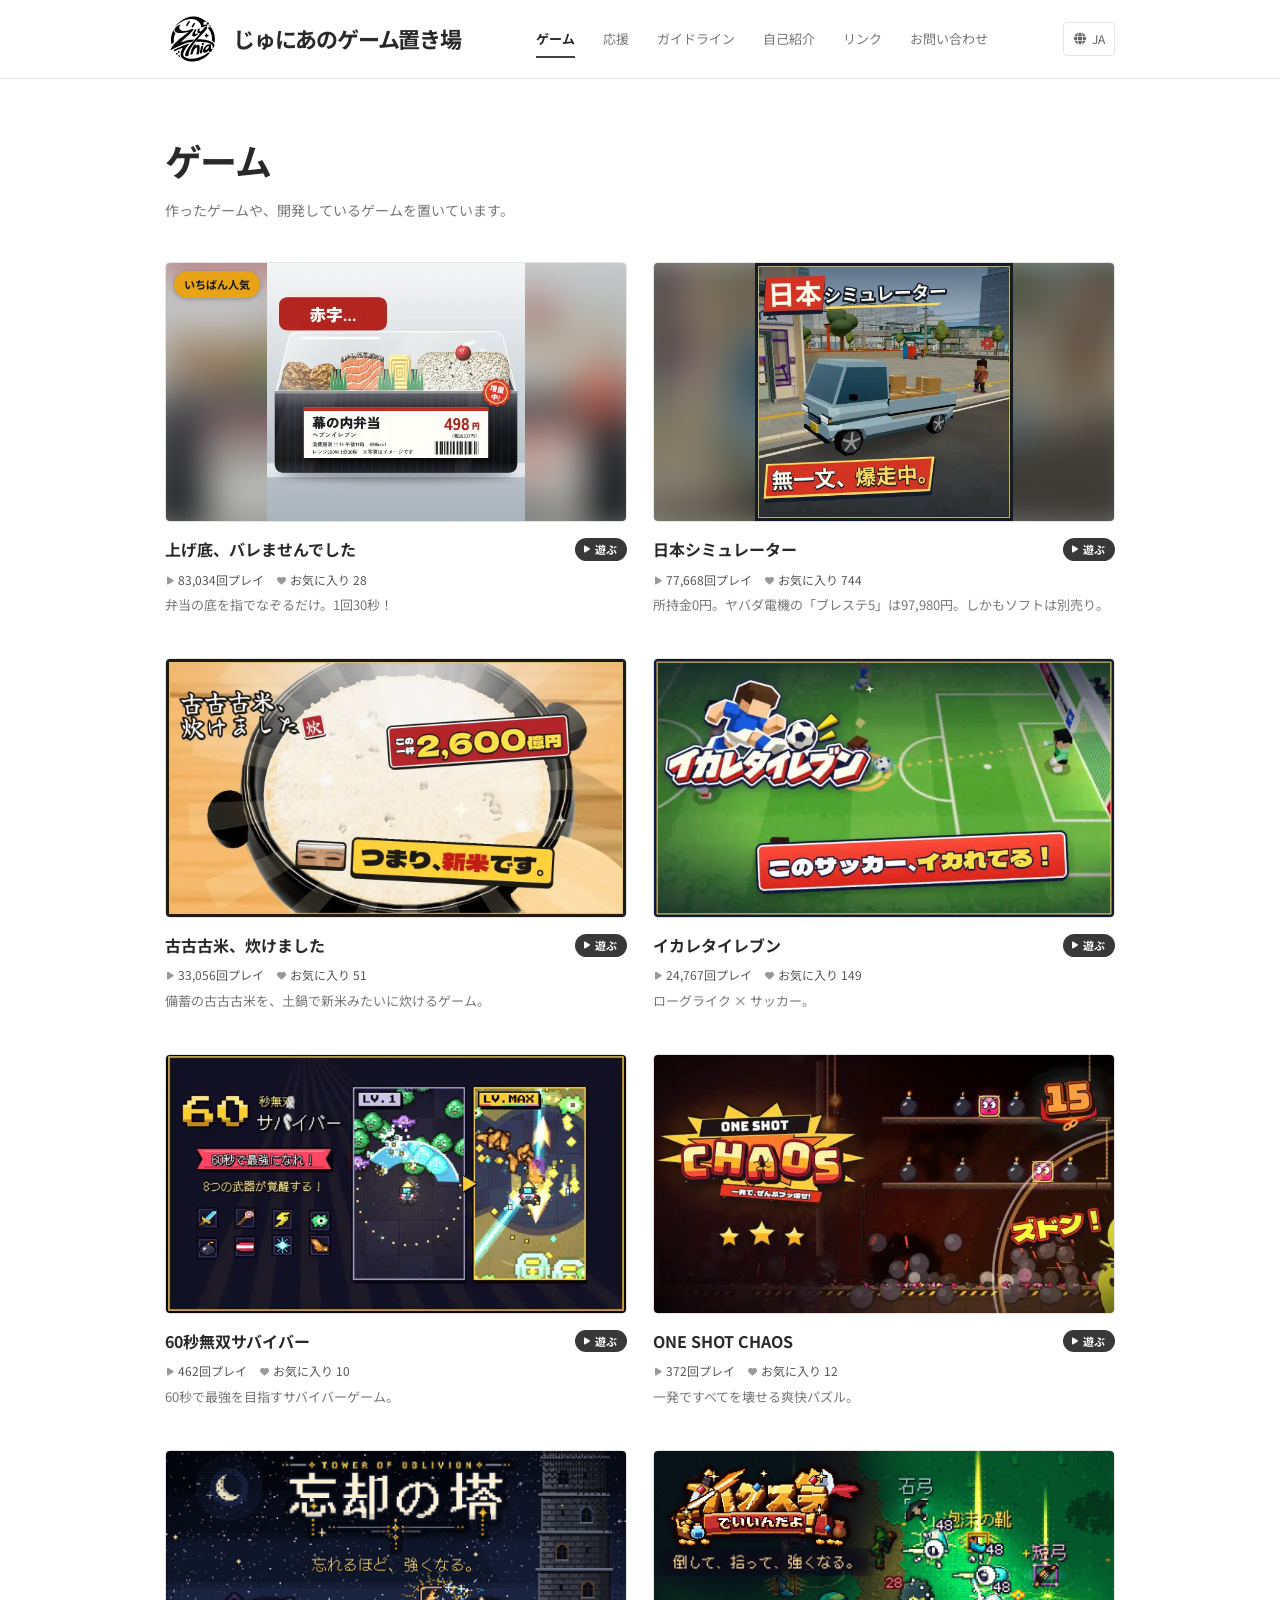
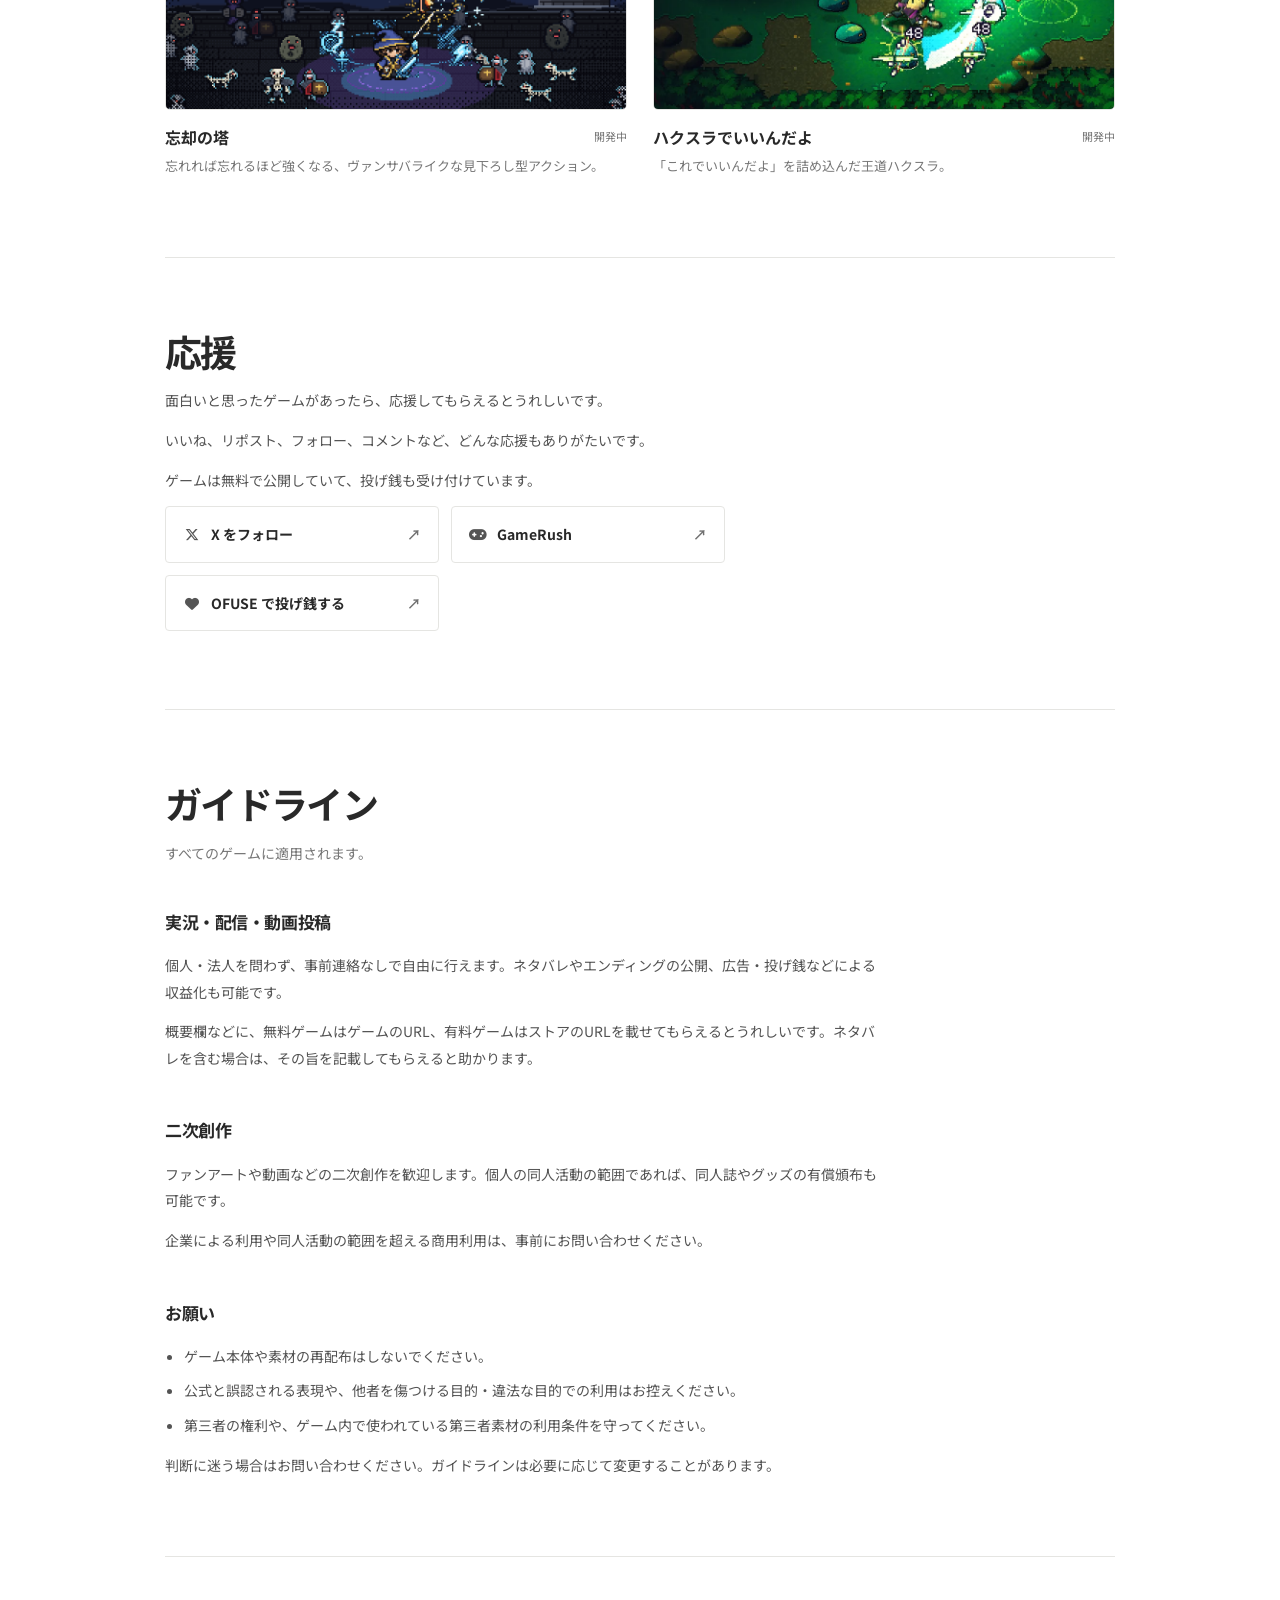
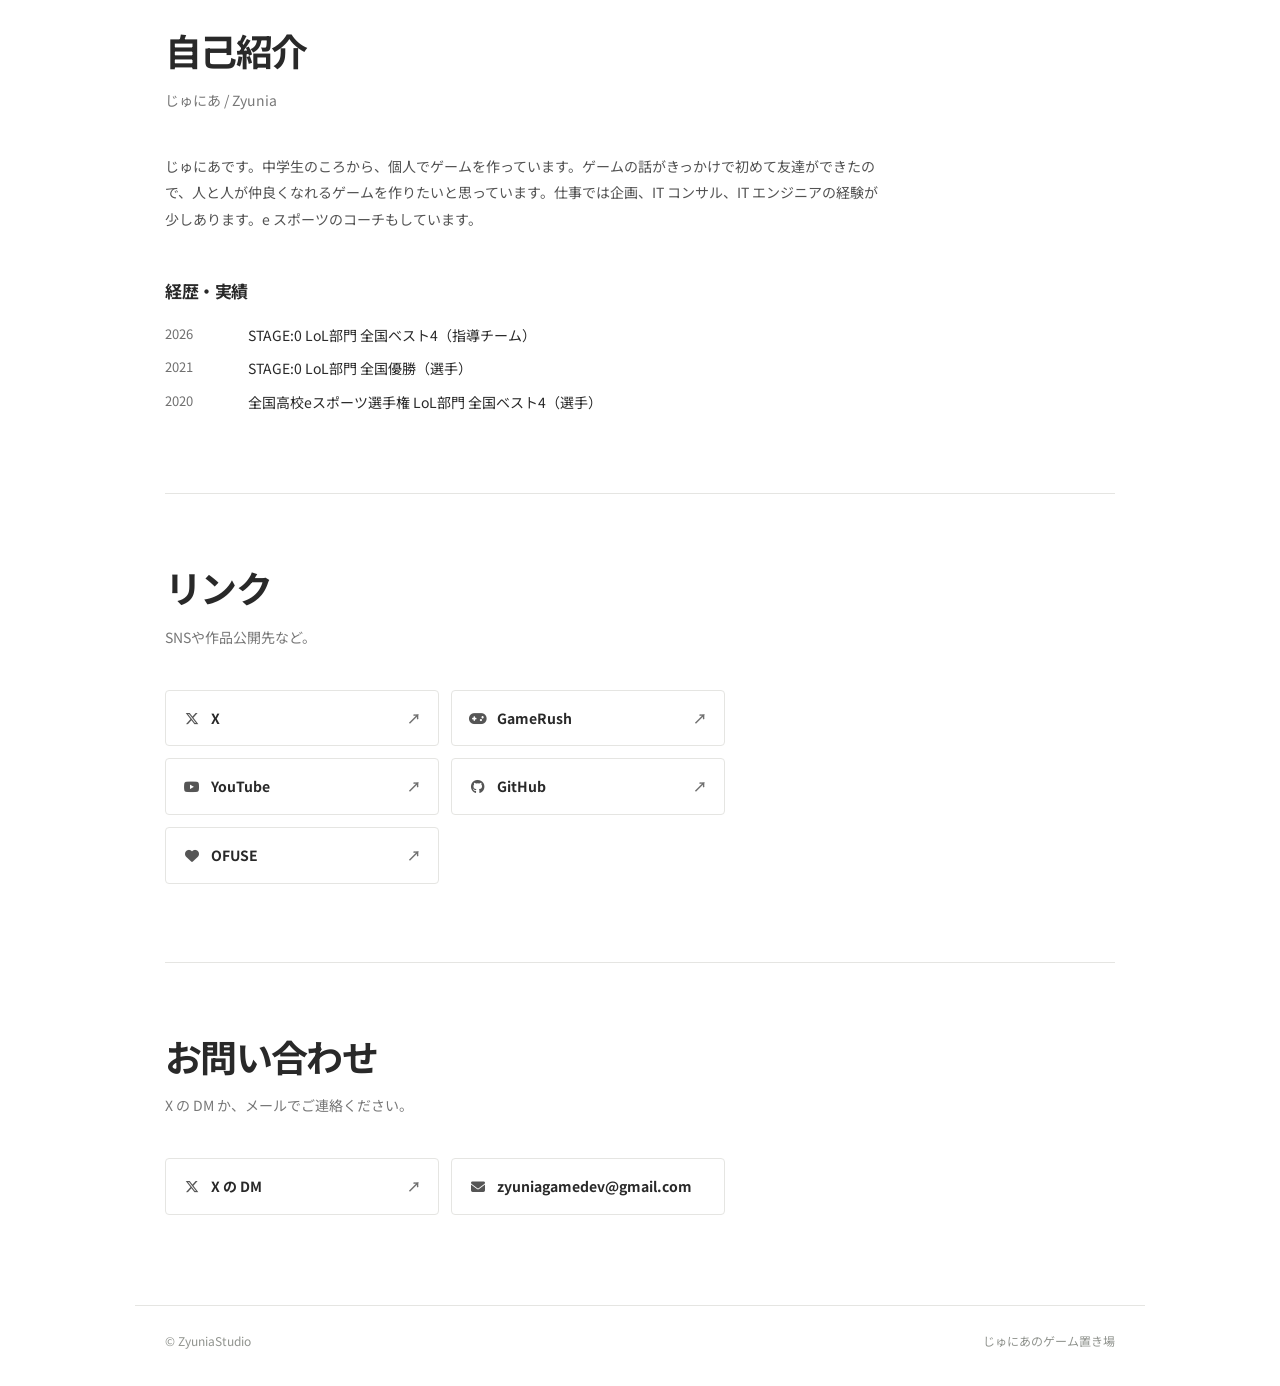
==== index.html @ dab14da0 "Update games and play counts from GameRush" ====
<!doctype html>
<html lang="ja">
<head>
  <meta charset="utf-8">
  <meta name="viewport" content="width=device-width,initial-scale=1">
  <meta name="theme-color" content="#ffffff">
  <title>じゅにあのゲーム置き場</title>
  <meta name="description" content="じゅにあが個人で作っているゲームの置き場です。ブラウザですぐ遊べるゲームと、開発中のゲームを載せています。">
  <link rel="canonical" href="https://zyunia.com/">
  <link rel="alternate" hreflang="ja" href="https://zyunia.com/">
  <link rel="alternate" hreflang="en" href="https://zyunia.com/en/">
  <link rel="alternate" hreflang="zh-Hans" href="https://zyunia.com/zh/">
  <link rel="alternate" hreflang="ko" href="https://zyunia.com/ko/">
  <link rel="alternate" hreflang="x-default" href="https://zyunia.com/">
  <link rel="icon" href="/favicon.ico" sizes="48x48">
  <link rel="apple-touch-icon" href="/apple-touch-icon.png">
  <link rel="preconnect" href="https://fonts.googleapis.com">
  <link rel="preconnect" href="https://fonts.gstatic.com" crossorigin>
  <link rel="stylesheet" href="https://fonts.googleapis.com/css2?family=Noto+Sans+JP:wght@400;700&display=swap">
  <link rel="stylesheet" href="/css/style.css">
  <script>document.documentElement.classList.add('js')</script>
  <script src="/js/main.js" defer></script>
</head>
<body>
  <header class="header" id="header">
    <div class="wrap header-inner">
      <a class="brand" href="#games">
        <img class="brand-logo" src="/img/zyunia-logo.svg" alt="" width="56" height="56">
        <span class="brand-text">じゅにあのゲーム置き場</span>
      </a>
      <nav class="nav" id="nav" aria-label="メインメニュー">
        <a href="#games">ゲーム</a>
        <a href="#support">応援</a>
        <a href="#guidelines">ガイドライン</a>
        <a href="#about">自己紹介</a>
        <a href="#links">リンク</a>
        <a href="#contact">お問い合わせ</a>
        <span class="nav-indicator" id="nav-indicator" aria-hidden="true"></span>
      </nav>
      <details class="lang" id="lang">
        <summary aria-label="言語を選ぶ"><i class="icon icon-globe" aria-hidden="true"></i>JA</summary>
        <div class="lang-menu">
          <a href="/" lang="ja" aria-current="true">日本語</a>
          <a href="/en/" lang="en">English</a>
          <a href="/zh/" lang="zh-Hans">简体中文</a>
          <a href="/ko/" lang="ko">한국어</a>
        </div>
      </details>
    </div>
  </header>

  <main class="wrap main">
    <section id="games" class="page">
      <h1 class="heading reveal">ゲーム</h1>
      <p class="lead reveal">作ったゲームや、開発しているゲームを置いています。</p>
      <div class="grid">
        <a class="game reveal" href="https://gamerush.jp/g/lT32jMu" target="_blank" rel="noopener noreferrer">
          <div class="art art-square"><img class="art-backdrop" src="/img/gamerush-lT32jMu.webp" alt="" aria-hidden="true" width="720" height="720" loading="lazy" decoding="async"><img src="/img/gamerush-lT32jMu.webp" alt="上げ底、バレませんでした" width="720" height="720" fetchpriority="high"><span class="badge">いちばん人気</span></div>
          <div class="title-line"><h3>上げ底、バレませんでした</h3><span class="status play"><i class="icon icon-play" aria-hidden="true"></i>遊ぶ</span></div>
          <p class="stats"><span><i class="icon icon-play" aria-hidden="true"></i>83,034回プレイ</span><span><i class="icon icon-heart" aria-hidden="true"></i>お気に入り 28</span></p>
          <p class="desc">弁当の底を指でなぞるだけ。1回30秒！</p>
        </a>
        <a class="game reveal" href="https://gamerush.jp/g/t0ZRjDe" target="_blank" rel="noopener noreferrer">
          <div class="art art-square"><img class="art-backdrop" src="/img/gamerush-t0ZRjDe.webp" alt="" aria-hidden="true" width="720" height="720" loading="lazy" decoding="async"><img src="/img/gamerush-t0ZRjDe.webp" alt="日本シミュレーター" width="720" height="720"></div>
          <div class="title-line"><h3>日本シミュレーター</h3><span class="status play"><i class="icon icon-play" aria-hidden="true"></i>遊ぶ</span></div>
          <p class="stats"><span><i class="icon icon-play" aria-hidden="true"></i>77,668回プレイ</span><span><i class="icon icon-heart" aria-hidden="true"></i>お気に入り 744</span></p>
          <p class="desc">所持金0円。ヤバダ電機の「ブレステ5」は97,980円。しかもソフトは別売り。</p>
        </a>
        <a class="game reveal" href="https://gamerush.jp/g/4zoyW6a" target="_blank" rel="noopener noreferrer">
          <div class="art"><img src="/img/kokokomai.webp" alt="古古古米、炊けました" width="1280" height="720" loading="lazy" decoding="async"></div>
          <div class="title-line"><h3>古古古米、炊けました</h3><span class="status play"><i class="icon icon-play" aria-hidden="true"></i>遊ぶ</span></div>
          <p class="stats"><span><i class="icon icon-play" aria-hidden="true"></i>33,056回プレイ</span><span><i class="icon icon-heart" aria-hidden="true"></i>お気に入り 51</span></p>
          <p class="desc">備蓄の古古古米を、土鍋で新米みたいに炊けるゲーム。</p>
        </a>
        <a class="game reveal" href="https://gamerush.jp/g/yJ9JFMc" target="_blank" rel="noopener noreferrer">
          <div class="art"><img src="/img/ikareta.webp" alt="イカレタイレブン" width="720" height="405" loading="lazy" decoding="async"></div>
          <div class="title-line"><h3>イカレタイレブン</h3><span class="status play"><i class="icon icon-play" aria-hidden="true"></i>遊ぶ</span></div>
          <p class="stats"><span><i class="icon icon-play" aria-hidden="true"></i>24,767回プレイ</span><span><i class="icon icon-heart" aria-hidden="true"></i>お気に入り 149</span></p>
          <p class="desc">ローグライク × サッカー。</p>
        </a>
        <a class="game reveal" href="https://gamerush.jp/g/GZwhcbc" target="_blank" rel="noopener noreferrer">
          <div class="art"><img src="/img/60-survivor.webp" alt="60秒無双サバイバー" width="720" height="405" loading="lazy" decoding="async"></div>
          <div class="title-line"><h3>60秒無双サバイバー</h3><span class="status play"><i class="icon icon-play" aria-hidden="true"></i>遊ぶ</span></div>
          <p class="stats"><span><i class="icon icon-play" aria-hidden="true"></i>462回プレイ</span><span><i class="icon icon-heart" aria-hidden="true"></i>お気に入り 10</span></p>
          <p class="desc">60秒で最強を目指すサバイバーゲーム。</p>
        </a>
        <a class="game reveal" href="https://gamerush.jp/g/gGlyAV8" target="_blank" rel="noopener noreferrer">
          <div class="art"><img src="/img/one-shot-chaos.webp" alt="ONE SHOT CHAOS" width="720" height="405" loading="lazy" decoding="async"></div>
          <div class="title-line"><h3>ONE SHOT CHAOS</h3><span class="status play"><i class="icon icon-play" aria-hidden="true"></i>遊ぶ</span></div>
          <p class="stats"><span><i class="icon icon-play" aria-hidden="true"></i>372回プレイ</span><span><i class="icon icon-heart" aria-hidden="true"></i>お気に入り 12</span></p>
          <p class="desc">一発ですべてを壊せる爽快パズル。</p>
        </a>
        <div class="game reveal">
          <div class="art"><img src="/img/tower.webp" alt="忘却の塔" width="960" height="540" loading="lazy" decoding="async"></div>
          <div class="title-line"><h3>忘却の塔</h3><span class="status">開発中</span></div>
          <p class="desc">忘れれば忘れるほど強くなる、ヴァンサバライクな見下ろし型アクション。</p>
        </div>
        <div class="game reveal">
          <div class="art"><img src="/img/hakusura.webp" alt="ハクスラでいいんだよ" width="960" height="540" loading="lazy" decoding="async"></div>
          <div class="title-line"><h3>ハクスラでいいんだよ</h3><span class="status">開発中</span></div>
          <p class="desc">「これでいいんだよ」を詰め込んだ王道ハクスラ。</p>
        </div>
      </div>
    </section>

    <section id="support" class="page">
      <h2 class="heading reveal">応援</h2>
      <div class="content reveal">
        <p>面白いと思ったゲームがあったら、応援してもらえるとうれしいです。</p>
        <p>いいね、リポスト、フォロー、コメントなど、どんな応援もありがたいです。</p>
        <p>ゲームは無料で公開していて、投げ銭も受け付けています。</p>
        <div class="links">
          <a href="https://x.com/zyunizyunia" target="_blank" rel="noopener noreferrer"><span class="link-label"><i class="icon icon-x" aria-hidden="true"></i>X をフォロー</span><span class="arrow">↗</span></a>
          <a href="https://gamerush.jp/u/zyunizyunia" target="_blank" rel="noopener noreferrer"><span class="link-label"><i class="icon icon-gamepad" aria-hidden="true"></i>GameRush</span><span class="arrow">↗</span></a>
          <a href="https://ofuse.me/zyuniazyunia" target="_blank" rel="noopener noreferrer"><span class="link-label"><i class="icon icon-heart" aria-hidden="true"></i>OFUSE で投げ銭する</span><span class="arrow">↗</span></a>
        </div>
      </div>
    </section>

    <section id="guidelines" class="page">
      <h2 class="heading reveal">ガイドライン</h2>
      <p class="lead reveal">すべてのゲームに適用されます。</p>
      <div class="content">
        <div class="section reveal">
          <h3>実況・配信・動画投稿</h3>
          <p>個人・法人を問わず、事前連絡なしで自由に行えます。ネタバレやエンディングの公開、広告・投げ銭などによる収益化も可能です。</p>
          <p>概要欄などに、無料ゲームはゲームのURL、有料ゲームはストアのURLを載せてもらえるとうれしいです。ネタバレを含む場合は、その旨を記載してもらえると助かります。</p>
        </div>
        <div class="section reveal">
          <h3>二次創作</h3>
          <p>ファンアートや動画などの二次創作を歓迎します。個人の同人活動の範囲であれば、同人誌やグッズの有償頒布も可能です。</p>
          <p>企業による利用や同人活動の範囲を超える商用利用は、事前にお問い合わせください。</p>
        </div>
        <div class="section reveal">
          <h3>お願い</h3>
          <ul class="rules">
            <li>ゲーム本体や素材の再配布はしないでください。</li>
            <li>公式と誤認される表現や、他者を傷つける目的・違法な目的での利用はお控えください。</li>
            <li>第三者の権利や、ゲーム内で使われている第三者素材の利用条件を守ってください。</li>
          </ul>
          <p>判断に迷う場合はお問い合わせください。ガイドラインは必要に応じて変更することがあります。</p>
        </div>
      </div>
    </section>

    <section id="about" class="page">
      <h2 class="heading reveal">自己紹介</h2>
      <p class="lead reveal">じゅにあ / Zyunia</p>
      <div class="content">
        <div class="section reveal">
          <p>じゅにあです。中学生のころから、個人でゲームを作っています。ゲームの話がきっかけで初めて友達ができたので、人と人が仲良くなれるゲームを作りたいと思っています。仕事では企画、IT コンサル、IT エンジニアの経験が少しあります。e スポーツのコーチもしています。</p>
        </div>
        <div class="section reveal">
          <h3>経歴・実績</h3>
          <dl class="history">
            <dt>2026</dt><dd>STAGE:0 LoL部門 全国ベスト4（指導チーム）</dd>
            <dt>2021</dt><dd>STAGE:0 LoL部門 全国優勝（選手）</dd>
            <dt>2020</dt><dd>全国高校eスポーツ選手権 LoL部門 全国ベスト4（選手）</dd>
          </dl>
        </div>
      </div>
    </section>

    <section id="links" class="page">
      <h2 class="heading reveal">リンク</h2>
      <p class="lead reveal">SNSや作品公開先など。</p>
      <div class="links reveal">
        <a href="https://x.com/zyunizyunia" target="_blank" rel="noopener noreferrer"><span class="link-label"><i class="icon icon-x" aria-hidden="true"></i>X</span><span class="arrow">↗</span></a>
        <a href="https://gamerush.jp/u/zyunizyunia" target="_blank" rel="noopener noreferrer"><span class="link-label"><i class="icon icon-gamepad" aria-hidden="true"></i>GameRush</span><span class="arrow">↗</span></a>
        <a href="https://www.youtube.com/@zyunizyunia" target="_blank" rel="noopener noreferrer"><span class="link-label"><i class="icon icon-youtube" aria-hidden="true"></i>YouTube</span><span class="arrow">↗</span></a>
        <a href="https://github.com/zyunia428" target="_blank" rel="noopener noreferrer"><span class="link-label"><i class="icon icon-github" aria-hidden="true"></i>GitHub</span><span class="arrow">↗</span></a>
        <a href="https://ofuse.me/zyuniazyunia" target="_blank" rel="noopener noreferrer"><span class="link-label"><i class="icon icon-heart" aria-hidden="true"></i>OFUSE</span><span class="arrow">↗</span></a>
      </div>
    </section>

    <section id="contact" class="page">
      <h2 class="heading reveal">お問い合わせ</h2>
      <p class="lead reveal">X の DM か、メールでご連絡ください。</p>
      <div class="links reveal">
        <a href="https://x.com/zyunizyunia" target="_blank" rel="noopener noreferrer"><span class="link-label"><i class="icon icon-x" aria-hidden="true"></i>X の DM</span><span class="arrow">↗</span></a>
        <a href="mailto:zyuniagamedev@gmail.com"><span class="link-label"><i class="icon icon-mail" aria-hidden="true"></i>zyuniagamedev@gmail.com</span></a>
      </div>
    </section>
  </main>

  <footer class="wrap footer">
    <span>© ZyuniaStudio</span>
    <span>じゅにあのゲーム置き場</span>
  </footer>
</body>
</html>
---- css/style.css ----
/* Icon font: subset of Font Awesome Free 6.5.2 (fontawesome.com, SIL OFL 1.1) */
@font-face { font-family: "Icons Solid"; src: url("../fonts/icons-solid.woff2?v=2") format("woff2"); font-display: block; }
@font-face { font-family: "Icons Brands"; src: url("../fonts/icons-brands.woff2") format("woff2"); font-display: block; }

:root {
  --bg: #fff;
  --ink: #292929;
  --muted: #707070;
  --body: #535353;
  --line: #e5e5e2;
  --accent: #383838;
  --max: 1010px;
  --header-h: 76px;
  --ease: cubic-bezier(.22, .61, .36, 1);
}

*, *::before, *::after { box-sizing: border-box; }

html {
  scroll-behavior: smooth;
  scroll-padding-top: calc(var(--header-h) + 28px);
}

body {
  margin: 0;
  background: var(--bg);
  color: var(--ink);
  font: 14px/1.9 "Noto Sans JP", "Hiragino Kaku Gothic ProN", "Yu Gothic", Meiryo, sans-serif;
  -webkit-font-smoothing: antialiased;
}
:root[lang="zh-Hans"] body { font-family: "Noto Sans SC", "PingFang SC", "Microsoft YaHei", sans-serif; }
:root[lang="ko"] body { font-family: "Noto Sans KR", "Apple SD Gothic Neo", "Malgun Gothic", sans-serif; }

a { color: inherit; text-decoration: none; }
p { margin: 0 0 13px; }
:focus-visible { outline: 2px solid #555; outline-offset: 4px; }

.wrap { max-width: var(--max); margin-inline: auto; padding-inline: 30px; }

/* Icons */
.icon { font-style: normal; font-weight: 400; line-height: 1; display: inline-block; width: 1.25em; text-align: center; }
.icon::before { font-family: "Icons Solid"; font-weight: 900; }
.icon-gamepad::before { content: "\f11b"; }
.icon-heart::before { content: "\f004"; }
.icon-play::before { content: "\f04b"; }
.icon-mail::before { content: "\f0e0"; }
.icon-globe::before { content: "\f0ac"; }
.icon-x::before, .icon-youtube::before, .icon-github::before { font-family: "Icons Brands"; font-weight: 400; }
.icon-x::before { content: "\e61b"; }
.icon-youtube::before { content: "\f167"; }
.icon-github::before { content: "\f09b"; }

/* Header */
.header {
  position: sticky;
  top: 0;
  z-index: 20;
  background: rgba(255, 255, 255, .96);
  border-bottom: 1px solid var(--line);
  transition: box-shadow .25s ease;
}
.header.is-scrolled { box-shadow: 0 6px 20px rgba(0, 0, 0, .06); }
.header-inner { display: flex; align-items: center; justify-content: space-between; gap: 24px; min-height: var(--header-h); }

.brand { display: flex; align-items: center; gap: 12px; white-space: nowrap; }
.brand-logo { display: block; width: 56px; height: 56px; transition: transform .35s var(--ease); }
.brand:hover .brand-logo { transform: rotate(-8deg) scale(1.05); }
.brand-text { font-size: 22px; font-weight: 700; letter-spacing: -.055em; }

.nav { position: relative; display: flex; gap: 28px; }
.nav a { padding: 12px 0; color: #777; font-size: 13px; transition: color .2s ease; }
.nav a:hover, .nav a.active { color: var(--ink); }
.nav a.active { font-weight: 700; }
.nav-indicator {
  position: absolute;
  left: 0;
  bottom: 5px;
  width: 1px;
  height: 2px;
  background: #424242;
  opacity: 0;
  transform-origin: left;
  transition: transform .3s var(--ease), opacity .2s ease;
}

/* Language menu */
.lang { position: relative; flex-shrink: 0; }
.lang summary { display: flex; align-items: center; gap: 4px; padding: 5px 9px; border: 1px solid var(--line); border-radius: 4px; color: #666; font-size: 12px; white-space: nowrap; cursor: pointer; list-style: none; transition: border-color .2s ease, color .2s ease; }
.lang summary::-webkit-details-marker { display: none; }
.lang summary:hover, .lang[open] summary { border-color: #999; color: var(--ink); }
.lang-menu { position: absolute; right: 0; top: calc(100% + 6px); display: grid; min-width: 130px; padding: 5px; background: #fff; border: 1px solid var(--line); border-radius: 5px; box-shadow: 0 8px 22px rgba(0, 0, 0, .12); animation: lang-open .16s var(--ease); }
.lang-menu a { padding: 5px 10px; border-radius: 3px; font-size: 13px; }
.lang-menu a:hover { background: #f4f4f4; }
.lang-menu a[aria-current] { font-weight: 700; }
@keyframes lang-open { from { opacity: 0; transform: translateY(-4px); } }

/* Layout */
.main { padding-block: 56px 90px; }
.page + .page { margin-top: 78px; padding-top: 68px; border-top: 1px solid var(--line); }
.heading { margin: 0 0 10px; font-size: 37px; font-weight: 700; line-height: 1.4; letter-spacing: -.045em; }
.lead { margin: 0 0 39px; color: #777; }
.content { max-width: 720px; }
.content > p, .section p, .rules { color: var(--body); }
.section { margin-bottom: 43px; }
.section:last-child { margin-bottom: 0; }
.section h3 { margin: 0 0 14px; font-size: 17px; letter-spacing: -.025em; }

/* Games */
.grid { display: grid; grid-template-columns: repeat(2, minmax(0, 1fr)); gap: 40px 26px; }
.game { display: block; min-width: 0; }
.art { aspect-ratio: 16 / 9; overflow: hidden; background: #f0f0ee; border: 1px solid var(--line); border-radius: 5px; transition: border-color .25s ease, box-shadow .25s ease; }
.art img { display: block; width: 100%; height: 100%; object-fit: cover; transition: transform .45s var(--ease); }
.art-square { position: relative; }
.art-square img { position: relative; object-fit: contain; }
.art-square .art-backdrop { position: absolute; inset: 0; object-fit: cover; filter: blur(18px) brightness(.85); transform: scale(1.15); }
a.game:hover .art-square .art-backdrop { transform: scale(1.15); }
a.game:hover .art { border-color: #999; box-shadow: 0 8px 22px rgba(0, 0, 0, .14); }
a.game:hover .art img { transform: scale(1.035); }
a.game:hover h3 { text-decoration: underline; text-underline-offset: 3px; }

.title-line { display: flex; justify-content: space-between; align-items: center; gap: 12px; margin-top: 12px; }
.game h3 { margin: 0; font-size: 16px; font-weight: 700; }
.status { color: #777; font-size: 11px; white-space: nowrap; }
.status.play { display: inline-flex; align-items: center; gap: 3px; padding: 1px 10px 1px 7px; border-radius: 99px; background: var(--accent); color: #fff; font-weight: 700; transition: background .2s ease; }
.status.play .icon { font-size: 8px; transition: transform .25s var(--ease); }
a.game:hover .status.play { background: #000; }
a.game:hover .status.play .icon { transform: translateX(2px); }
.desc { margin: 2px 0 0; color: #777; font-size: 13px; }
.art { position: relative; }
.badge { position: absolute; top: 8px; left: 8px; z-index: 1; padding: 3px 10px; border-radius: 99px; background: #e8a317; color: #1a1a1a; font-size: 11px; font-weight: 700; box-shadow: 0 1px 4px rgba(0, 0, 0, .25); }
.stats { display: flex; flex-wrap: wrap; gap: 4px 12px; margin: 4px 0 0; color: #555; font-size: 12px; font-variant-numeric: tabular-nums; }
.stats span { display: inline-flex; align-items: center; gap: 2px; }
.stats .icon { font-size: 9px; color: #999; }

/* Lists */
.rules { padding-left: 19px; margin: 0 0 13px; }
.rules li { margin: 8px 0; }
.history { display: grid; grid-template-columns: 68px 1fr; gap: 7px 15px; margin: 14px 0; }
.history dt { color: var(--muted); font-size: 13px; }
.history dd { margin: 0; }

/* Link buttons */
.links { display: grid; grid-template-columns: 1fr 1fr; gap: 12px; max-width: 560px; }
.links a { display: flex; justify-content: space-between; align-items: center; gap: 8px; min-width: 0; padding: 14px 17px; background: #fff; border: 1px solid var(--line); border-radius: 4px; font-weight: 700; transition: background .2s ease, border-color .2s ease, transform .2s var(--ease); }
.links a:hover { background: #f7f7f7; border-color: #bbb; transform: translateY(-1px); }
.link-label { display: inline-flex; align-items: center; gap: 10px; min-width: 0; overflow-wrap: anywhere; }
.link-label .icon { color: #555; }
.arrow { color: var(--muted); transition: transform .2s var(--ease); }
.links a:hover .arrow { transform: translate(2px, -2px); }

/* Footer */
.footer { display: flex; justify-content: space-between; padding-block: 24px 35px; border-top: 1px solid var(--line); color: #91948f; font-size: 12px; }

/* Scroll reveal: only hidden when JS is running */
.js .reveal { opacity: 0; transform: translateY(14px); transition: opacity .55s var(--ease) var(--delay, 0s), transform .55s var(--ease) var(--delay, 0s); }
.js .reveal.is-visible { opacity: 1; transform: none; }

@media (max-width: 980px) {
  .header-inner { display: block; position: relative; padding-top: 12px; }
  .brand-logo { width: 46px; height: 46px; }
  .brand-text { font-size: 20px; }
  .nav { gap: 22px; overflow-x: auto; padding-bottom: 2px; scrollbar-width: none; }
  .nav::-webkit-scrollbar { display: none; }
  .nav a { flex-shrink: 0; font-size: 12px; }
  .nav-indicator { bottom: 7px; }
  .lang { position: absolute; top: 19px; right: 30px; }
}

@media (max-width: 730px) {
  .wrap { padding-inline: 20px; }
  .lang { right: 20px; }
  .main { padding-block: 38px 65px; }
  .page + .page { margin-top: 54px; padding-top: 42px; }
  .heading { font-size: 31px; }
  .lead { margin-bottom: 25px; }
  .grid { gap: 28px 13px; }
  .title-line { display: block; }
  .game h3 { font-size: 14px; }
  .links { grid-template-columns: 1fr; }
}

@media (prefers-reduced-motion: reduce) {
  html { scroll-behavior: auto; }
  *, *::before, *::after { transition: none !important; }
  .js .reveal { opacity: 1; transform: none; }
}
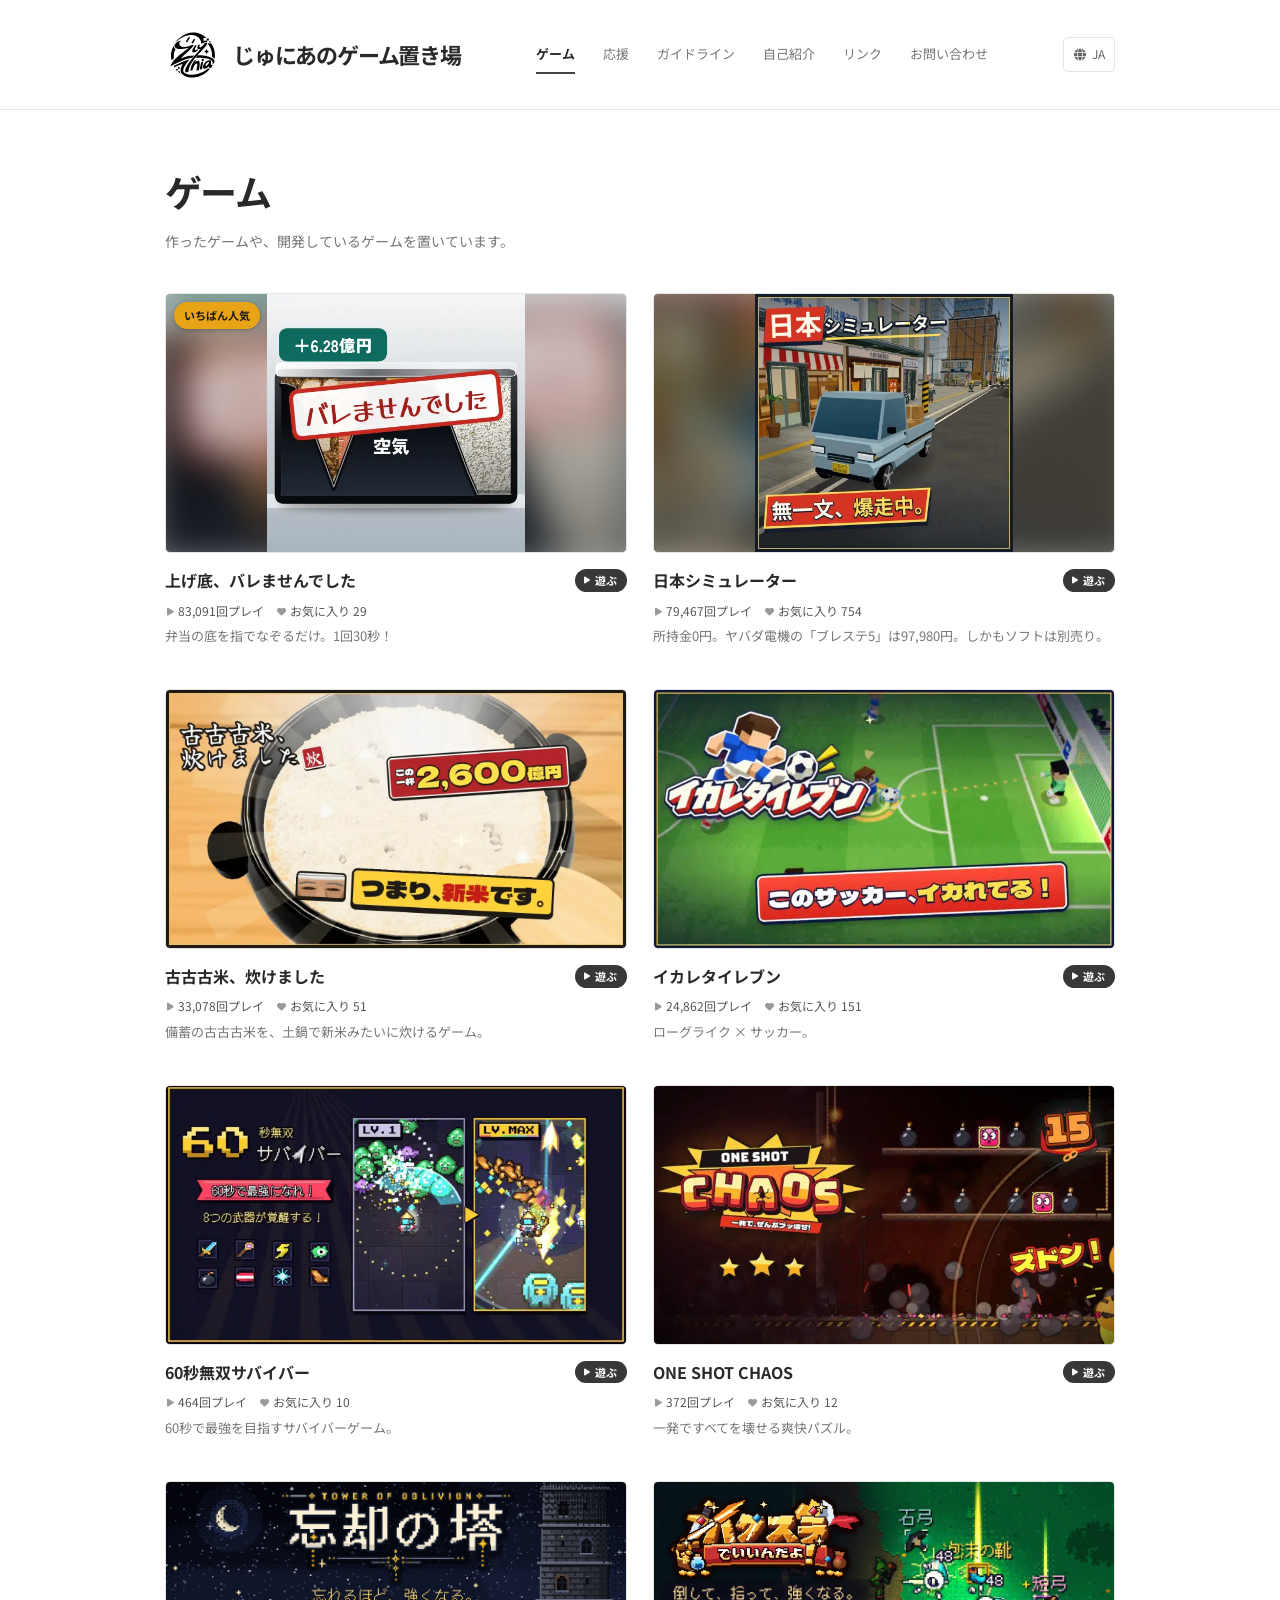
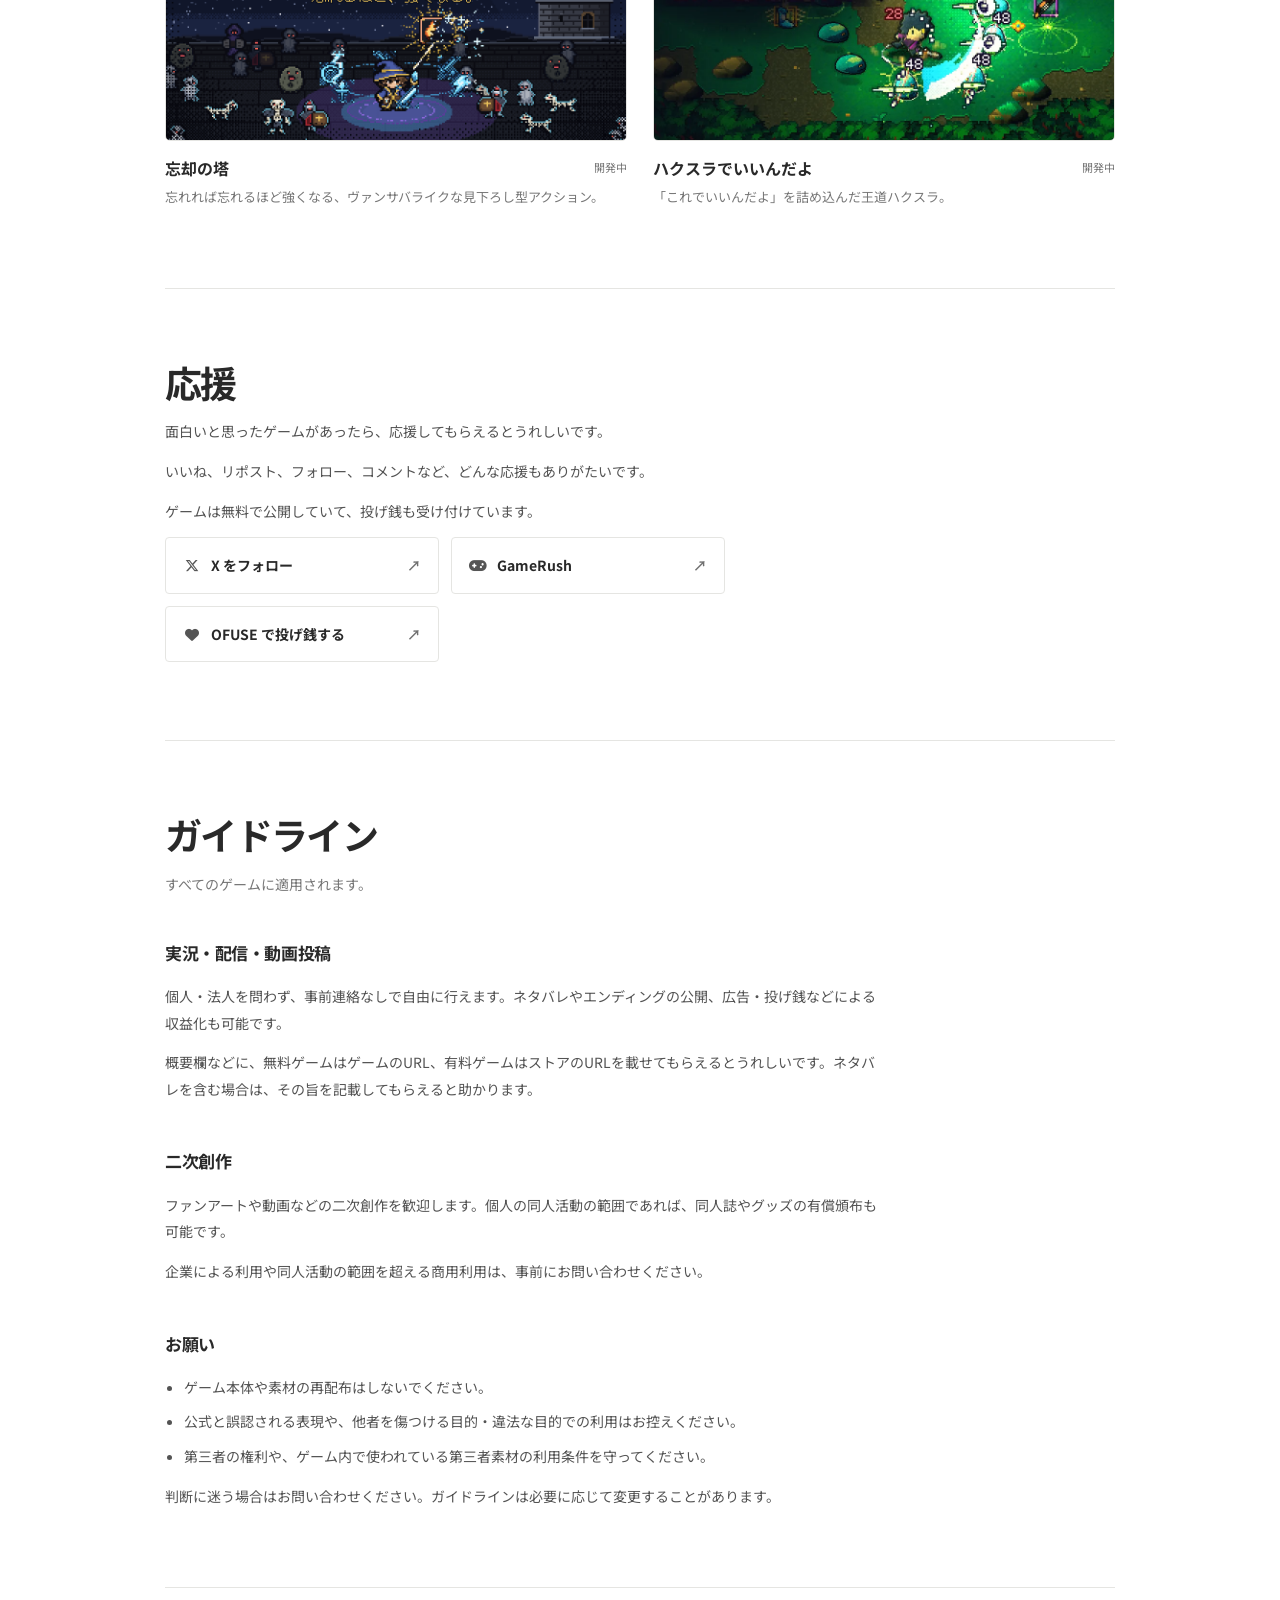
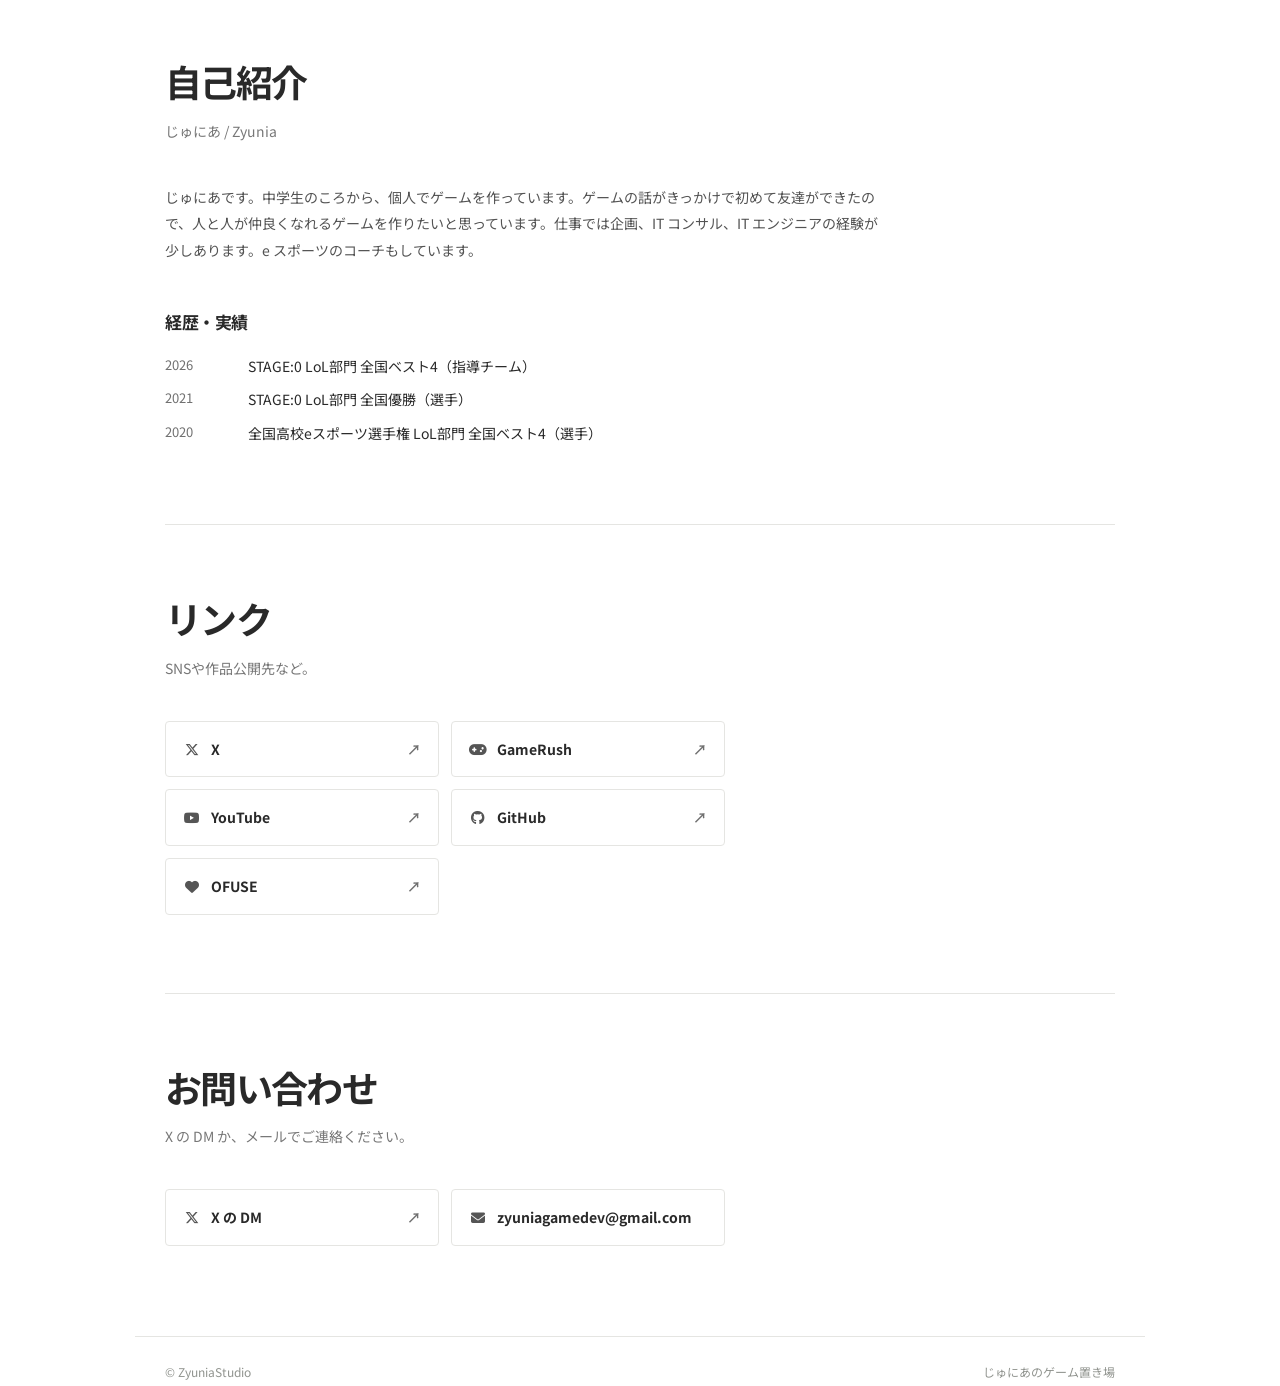
==== commit 9b1a05f9: "Update games and play counts from GameRush" ====
--- a/index.html
+++ b/index.html
@@ -57,31 +57,31 @@
         <a class="game reveal" href="https://gamerush.jp/g/lT32jMu" target="_blank" rel="noopener noreferrer">
           <div class="art art-square"><img class="art-backdrop" src="/img/gamerush-lT32jMu.webp" alt="" aria-hidden="true" width="720" height="720" loading="lazy" decoding="async"><img src="/img/gamerush-lT32jMu.webp" alt="上げ底、バレませんでした" width="720" height="720" fetchpriority="high"><span class="badge">いちばん人気</span></div>
           <div class="title-line"><h3>上げ底、バレませんでした</h3><span class="status play"><i class="icon icon-play" aria-hidden="true"></i>遊ぶ</span></div>
-          <p class="stats"><span><i class="icon icon-play" aria-hidden="true"></i>83,034回プレイ</span><span><i class="icon icon-heart" aria-hidden="true"></i>お気に入り 28</span></p>
+          <p class="stats"><span><i class="icon icon-play" aria-hidden="true"></i>83,091回プレイ</span><span><i class="icon icon-heart" aria-hidden="true"></i>お気に入り 29</span></p>
           <p class="desc">弁当の底を指でなぞるだけ。1回30秒！</p>
         </a>
         <a class="game reveal" href="https://gamerush.jp/g/t0ZRjDe" target="_blank" rel="noopener noreferrer">
           <div class="art art-square"><img class="art-backdrop" src="/img/gamerush-t0ZRjDe.webp" alt="" aria-hidden="true" width="720" height="720" loading="lazy" decoding="async"><img src="/img/gamerush-t0ZRjDe.webp" alt="日本シミュレーター" width="720" height="720"></div>
           <div class="title-line"><h3>日本シミュレーター</h3><span class="status play"><i class="icon icon-play" aria-hidden="true"></i>遊ぶ</span></div>
-          <p class="stats"><span><i class="icon icon-play" aria-hidden="true"></i>77,668回プレイ</span><span><i class="icon icon-heart" aria-hidden="true"></i>お気に入り 744</span></p>
+          <p class="stats"><span><i class="icon icon-play" aria-hidden="true"></i>79,467回プレイ</span><span><i class="icon icon-heart" aria-hidden="true"></i>お気に入り 754</span></p>
           <p class="desc">所持金0円。ヤバダ電機の「ブレステ5」は97,980円。しかもソフトは別売り。</p>
         </a>
         <a class="game reveal" href="https://gamerush.jp/g/4zoyW6a" target="_blank" rel="noopener noreferrer">
           <div class="art"><img src="/img/kokokomai.webp" alt="古古古米、炊けました" width="1280" height="720" loading="lazy" decoding="async"></div>
           <div class="title-line"><h3>古古古米、炊けました</h3><span class="status play"><i class="icon icon-play" aria-hidden="true"></i>遊ぶ</span></div>
-          <p class="stats"><span><i class="icon icon-play" aria-hidden="true"></i>33,056回プレイ</span><span><i class="icon icon-heart" aria-hidden="true"></i>お気に入り 51</span></p>
+          <p class="stats"><span><i class="icon icon-play" aria-hidden="true"></i>33,078回プレイ</span><span><i class="icon icon-heart" aria-hidden="true"></i>お気に入り 51</span></p>
           <p class="desc">備蓄の古古古米を、土鍋で新米みたいに炊けるゲーム。</p>
         </a>
         <a class="game reveal" href="https://gamerush.jp/g/yJ9JFMc" target="_blank" rel="noopener noreferrer">
           <div class="art"><img src="/img/ikareta.webp" alt="イカレタイレブン" width="720" height="405" loading="lazy" decoding="async"></div>
           <div class="title-line"><h3>イカレタイレブン</h3><span class="status play"><i class="icon icon-play" aria-hidden="true"></i>遊ぶ</span></div>
-          <p class="stats"><span><i class="icon icon-play" aria-hidden="true"></i>24,767回プレイ</span><span><i class="icon icon-heart" aria-hidden="true"></i>お気に入り 149</span></p>
+          <p class="stats"><span><i class="icon icon-play" aria-hidden="true"></i>24,862回プレイ</span><span><i class="icon icon-heart" aria-hidden="true"></i>お気に入り 151</span></p>
           <p class="desc">ローグライク × サッカー。</p>
         </a>
         <a class="game reveal" href="https://gamerush.jp/g/GZwhcbc" target="_blank" rel="noopener noreferrer">
           <div class="art"><img src="/img/60-survivor.webp" alt="60秒無双サバイバー" width="720" height="405" loading="lazy" decoding="async"></div>
           <div class="title-line"><h3>60秒無双サバイバー</h3><span class="status play"><i class="icon icon-play" aria-hidden="true"></i>遊ぶ</span></div>
-          <p class="stats"><span><i class="icon icon-play" aria-hidden="true"></i>462回プレイ</span><span><i class="icon icon-heart" aria-hidden="true"></i>お気に入り 10</span></p>
+          <p class="stats"><span><i class="icon icon-play" aria-hidden="true"></i>464回プレイ</span><span><i class="icon icon-heart" aria-hidden="true"></i>お気に入り 10</span></p>
           <p class="desc">60秒で最強を目指すサバイバーゲーム。</p>
         </a>
         <a class="game reveal" href="https://gamerush.jp/g/gGlyAV8" target="_blank" rel="noopener noreferrer">
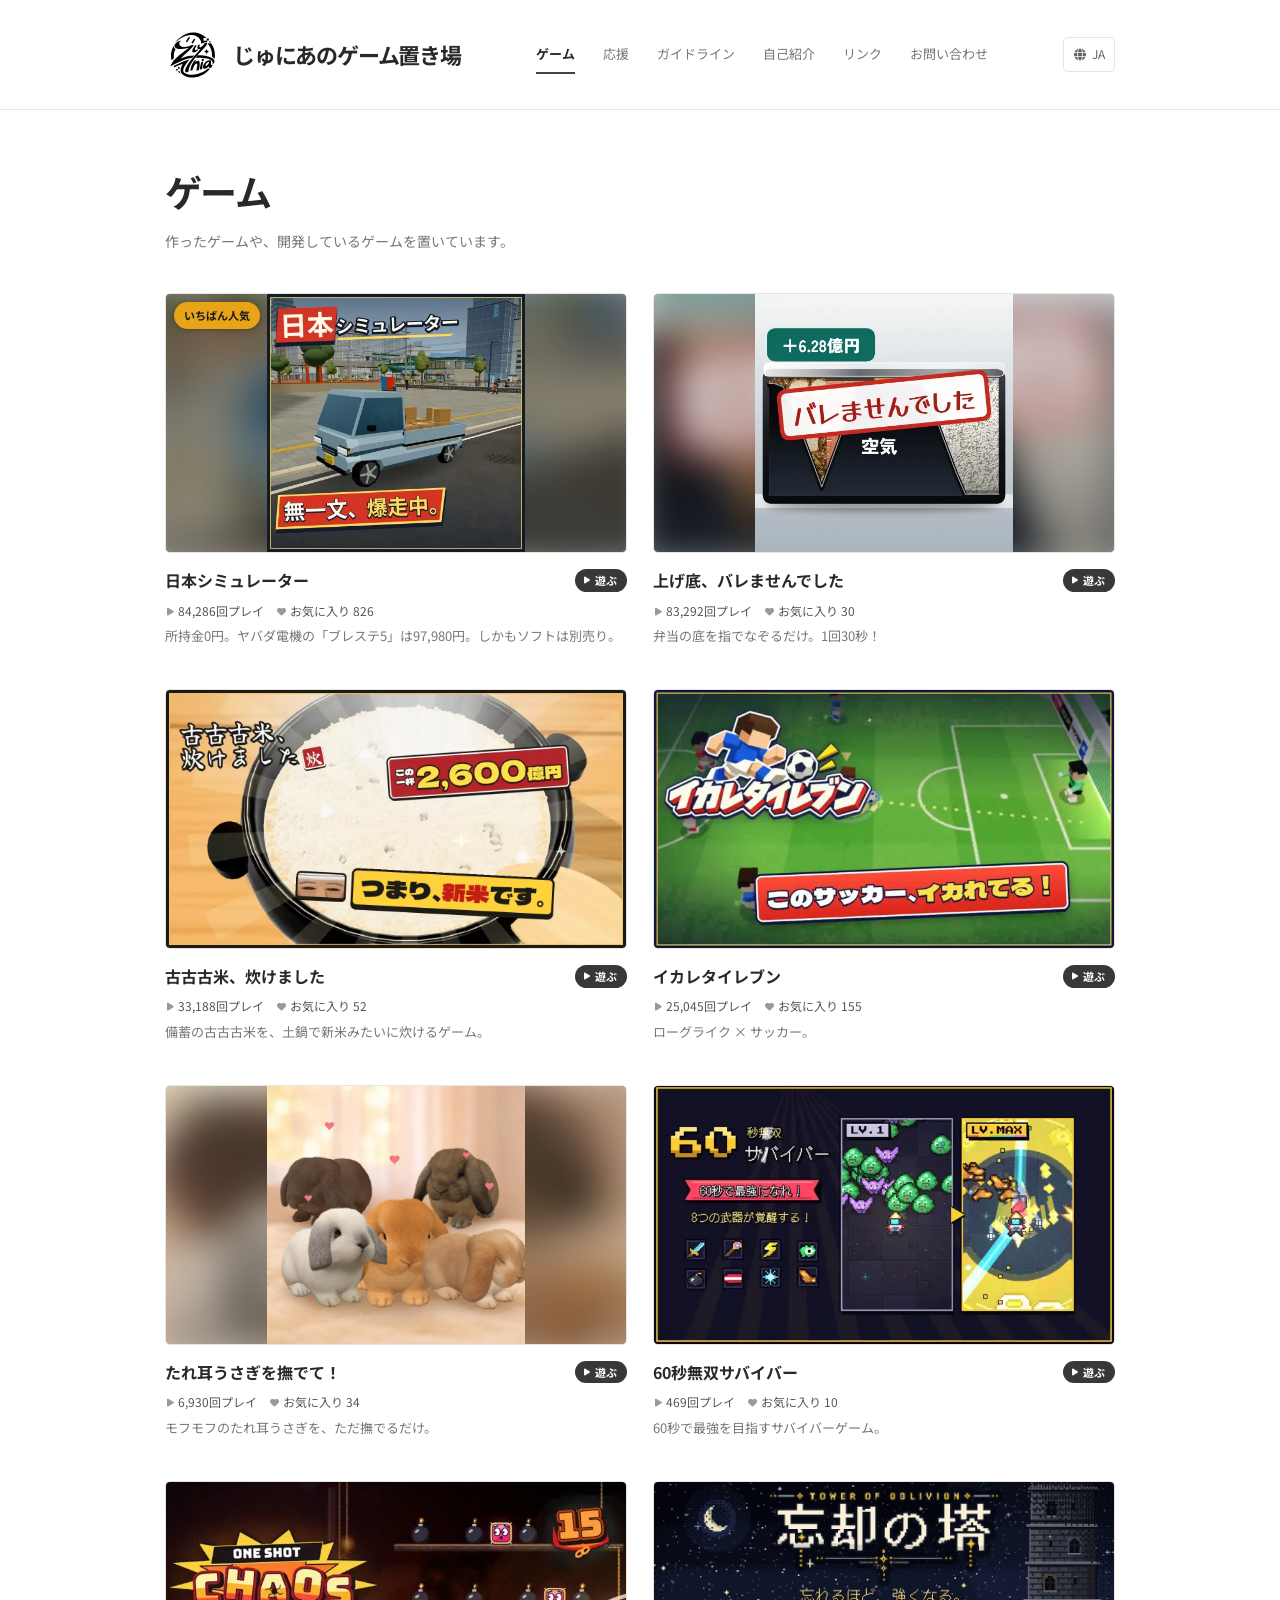
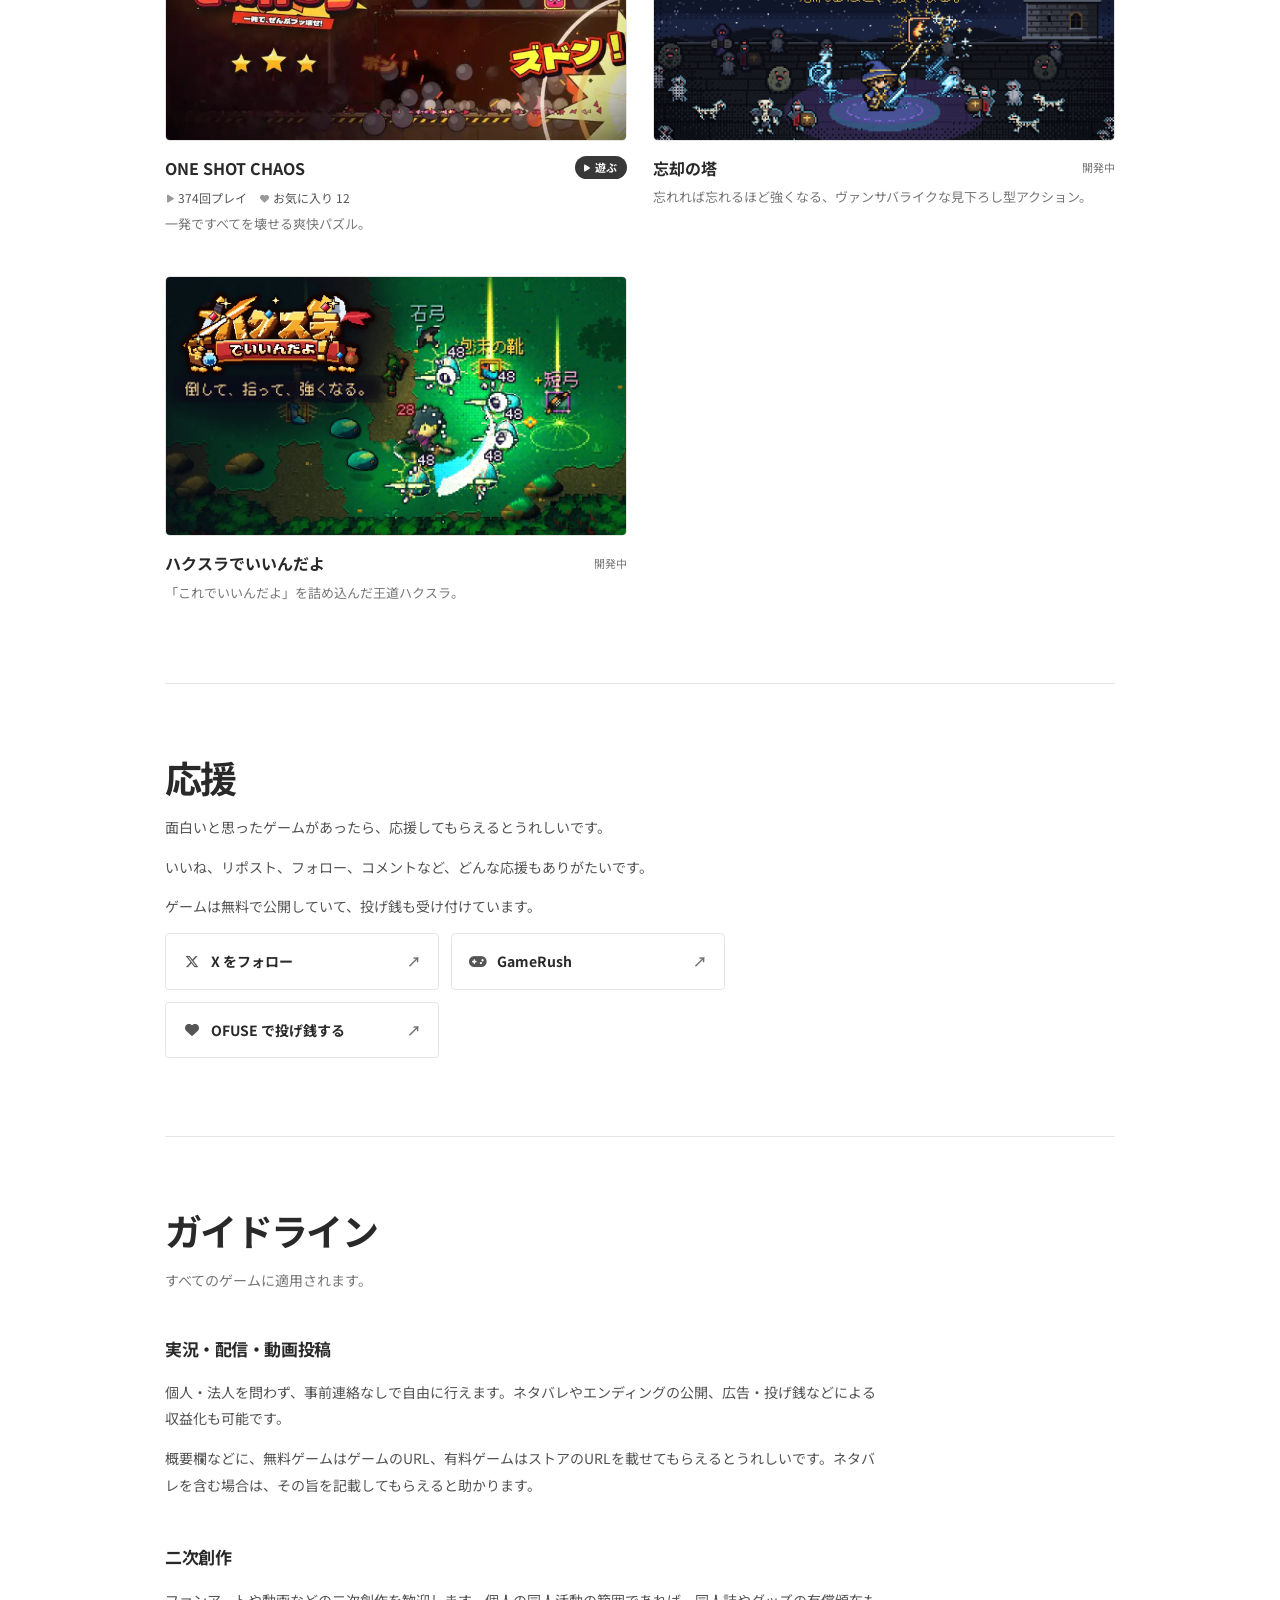
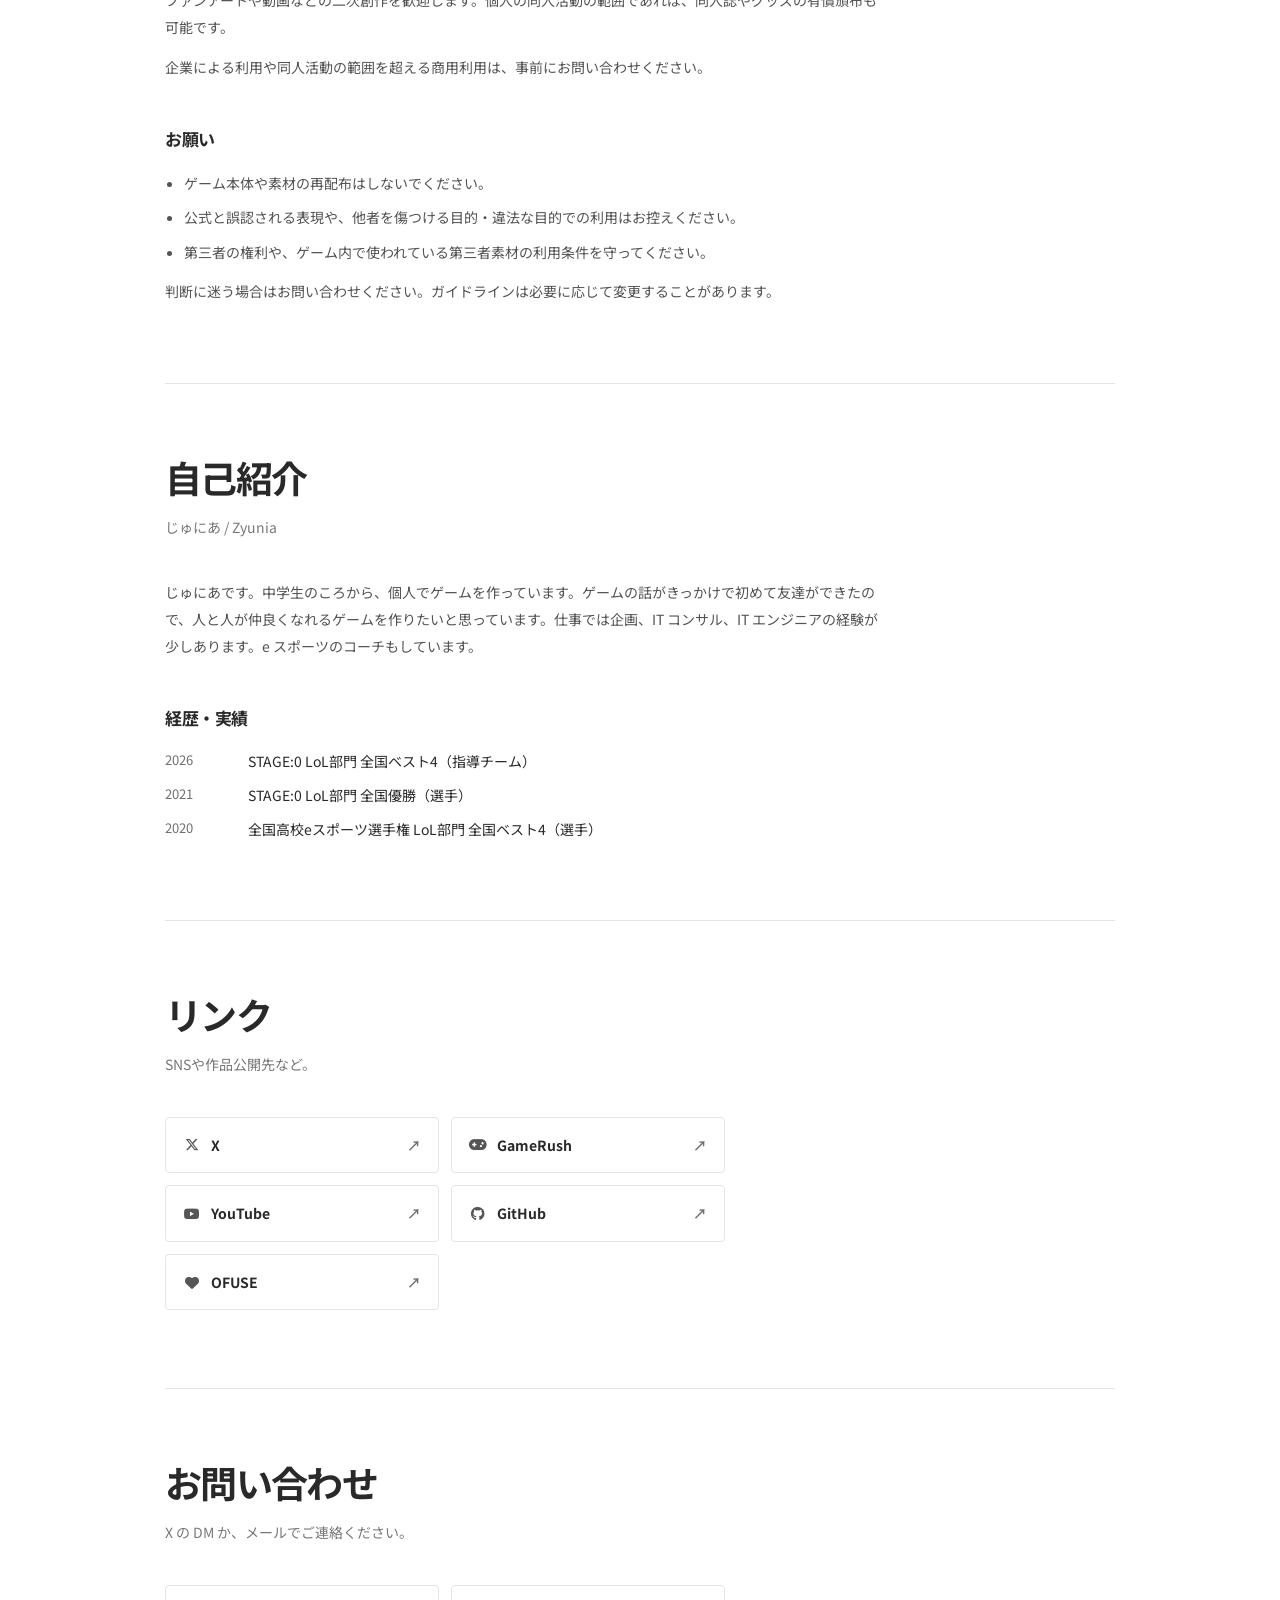
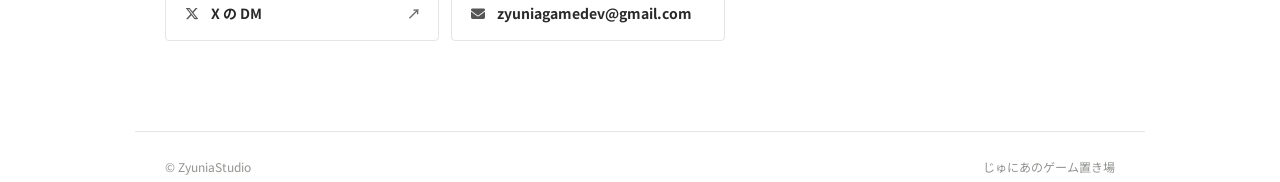
==== commit c2977604: "Update games and play counts from GameRush" ====
--- a/index.html
+++ b/index.html
@@ -54,40 +54,46 @@
       <h1 class="heading reveal">ゲーム</h1>
       <p class="lead reveal">作ったゲームや、開発しているゲームを置いています。</p>
       <div class="grid">
+        <a class="game reveal" href="https://gamerush.jp/g/t0ZRjDe" target="_blank" rel="noopener noreferrer">
+          <div class="art art-square"><img class="art-backdrop" src="/img/gamerush-t0ZRjDe.webp" alt="" aria-hidden="true" width="720" height="720" loading="lazy" decoding="async"><img src="/img/gamerush-t0ZRjDe.webp" alt="日本シミュレーター" width="720" height="720" fetchpriority="high"><span class="badge">いちばん人気</span></div>
+          <div class="title-line"><h3>日本シミュレーター</h3><span class="status play"><i class="icon icon-play" aria-hidden="true"></i>遊ぶ</span></div>
+          <p class="stats"><span><i class="icon icon-play" aria-hidden="true"></i>84,286回プレイ</span><span><i class="icon icon-heart" aria-hidden="true"></i>お気に入り 826</span></p>
+          <p class="desc">所持金0円。ヤバダ電機の「ブレステ5」は97,980円。しかもソフトは別売り。</p>
+        </a>
         <a class="game reveal" href="https://gamerush.jp/g/lT32jMu" target="_blank" rel="noopener noreferrer">
-          <div class="art art-square"><img class="art-backdrop" src="/img/gamerush-lT32jMu.webp" alt="" aria-hidden="true" width="720" height="720" loading="lazy" decoding="async"><img src="/img/gamerush-lT32jMu.webp" alt="上げ底、バレませんでした" width="720" height="720" fetchpriority="high"><span class="badge">いちばん人気</span></div>
+          <div class="art art-square"><img class="art-backdrop" src="/img/gamerush-lT32jMu.webp" alt="" aria-hidden="true" width="720" height="720" loading="lazy" decoding="async"><img src="/img/gamerush-lT32jMu.webp" alt="上げ底、バレませんでした" width="720" height="720"></div>
           <div class="title-line"><h3>上げ底、バレませんでした</h3><span class="status play"><i class="icon icon-play" aria-hidden="true"></i>遊ぶ</span></div>
-          <p class="stats"><span><i class="icon icon-play" aria-hidden="true"></i>83,091回プレイ</span><span><i class="icon icon-heart" aria-hidden="true"></i>お気に入り 29</span></p>
+          <p class="stats"><span><i class="icon icon-play" aria-hidden="true"></i>83,292回プレイ</span><span><i class="icon icon-heart" aria-hidden="true"></i>お気に入り 30</span></p>
           <p class="desc">弁当の底を指でなぞるだけ。1回30秒！</p>
-        </a>
-        <a class="game reveal" href="https://gamerush.jp/g/t0ZRjDe" target="_blank" rel="noopener noreferrer">
-          <div class="art art-square"><img class="art-backdrop" src="/img/gamerush-t0ZRjDe.webp" alt="" aria-hidden="true" width="720" height="720" loading="lazy" decoding="async"><img src="/img/gamerush-t0ZRjDe.webp" alt="日本シミュレーター" width="720" height="720"></div>
-          <div class="title-line"><h3>日本シミュレーター</h3><span class="status play"><i class="icon icon-play" aria-hidden="true"></i>遊ぶ</span></div>
-          <p class="stats"><span><i class="icon icon-play" aria-hidden="true"></i>79,467回プレイ</span><span><i class="icon icon-heart" aria-hidden="true"></i>お気に入り 754</span></p>
-          <p class="desc">所持金0円。ヤバダ電機の「ブレステ5」は97,980円。しかもソフトは別売り。</p>
         </a>
         <a class="game reveal" href="https://gamerush.jp/g/4zoyW6a" target="_blank" rel="noopener noreferrer">
           <div class="art"><img src="/img/kokokomai.webp" alt="古古古米、炊けました" width="1280" height="720" loading="lazy" decoding="async"></div>
           <div class="title-line"><h3>古古古米、炊けました</h3><span class="status play"><i class="icon icon-play" aria-hidden="true"></i>遊ぶ</span></div>
-          <p class="stats"><span><i class="icon icon-play" aria-hidden="true"></i>33,078回プレイ</span><span><i class="icon icon-heart" aria-hidden="true"></i>お気に入り 51</span></p>
+          <p class="stats"><span><i class="icon icon-play" aria-hidden="true"></i>33,188回プレイ</span><span><i class="icon icon-heart" aria-hidden="true"></i>お気に入り 52</span></p>
           <p class="desc">備蓄の古古古米を、土鍋で新米みたいに炊けるゲーム。</p>
         </a>
         <a class="game reveal" href="https://gamerush.jp/g/yJ9JFMc" target="_blank" rel="noopener noreferrer">
           <div class="art"><img src="/img/ikareta.webp" alt="イカレタイレブン" width="720" height="405" loading="lazy" decoding="async"></div>
           <div class="title-line"><h3>イカレタイレブン</h3><span class="status play"><i class="icon icon-play" aria-hidden="true"></i>遊ぶ</span></div>
-          <p class="stats"><span><i class="icon icon-play" aria-hidden="true"></i>24,862回プレイ</span><span><i class="icon icon-heart" aria-hidden="true"></i>お気に入り 151</span></p>
+          <p class="stats"><span><i class="icon icon-play" aria-hidden="true"></i>25,045回プレイ</span><span><i class="icon icon-heart" aria-hidden="true"></i>お気に入り 155</span></p>
           <p class="desc">ローグライク × サッカー。</p>
+        </a>
+        <a class="game reveal" href="https://gamerush.jp/g/8NmEOSd" target="_blank" rel="noopener noreferrer">
+          <div class="art art-square"><img class="art-backdrop" src="/img/gamerush-8NmEOSd.webp" alt="" aria-hidden="true" width="720" height="720" loading="lazy" decoding="async"><img src="/img/gamerush-8NmEOSd.webp" alt="たれ耳うさぎを撫でて！" width="720" height="720" loading="lazy" decoding="async"></div>
+          <div class="title-line"><h3>たれ耳うさぎを撫でて！</h3><span class="status play"><i class="icon icon-play" aria-hidden="true"></i>遊ぶ</span></div>
+          <p class="stats"><span><i class="icon icon-play" aria-hidden="true"></i>6,930回プレイ</span><span><i class="icon icon-heart" aria-hidden="true"></i>お気に入り 34</span></p>
+          <p class="desc">モフモフのたれ耳うさぎを、ただ撫でるだけ。</p>
         </a>
         <a class="game reveal" href="https://gamerush.jp/g/GZwhcbc" target="_blank" rel="noopener noreferrer">
           <div class="art"><img src="/img/60-survivor.webp" alt="60秒無双サバイバー" width="720" height="405" loading="lazy" decoding="async"></div>
           <div class="title-line"><h3>60秒無双サバイバー</h3><span class="status play"><i class="icon icon-play" aria-hidden="true"></i>遊ぶ</span></div>
-          <p class="stats"><span><i class="icon icon-play" aria-hidden="true"></i>464回プレイ</span><span><i class="icon icon-heart" aria-hidden="true"></i>お気に入り 10</span></p>
+          <p class="stats"><span><i class="icon icon-play" aria-hidden="true"></i>469回プレイ</span><span><i class="icon icon-heart" aria-hidden="true"></i>お気に入り 10</span></p>
           <p class="desc">60秒で最強を目指すサバイバーゲーム。</p>
         </a>
         <a class="game reveal" href="https://gamerush.jp/g/gGlyAV8" target="_blank" rel="noopener noreferrer">
           <div class="art"><img src="/img/one-shot-chaos.webp" alt="ONE SHOT CHAOS" width="720" height="405" loading="lazy" decoding="async"></div>
           <div class="title-line"><h3>ONE SHOT CHAOS</h3><span class="status play"><i class="icon icon-play" aria-hidden="true"></i>遊ぶ</span></div>
-          <p class="stats"><span><i class="icon icon-play" aria-hidden="true"></i>372回プレイ</span><span><i class="icon icon-heart" aria-hidden="true"></i>お気に入り 12</span></p>
+          <p class="stats"><span><i class="icon icon-play" aria-hidden="true"></i>374回プレイ</span><span><i class="icon icon-heart" aria-hidden="true"></i>お気に入り 12</span></p>
           <p class="desc">一発ですべてを壊せる爽快パズル。</p>
         </a>
         <div class="game reveal">
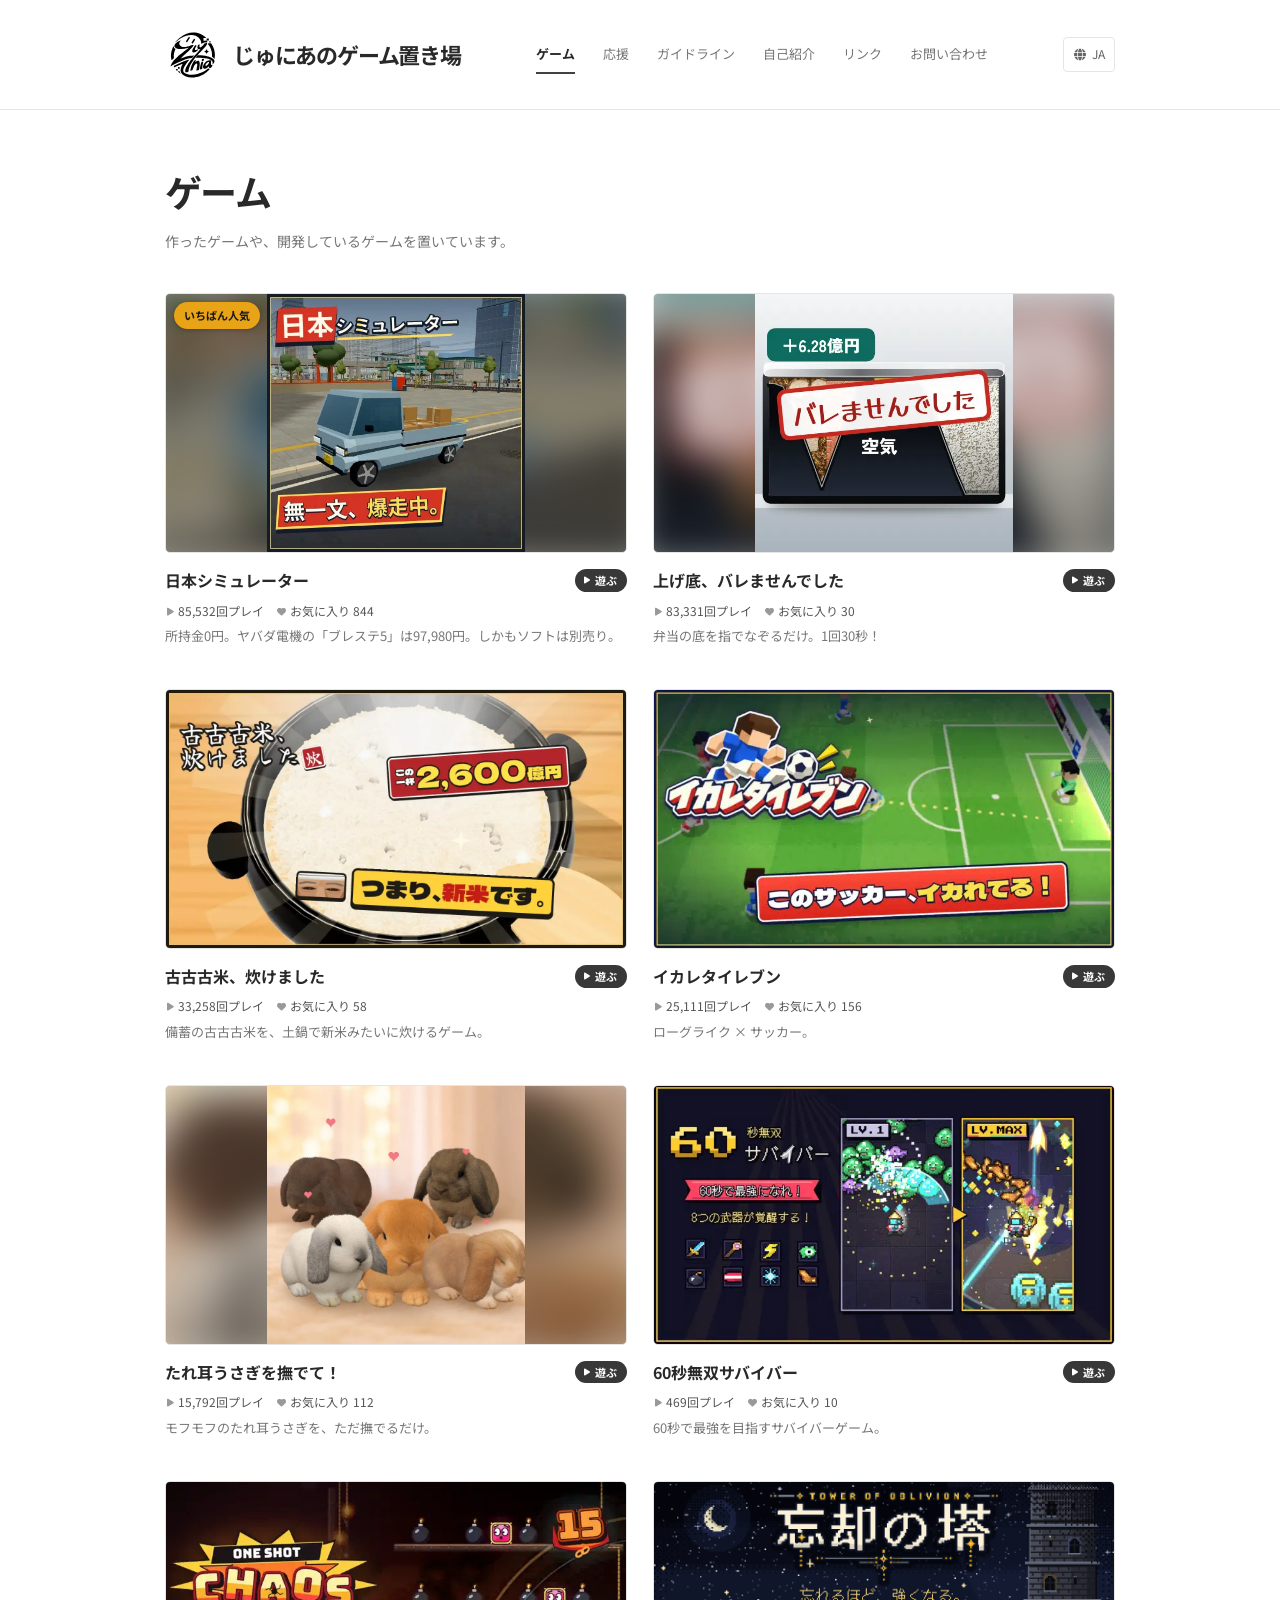
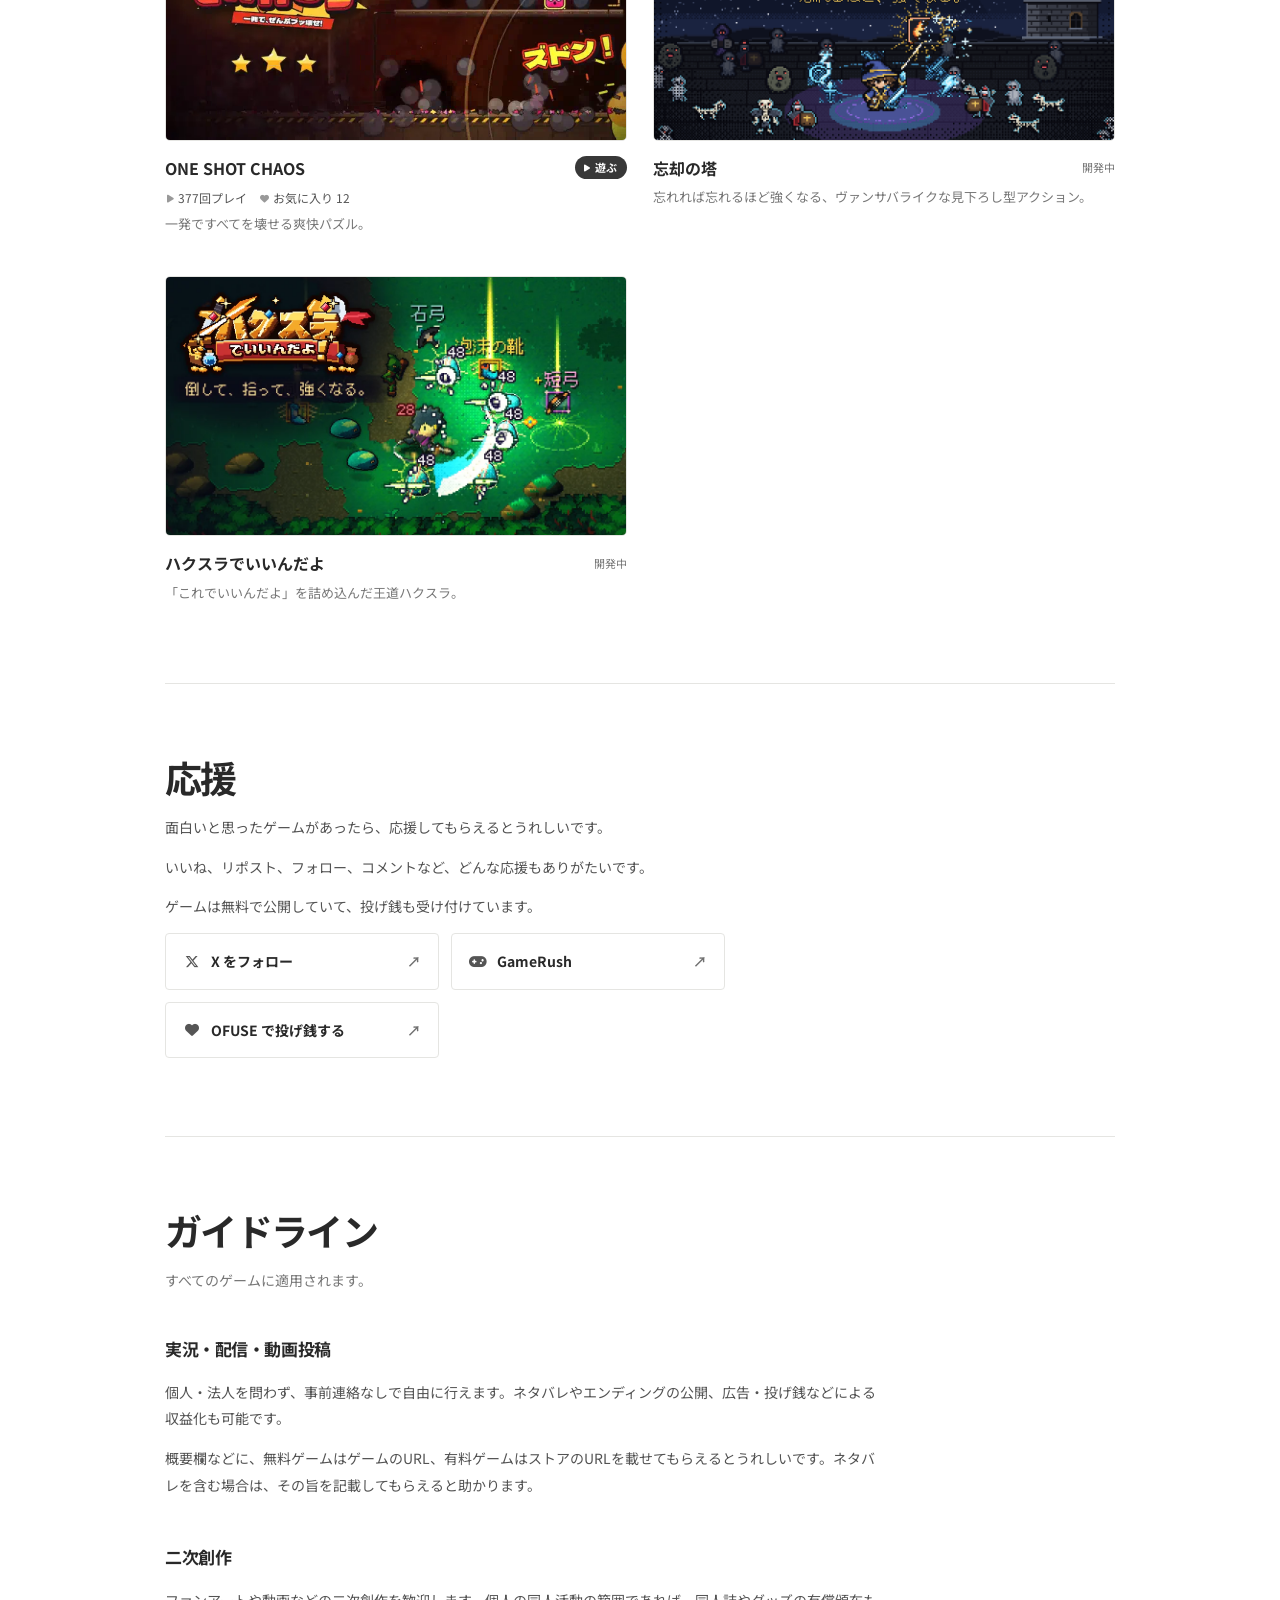
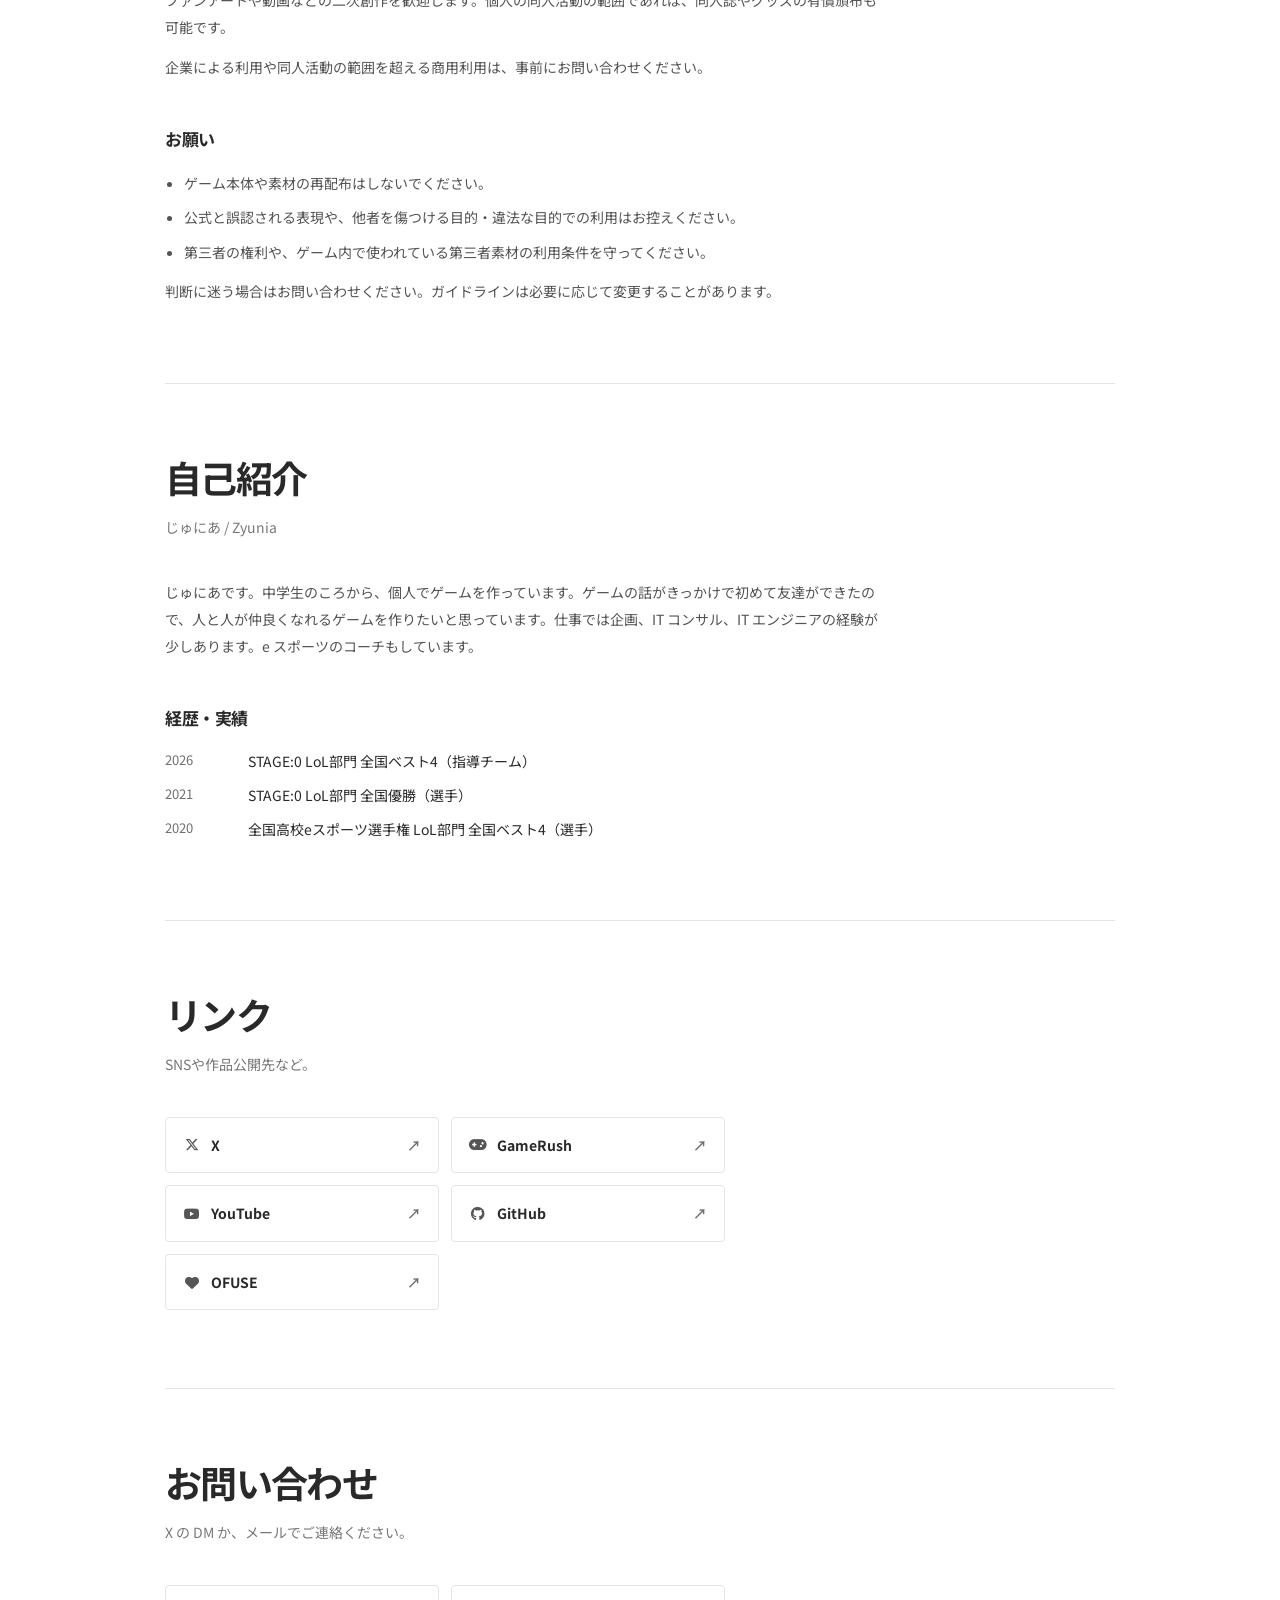
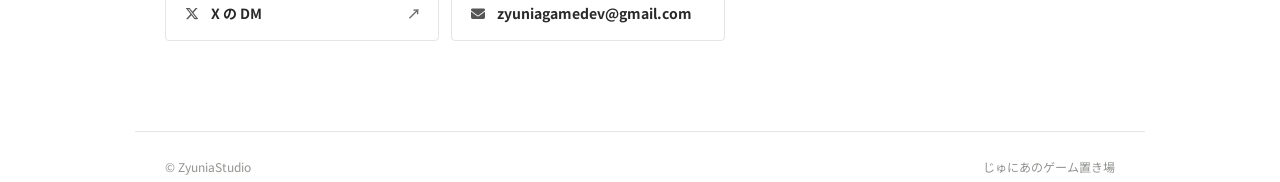
==== commit 8b17604d: "Update games and play counts from GameRush" ====
--- a/index.html
+++ b/index.html
@@ -57,31 +57,31 @@
         <a class="game reveal" href="https://gamerush.jp/g/t0ZRjDe" target="_blank" rel="noopener noreferrer">
           <div class="art art-square"><img class="art-backdrop" src="/img/gamerush-t0ZRjDe.webp" alt="" aria-hidden="true" width="720" height="720" loading="lazy" decoding="async"><img src="/img/gamerush-t0ZRjDe.webp" alt="日本シミュレーター" width="720" height="720" fetchpriority="high"><span class="badge">いちばん人気</span></div>
           <div class="title-line"><h3>日本シミュレーター</h3><span class="status play"><i class="icon icon-play" aria-hidden="true"></i>遊ぶ</span></div>
-          <p class="stats"><span><i class="icon icon-play" aria-hidden="true"></i>84,286回プレイ</span><span><i class="icon icon-heart" aria-hidden="true"></i>お気に入り 826</span></p>
+          <p class="stats"><span><i class="icon icon-play" aria-hidden="true"></i>85,532回プレイ</span><span><i class="icon icon-heart" aria-hidden="true"></i>お気に入り 844</span></p>
           <p class="desc">所持金0円。ヤバダ電機の「ブレステ5」は97,980円。しかもソフトは別売り。</p>
         </a>
         <a class="game reveal" href="https://gamerush.jp/g/lT32jMu" target="_blank" rel="noopener noreferrer">
           <div class="art art-square"><img class="art-backdrop" src="/img/gamerush-lT32jMu.webp" alt="" aria-hidden="true" width="720" height="720" loading="lazy" decoding="async"><img src="/img/gamerush-lT32jMu.webp" alt="上げ底、バレませんでした" width="720" height="720"></div>
           <div class="title-line"><h3>上げ底、バレませんでした</h3><span class="status play"><i class="icon icon-play" aria-hidden="true"></i>遊ぶ</span></div>
-          <p class="stats"><span><i class="icon icon-play" aria-hidden="true"></i>83,292回プレイ</span><span><i class="icon icon-heart" aria-hidden="true"></i>お気に入り 30</span></p>
+          <p class="stats"><span><i class="icon icon-play" aria-hidden="true"></i>83,331回プレイ</span><span><i class="icon icon-heart" aria-hidden="true"></i>お気に入り 30</span></p>
           <p class="desc">弁当の底を指でなぞるだけ。1回30秒！</p>
         </a>
         <a class="game reveal" href="https://gamerush.jp/g/4zoyW6a" target="_blank" rel="noopener noreferrer">
           <div class="art"><img src="/img/kokokomai.webp" alt="古古古米、炊けました" width="1280" height="720" loading="lazy" decoding="async"></div>
           <div class="title-line"><h3>古古古米、炊けました</h3><span class="status play"><i class="icon icon-play" aria-hidden="true"></i>遊ぶ</span></div>
-          <p class="stats"><span><i class="icon icon-play" aria-hidden="true"></i>33,188回プレイ</span><span><i class="icon icon-heart" aria-hidden="true"></i>お気に入り 52</span></p>
+          <p class="stats"><span><i class="icon icon-play" aria-hidden="true"></i>33,258回プレイ</span><span><i class="icon icon-heart" aria-hidden="true"></i>お気に入り 58</span></p>
           <p class="desc">備蓄の古古古米を、土鍋で新米みたいに炊けるゲーム。</p>
         </a>
         <a class="game reveal" href="https://gamerush.jp/g/yJ9JFMc" target="_blank" rel="noopener noreferrer">
           <div class="art"><img src="/img/ikareta.webp" alt="イカレタイレブン" width="720" height="405" loading="lazy" decoding="async"></div>
           <div class="title-line"><h3>イカレタイレブン</h3><span class="status play"><i class="icon icon-play" aria-hidden="true"></i>遊ぶ</span></div>
-          <p class="stats"><span><i class="icon icon-play" aria-hidden="true"></i>25,045回プレイ</span><span><i class="icon icon-heart" aria-hidden="true"></i>お気に入り 155</span></p>
+          <p class="stats"><span><i class="icon icon-play" aria-hidden="true"></i>25,111回プレイ</span><span><i class="icon icon-heart" aria-hidden="true"></i>お気に入り 156</span></p>
           <p class="desc">ローグライク × サッカー。</p>
         </a>
         <a class="game reveal" href="https://gamerush.jp/g/8NmEOSd" target="_blank" rel="noopener noreferrer">
           <div class="art art-square"><img class="art-backdrop" src="/img/gamerush-8NmEOSd.webp" alt="" aria-hidden="true" width="720" height="720" loading="lazy" decoding="async"><img src="/img/gamerush-8NmEOSd.webp" alt="たれ耳うさぎを撫でて！" width="720" height="720" loading="lazy" decoding="async"></div>
           <div class="title-line"><h3>たれ耳うさぎを撫でて！</h3><span class="status play"><i class="icon icon-play" aria-hidden="true"></i>遊ぶ</span></div>
-          <p class="stats"><span><i class="icon icon-play" aria-hidden="true"></i>6,930回プレイ</span><span><i class="icon icon-heart" aria-hidden="true"></i>お気に入り 34</span></p>
+          <p class="stats"><span><i class="icon icon-play" aria-hidden="true"></i>15,792回プレイ</span><span><i class="icon icon-heart" aria-hidden="true"></i>お気に入り 112</span></p>
           <p class="desc">モフモフのたれ耳うさぎを、ただ撫でるだけ。</p>
         </a>
         <a class="game reveal" href="https://gamerush.jp/g/GZwhcbc" target="_blank" rel="noopener noreferrer">
@@ -93,7 +93,7 @@
         <a class="game reveal" href="https://gamerush.jp/g/gGlyAV8" target="_blank" rel="noopener noreferrer">
           <div class="art"><img src="/img/one-shot-chaos.webp" alt="ONE SHOT CHAOS" width="720" height="405" loading="lazy" decoding="async"></div>
           <div class="title-line"><h3>ONE SHOT CHAOS</h3><span class="status play"><i class="icon icon-play" aria-hidden="true"></i>遊ぶ</span></div>
-          <p class="stats"><span><i class="icon icon-play" aria-hidden="true"></i>374回プレイ</span><span><i class="icon icon-heart" aria-hidden="true"></i>お気に入り 12</span></p>
+          <p class="stats"><span><i class="icon icon-play" aria-hidden="true"></i>377回プレイ</span><span><i class="icon icon-heart" aria-hidden="true"></i>お気に入り 12</span></p>
           <p class="desc">一発ですべてを壊せる爽快パズル。</p>
         </a>
         <div class="game reveal">
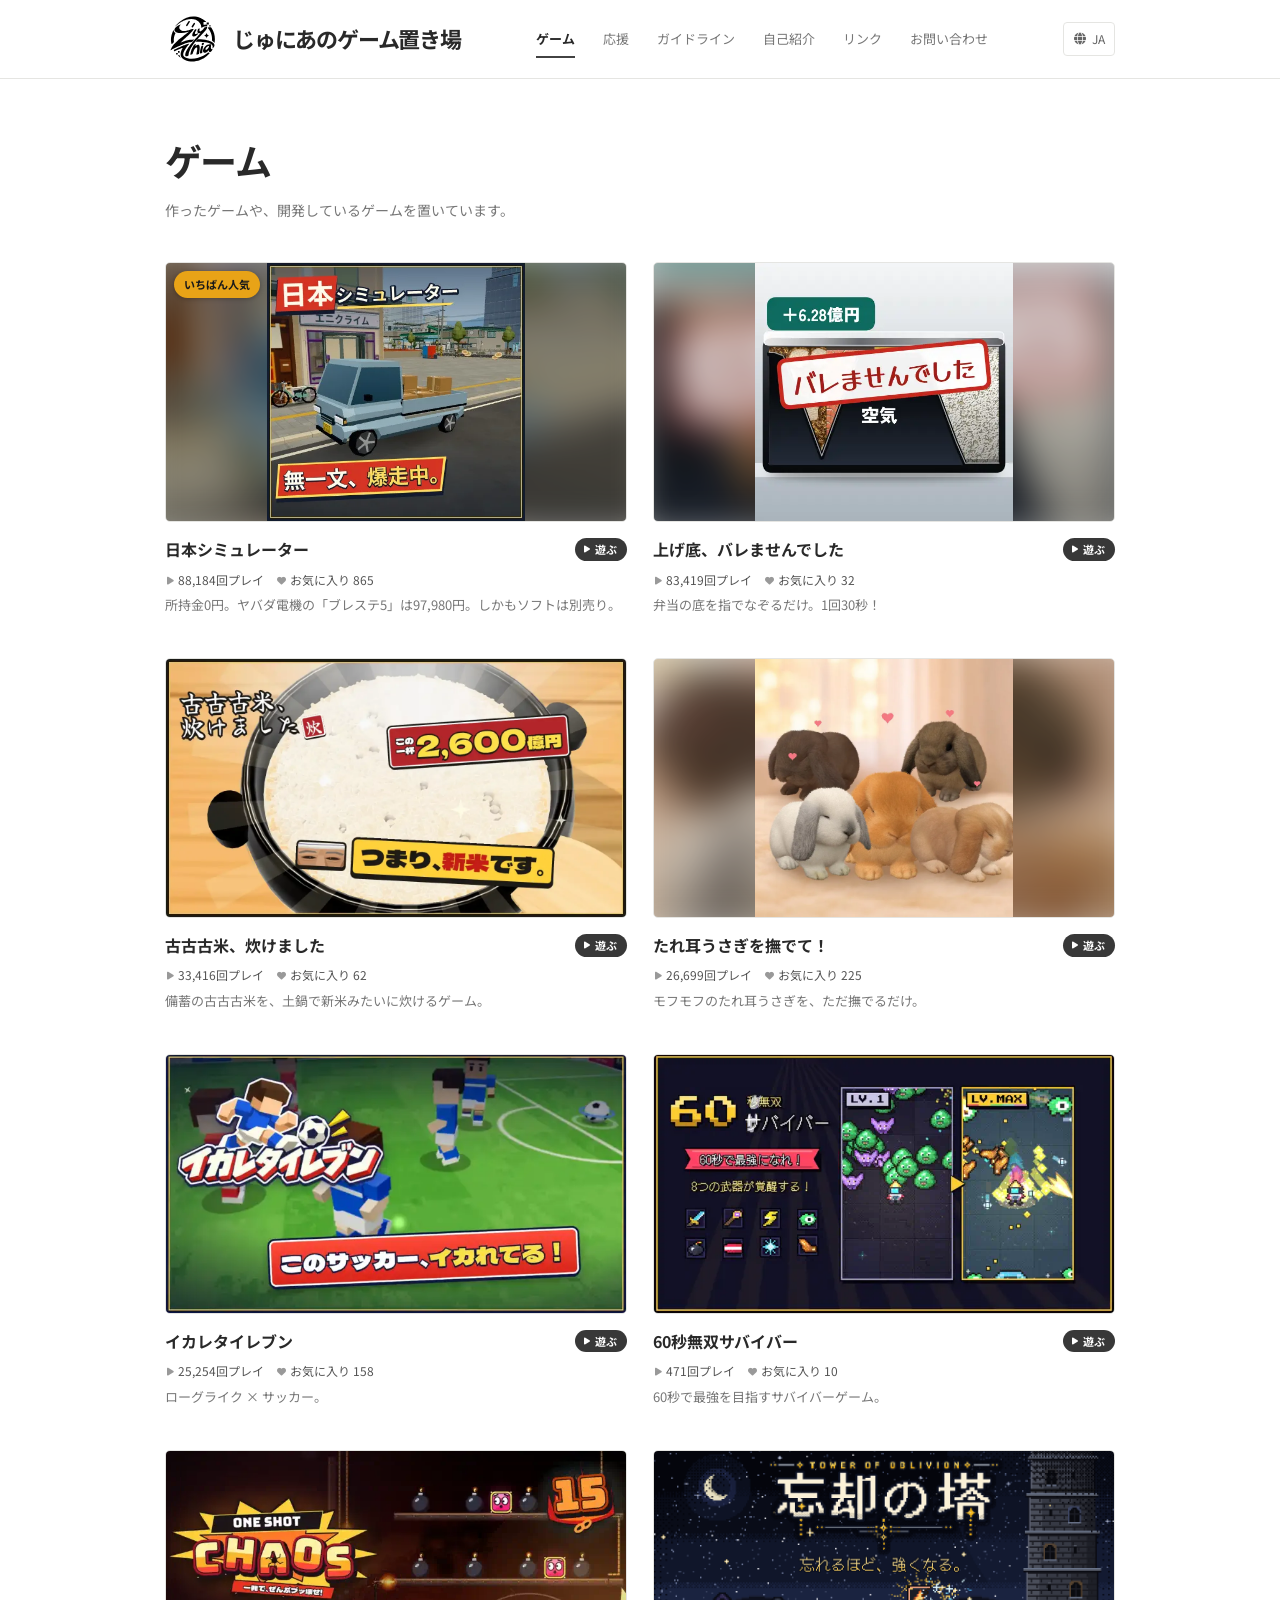
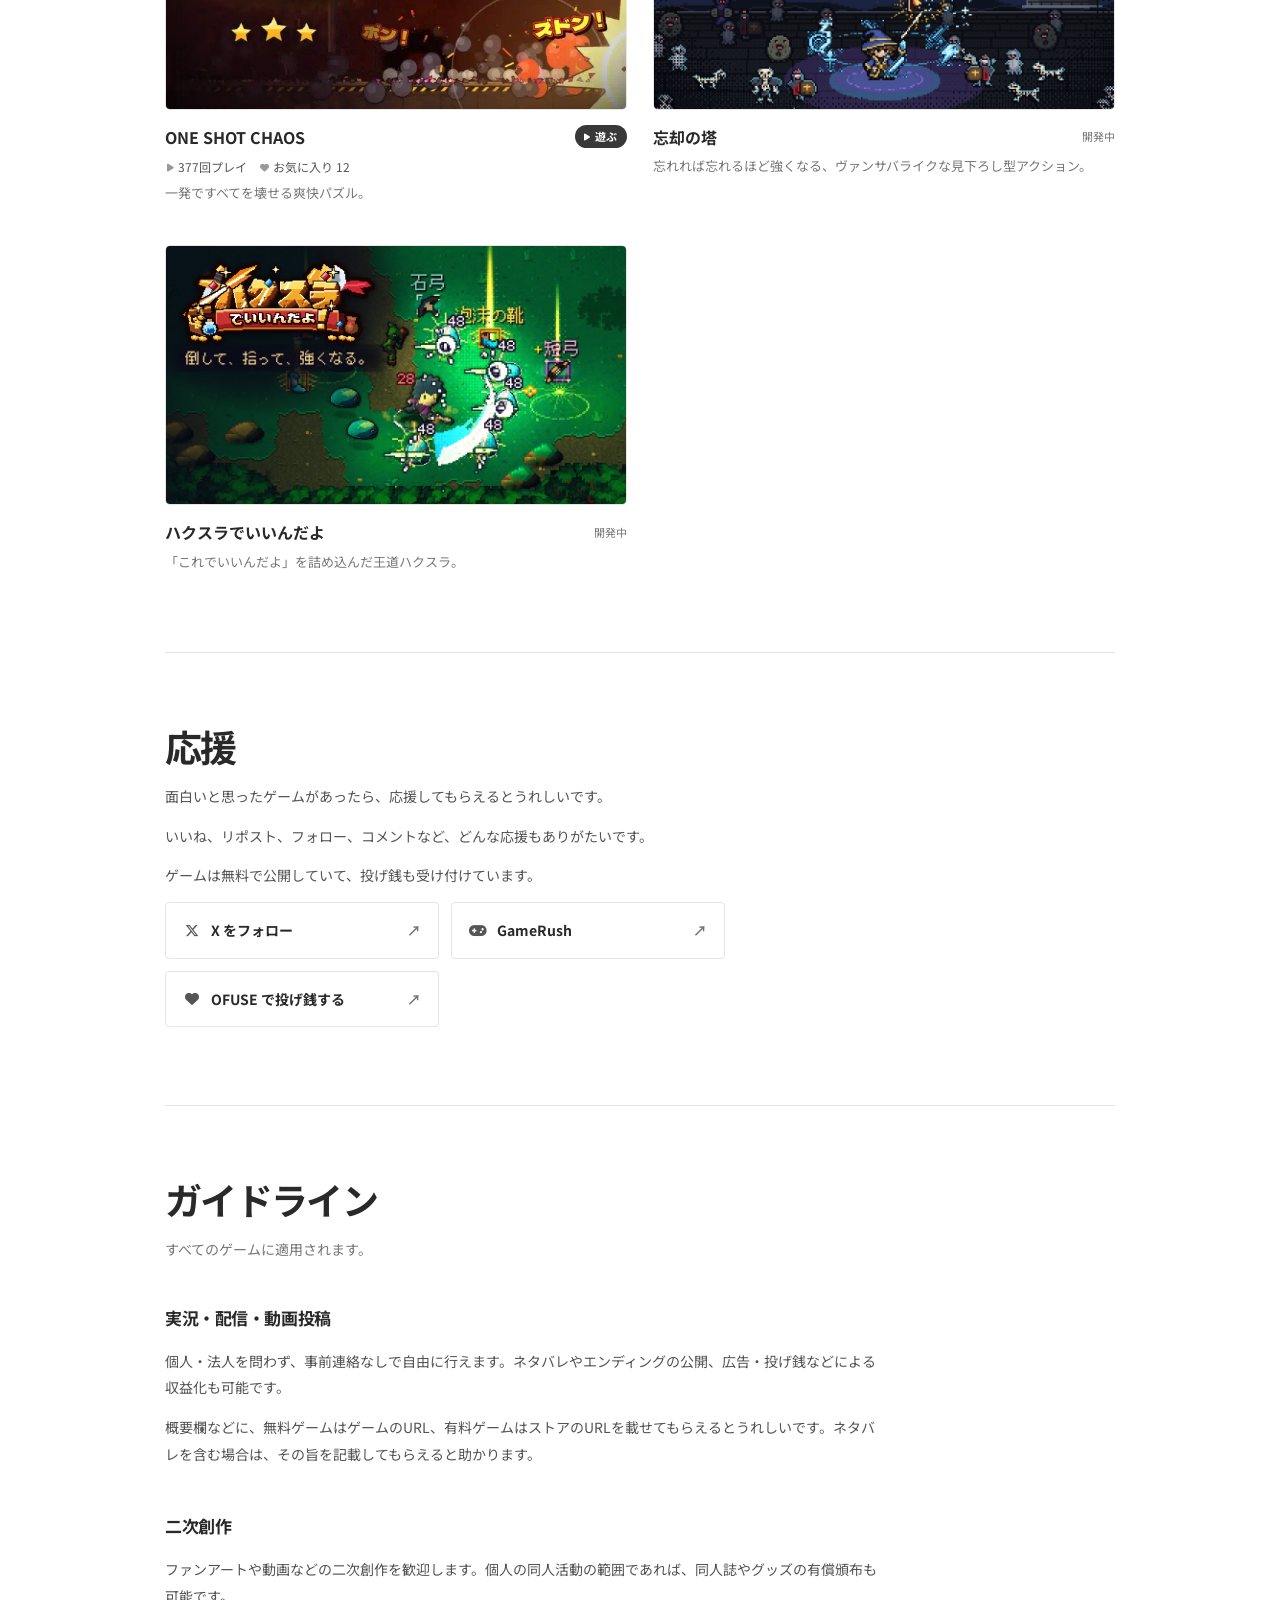
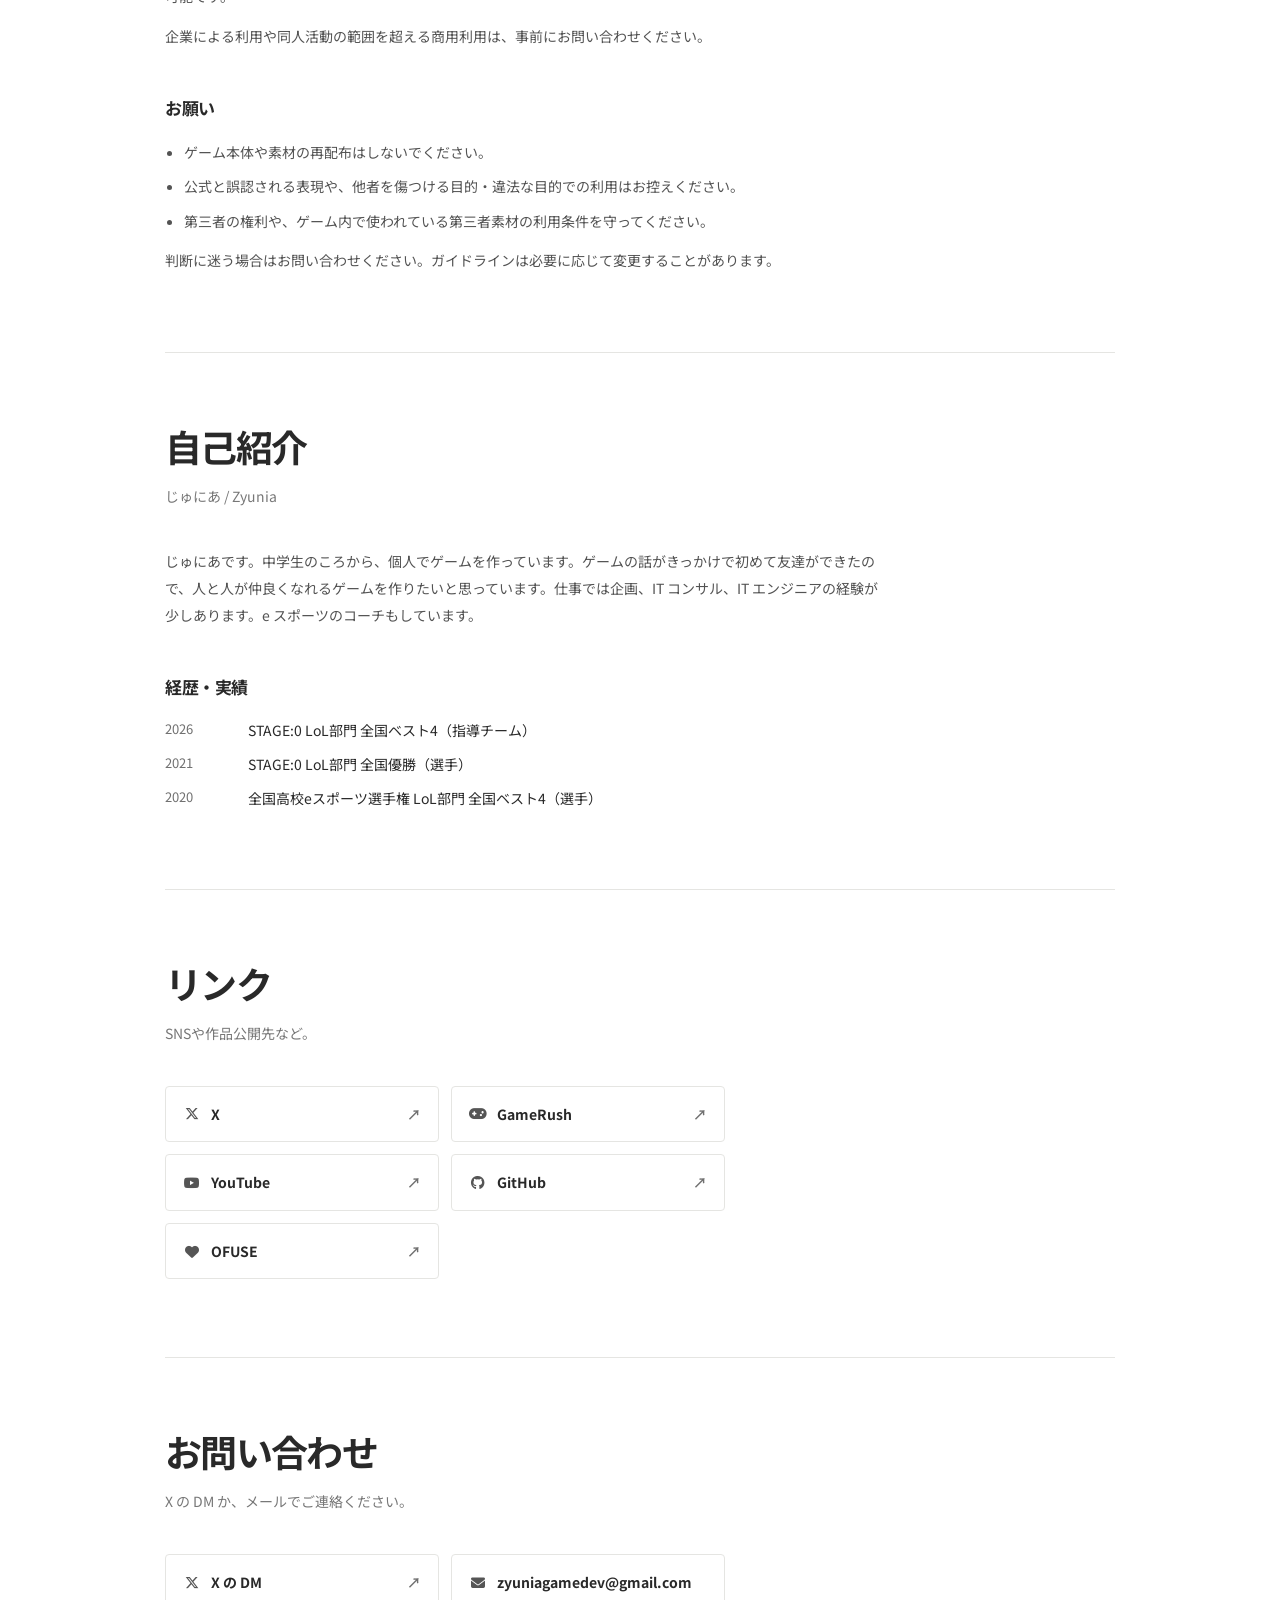
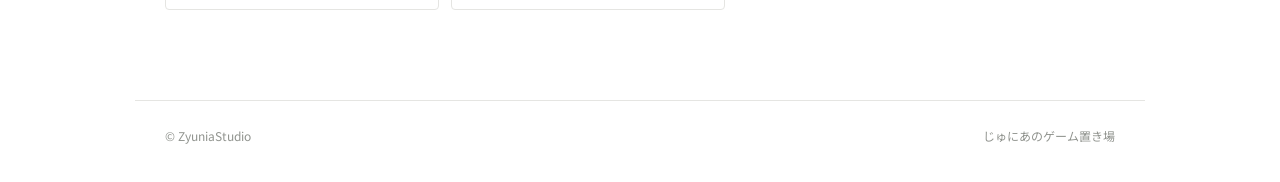
==== commit 0d3d0a21: "Update games and play counts from GameRush" ====
--- a/index.html
+++ b/index.html
@@ -57,37 +57,37 @@
         <a class="game reveal" href="https://gamerush.jp/g/t0ZRjDe" target="_blank" rel="noopener noreferrer">
           <div class="art art-square"><img class="art-backdrop" src="/img/gamerush-t0ZRjDe.webp" alt="" aria-hidden="true" width="720" height="720" loading="lazy" decoding="async"><img src="/img/gamerush-t0ZRjDe.webp" alt="日本シミュレーター" width="720" height="720" fetchpriority="high"><span class="badge">いちばん人気</span></div>
           <div class="title-line"><h3>日本シミュレーター</h3><span class="status play"><i class="icon icon-play" aria-hidden="true"></i>遊ぶ</span></div>
-          <p class="stats"><span><i class="icon icon-play" aria-hidden="true"></i>85,532回プレイ</span><span><i class="icon icon-heart" aria-hidden="true"></i>お気に入り 844</span></p>
+          <p class="stats"><span><i class="icon icon-play" aria-hidden="true"></i>88,184回プレイ</span><span><i class="icon icon-heart" aria-hidden="true"></i>お気に入り 865</span></p>
           <p class="desc">所持金0円。ヤバダ電機の「ブレステ5」は97,980円。しかもソフトは別売り。</p>
         </a>
         <a class="game reveal" href="https://gamerush.jp/g/lT32jMu" target="_blank" rel="noopener noreferrer">
           <div class="art art-square"><img class="art-backdrop" src="/img/gamerush-lT32jMu.webp" alt="" aria-hidden="true" width="720" height="720" loading="lazy" decoding="async"><img src="/img/gamerush-lT32jMu.webp" alt="上げ底、バレませんでした" width="720" height="720"></div>
           <div class="title-line"><h3>上げ底、バレませんでした</h3><span class="status play"><i class="icon icon-play" aria-hidden="true"></i>遊ぶ</span></div>
-          <p class="stats"><span><i class="icon icon-play" aria-hidden="true"></i>83,331回プレイ</span><span><i class="icon icon-heart" aria-hidden="true"></i>お気に入り 30</span></p>
+          <p class="stats"><span><i class="icon icon-play" aria-hidden="true"></i>83,419回プレイ</span><span><i class="icon icon-heart" aria-hidden="true"></i>お気に入り 32</span></p>
           <p class="desc">弁当の底を指でなぞるだけ。1回30秒！</p>
         </a>
         <a class="game reveal" href="https://gamerush.jp/g/4zoyW6a" target="_blank" rel="noopener noreferrer">
           <div class="art"><img src="/img/kokokomai.webp" alt="古古古米、炊けました" width="1280" height="720" loading="lazy" decoding="async"></div>
           <div class="title-line"><h3>古古古米、炊けました</h3><span class="status play"><i class="icon icon-play" aria-hidden="true"></i>遊ぶ</span></div>
-          <p class="stats"><span><i class="icon icon-play" aria-hidden="true"></i>33,258回プレイ</span><span><i class="icon icon-heart" aria-hidden="true"></i>お気に入り 58</span></p>
+          <p class="stats"><span><i class="icon icon-play" aria-hidden="true"></i>33,416回プレイ</span><span><i class="icon icon-heart" aria-hidden="true"></i>お気に入り 62</span></p>
           <p class="desc">備蓄の古古古米を、土鍋で新米みたいに炊けるゲーム。</p>
+        </a>
+        <a class="game reveal" href="https://gamerush.jp/g/8NmEOSd" target="_blank" rel="noopener noreferrer">
+          <div class="art art-square"><img class="art-backdrop" src="/img/gamerush-8NmEOSd.webp" alt="" aria-hidden="true" width="720" height="720" loading="lazy" decoding="async"><img src="/img/gamerush-8NmEOSd.webp" alt="たれ耳うさぎを撫でて！" width="720" height="720" loading="lazy" decoding="async"></div>
+          <div class="title-line"><h3>たれ耳うさぎを撫でて！</h3><span class="status play"><i class="icon icon-play" aria-hidden="true"></i>遊ぶ</span></div>
+          <p class="stats"><span><i class="icon icon-play" aria-hidden="true"></i>26,699回プレイ</span><span><i class="icon icon-heart" aria-hidden="true"></i>お気に入り 225</span></p>
+          <p class="desc">モフモフのたれ耳うさぎを、ただ撫でるだけ。</p>
         </a>
         <a class="game reveal" href="https://gamerush.jp/g/yJ9JFMc" target="_blank" rel="noopener noreferrer">
           <div class="art"><img src="/img/ikareta.webp" alt="イカレタイレブン" width="720" height="405" loading="lazy" decoding="async"></div>
           <div class="title-line"><h3>イカレタイレブン</h3><span class="status play"><i class="icon icon-play" aria-hidden="true"></i>遊ぶ</span></div>
-          <p class="stats"><span><i class="icon icon-play" aria-hidden="true"></i>25,111回プレイ</span><span><i class="icon icon-heart" aria-hidden="true"></i>お気に入り 156</span></p>
+          <p class="stats"><span><i class="icon icon-play" aria-hidden="true"></i>25,254回プレイ</span><span><i class="icon icon-heart" aria-hidden="true"></i>お気に入り 158</span></p>
           <p class="desc">ローグライク × サッカー。</p>
-        </a>
-        <a class="game reveal" href="https://gamerush.jp/g/8NmEOSd" target="_blank" rel="noopener noreferrer">
-          <div class="art art-square"><img class="art-backdrop" src="/img/gamerush-8NmEOSd.webp" alt="" aria-hidden="true" width="720" height="720" loading="lazy" decoding="async"><img src="/img/gamerush-8NmEOSd.webp" alt="たれ耳うさぎを撫でて！" width="720" height="720" loading="lazy" decoding="async"></div>
-          <div class="title-line"><h3>たれ耳うさぎを撫でて！</h3><span class="status play"><i class="icon icon-play" aria-hidden="true"></i>遊ぶ</span></div>
-          <p class="stats"><span><i class="icon icon-play" aria-hidden="true"></i>15,792回プレイ</span><span><i class="icon icon-heart" aria-hidden="true"></i>お気に入り 112</span></p>
-          <p class="desc">モフモフのたれ耳うさぎを、ただ撫でるだけ。</p>
         </a>
         <a class="game reveal" href="https://gamerush.jp/g/GZwhcbc" target="_blank" rel="noopener noreferrer">
           <div class="art"><img src="/img/60-survivor.webp" alt="60秒無双サバイバー" width="720" height="405" loading="lazy" decoding="async"></div>
           <div class="title-line"><h3>60秒無双サバイバー</h3><span class="status play"><i class="icon icon-play" aria-hidden="true"></i>遊ぶ</span></div>
-          <p class="stats"><span><i class="icon icon-play" aria-hidden="true"></i>469回プレイ</span><span><i class="icon icon-heart" aria-hidden="true"></i>お気に入り 10</span></p>
+          <p class="stats"><span><i class="icon icon-play" aria-hidden="true"></i>471回プレイ</span><span><i class="icon icon-heart" aria-hidden="true"></i>お気に入り 10</span></p>
           <p class="desc">60秒で最強を目指すサバイバーゲーム。</p>
         </a>
         <a class="game reveal" href="https://gamerush.jp/g/gGlyAV8" target="_blank" rel="noopener noreferrer">
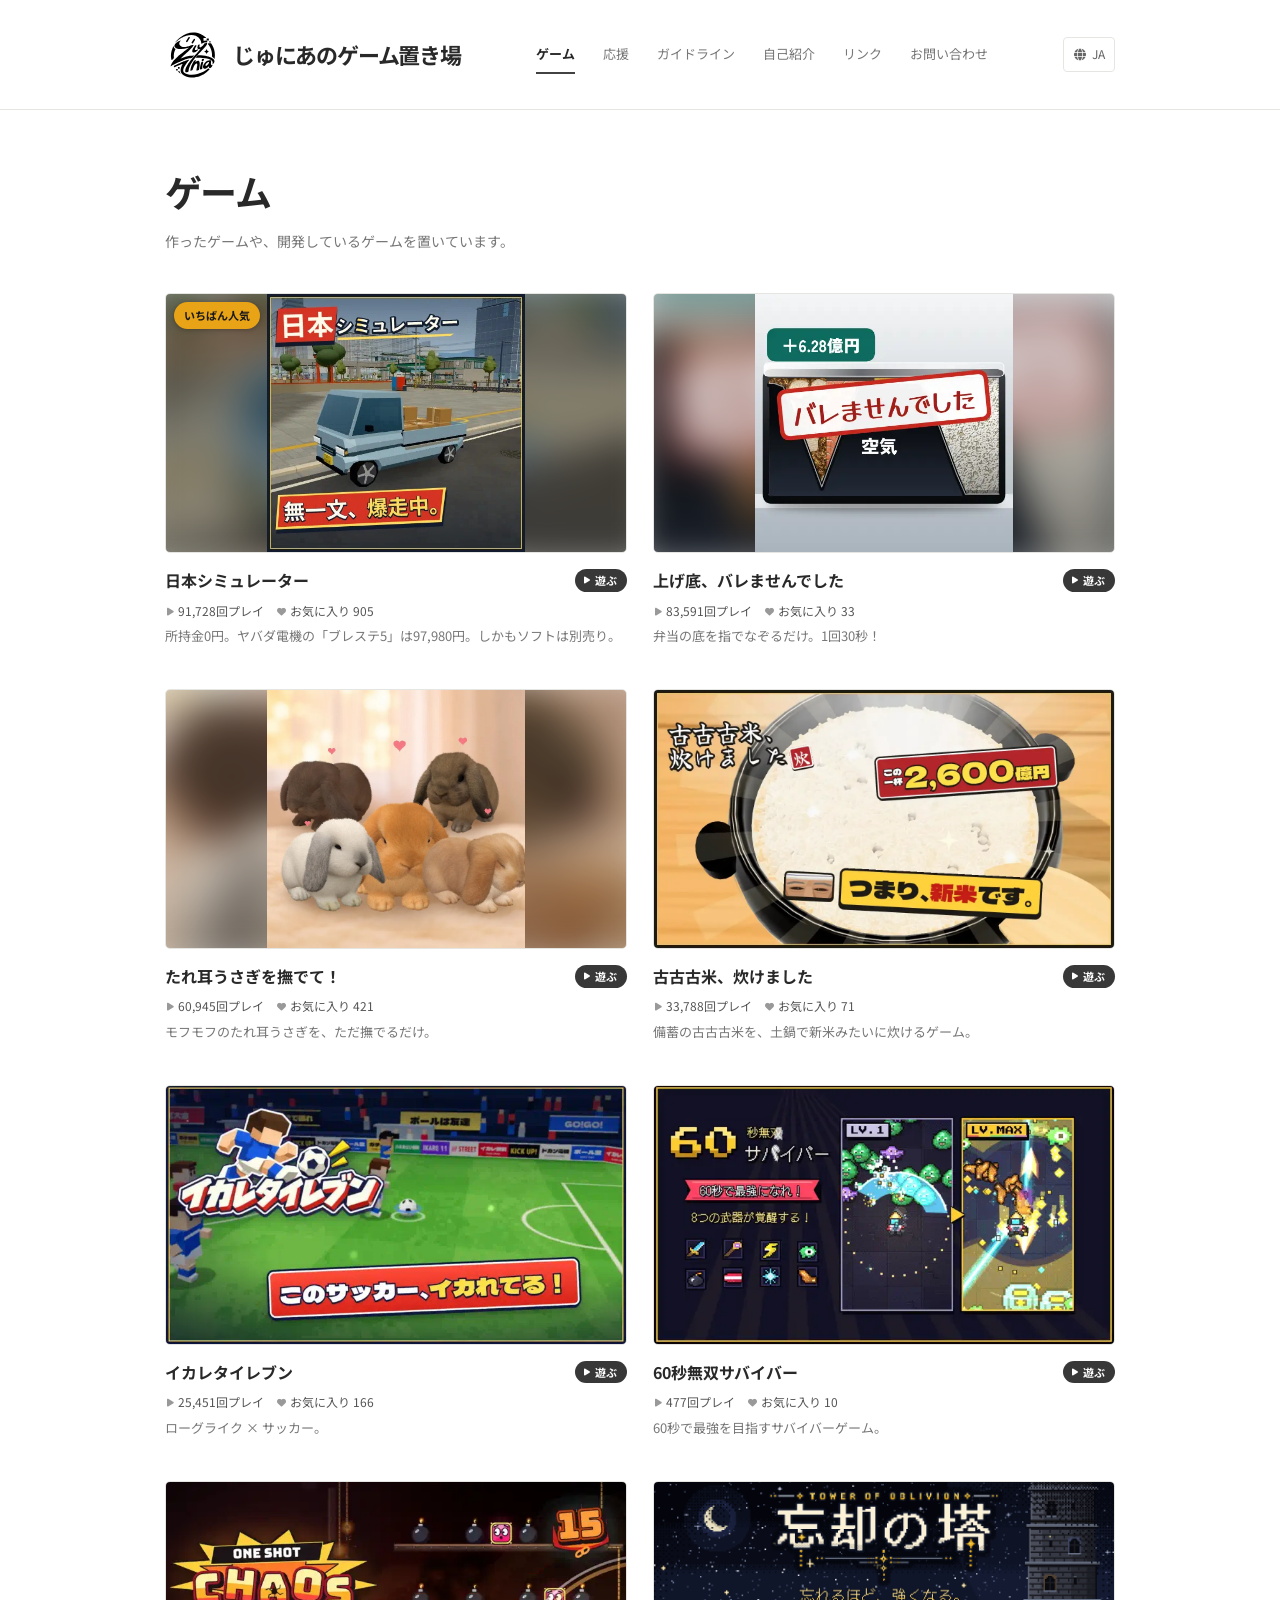
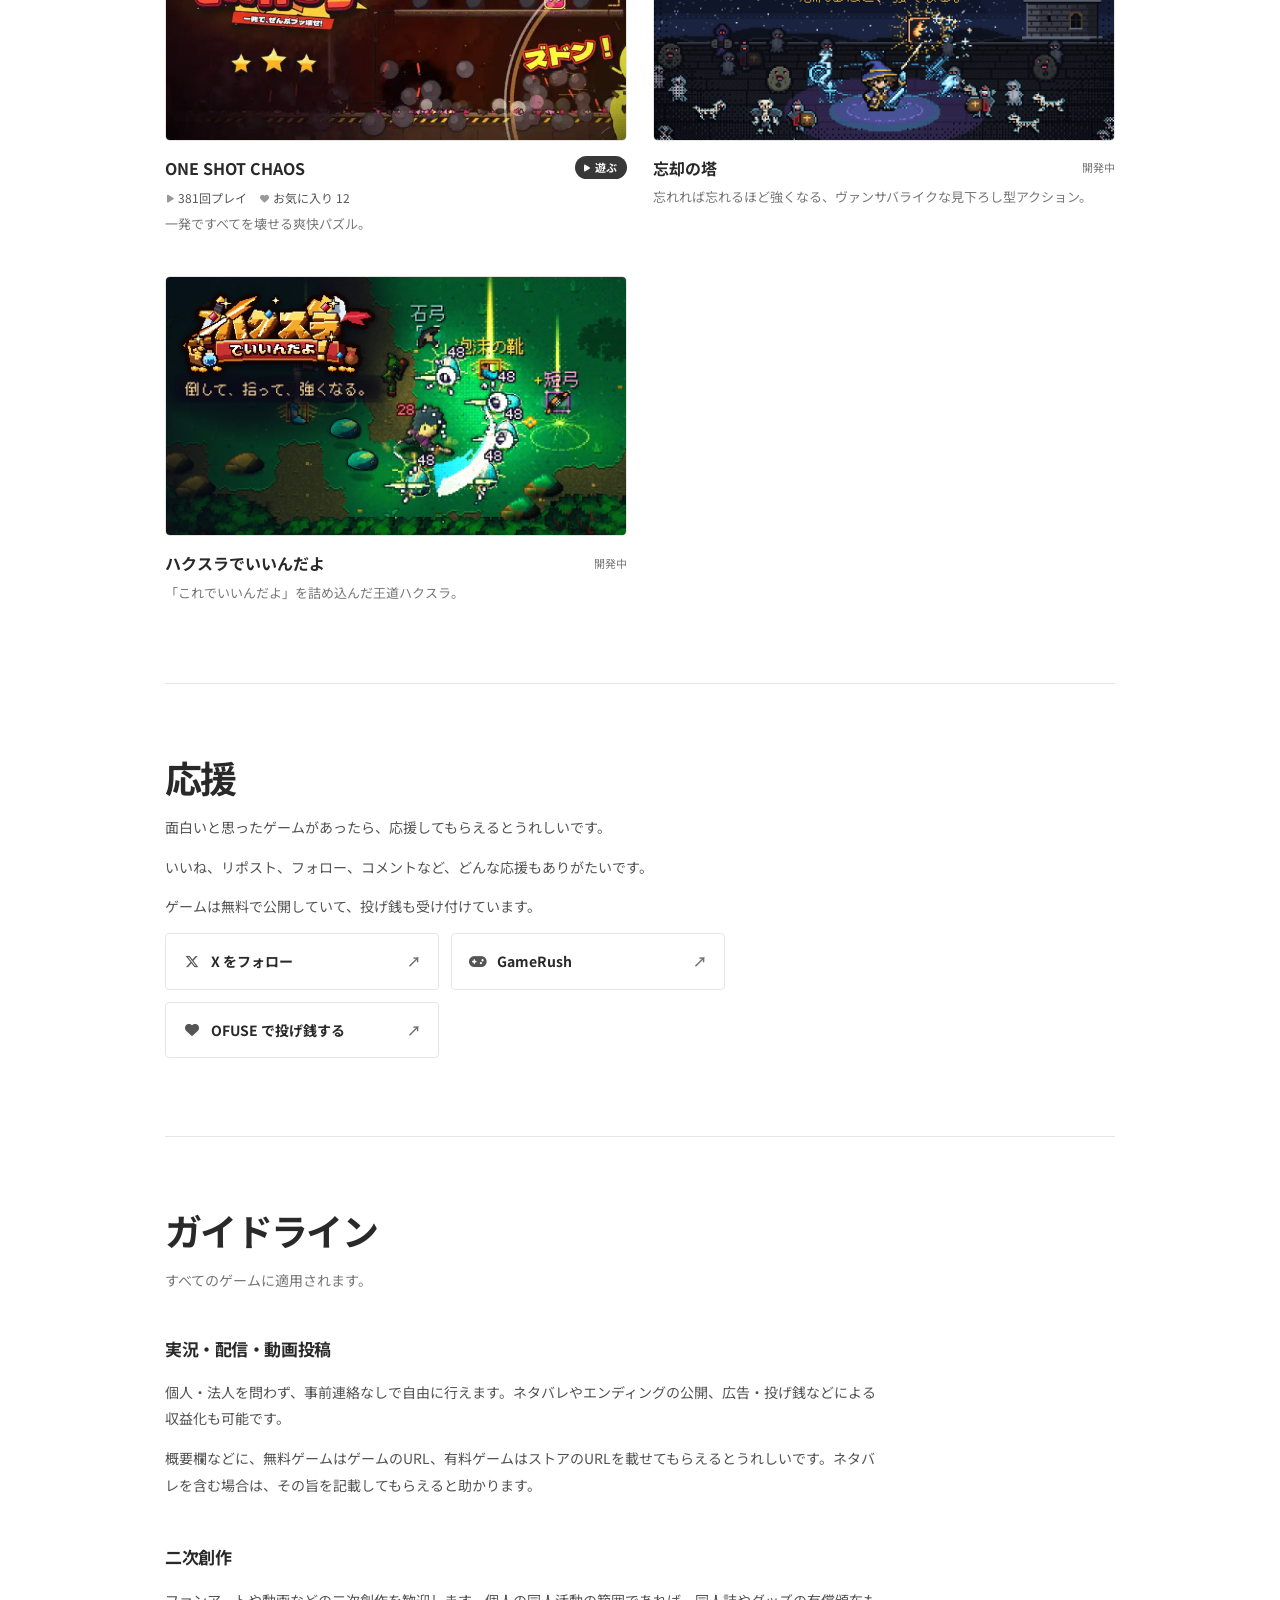
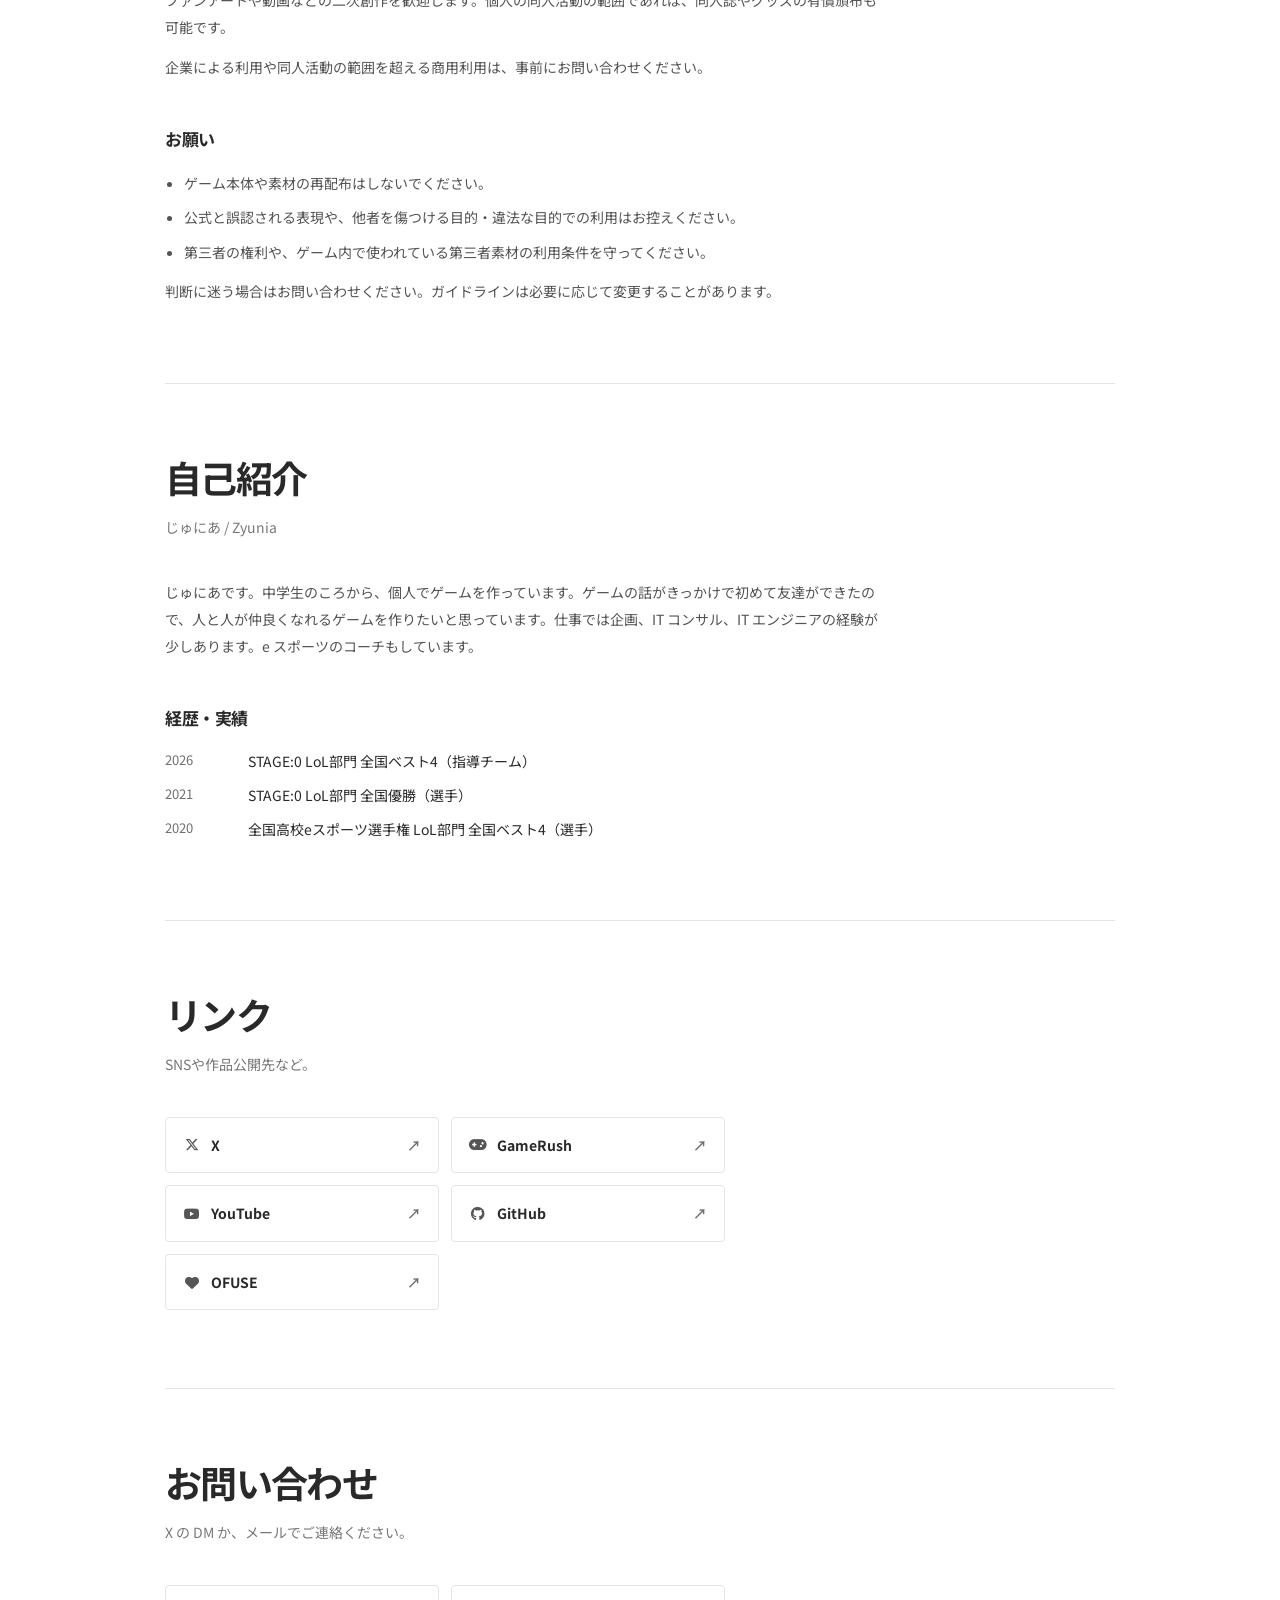
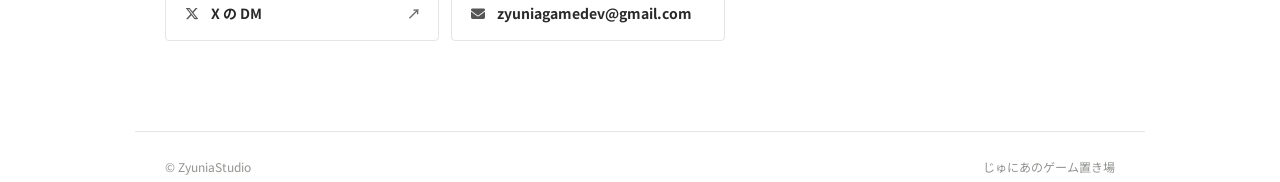
==== commit 50db0c82: "Update games and play counts from GameRush" ====
--- a/index.html
+++ b/index.html
@@ -57,43 +57,43 @@
         <a class="game reveal" href="https://gamerush.jp/g/t0ZRjDe" target="_blank" rel="noopener noreferrer">
           <div class="art art-square"><img class="art-backdrop" src="/img/gamerush-t0ZRjDe.webp" alt="" aria-hidden="true" width="720" height="720" loading="lazy" decoding="async"><img src="/img/gamerush-t0ZRjDe.webp" alt="日本シミュレーター" width="720" height="720" fetchpriority="high"><span class="badge">いちばん人気</span></div>
           <div class="title-line"><h3>日本シミュレーター</h3><span class="status play"><i class="icon icon-play" aria-hidden="true"></i>遊ぶ</span></div>
-          <p class="stats"><span><i class="icon icon-play" aria-hidden="true"></i>88,184回プレイ</span><span><i class="icon icon-heart" aria-hidden="true"></i>お気に入り 865</span></p>
+          <p class="stats"><span><i class="icon icon-play" aria-hidden="true"></i>91,728回プレイ</span><span><i class="icon icon-heart" aria-hidden="true"></i>お気に入り 905</span></p>
           <p class="desc">所持金0円。ヤバダ電機の「ブレステ5」は97,980円。しかもソフトは別売り。</p>
         </a>
         <a class="game reveal" href="https://gamerush.jp/g/lT32jMu" target="_blank" rel="noopener noreferrer">
           <div class="art art-square"><img class="art-backdrop" src="/img/gamerush-lT32jMu.webp" alt="" aria-hidden="true" width="720" height="720" loading="lazy" decoding="async"><img src="/img/gamerush-lT32jMu.webp" alt="上げ底、バレませんでした" width="720" height="720"></div>
           <div class="title-line"><h3>上げ底、バレませんでした</h3><span class="status play"><i class="icon icon-play" aria-hidden="true"></i>遊ぶ</span></div>
-          <p class="stats"><span><i class="icon icon-play" aria-hidden="true"></i>83,419回プレイ</span><span><i class="icon icon-heart" aria-hidden="true"></i>お気に入り 32</span></p>
+          <p class="stats"><span><i class="icon icon-play" aria-hidden="true"></i>83,591回プレイ</span><span><i class="icon icon-heart" aria-hidden="true"></i>お気に入り 33</span></p>
           <p class="desc">弁当の底を指でなぞるだけ。1回30秒！</p>
+        </a>
+        <a class="game reveal" href="https://gamerush.jp/g/8NmEOSd" target="_blank" rel="noopener noreferrer">
+          <div class="art art-square"><img class="art-backdrop" src="/img/gamerush-8NmEOSd.webp" alt="" aria-hidden="true" width="720" height="720" loading="lazy" decoding="async"><img src="/img/gamerush-8NmEOSd.webp" alt="たれ耳うさぎを撫でて！" width="720" height="720" loading="lazy" decoding="async"></div>
+          <div class="title-line"><h3>たれ耳うさぎを撫でて！</h3><span class="status play"><i class="icon icon-play" aria-hidden="true"></i>遊ぶ</span></div>
+          <p class="stats"><span><i class="icon icon-play" aria-hidden="true"></i>60,945回プレイ</span><span><i class="icon icon-heart" aria-hidden="true"></i>お気に入り 421</span></p>
+          <p class="desc">モフモフのたれ耳うさぎを、ただ撫でるだけ。</p>
         </a>
         <a class="game reveal" href="https://gamerush.jp/g/4zoyW6a" target="_blank" rel="noopener noreferrer">
           <div class="art"><img src="/img/kokokomai.webp" alt="古古古米、炊けました" width="1280" height="720" loading="lazy" decoding="async"></div>
           <div class="title-line"><h3>古古古米、炊けました</h3><span class="status play"><i class="icon icon-play" aria-hidden="true"></i>遊ぶ</span></div>
-          <p class="stats"><span><i class="icon icon-play" aria-hidden="true"></i>33,416回プレイ</span><span><i class="icon icon-heart" aria-hidden="true"></i>お気に入り 62</span></p>
+          <p class="stats"><span><i class="icon icon-play" aria-hidden="true"></i>33,788回プレイ</span><span><i class="icon icon-heart" aria-hidden="true"></i>お気に入り 71</span></p>
           <p class="desc">備蓄の古古古米を、土鍋で新米みたいに炊けるゲーム。</p>
-        </a>
-        <a class="game reveal" href="https://gamerush.jp/g/8NmEOSd" target="_blank" rel="noopener noreferrer">
-          <div class="art art-square"><img class="art-backdrop" src="/img/gamerush-8NmEOSd.webp" alt="" aria-hidden="true" width="720" height="720" loading="lazy" decoding="async"><img src="/img/gamerush-8NmEOSd.webp" alt="たれ耳うさぎを撫でて！" width="720" height="720" loading="lazy" decoding="async"></div>
-          <div class="title-line"><h3>たれ耳うさぎを撫でて！</h3><span class="status play"><i class="icon icon-play" aria-hidden="true"></i>遊ぶ</span></div>
-          <p class="stats"><span><i class="icon icon-play" aria-hidden="true"></i>26,699回プレイ</span><span><i class="icon icon-heart" aria-hidden="true"></i>お気に入り 225</span></p>
-          <p class="desc">モフモフのたれ耳うさぎを、ただ撫でるだけ。</p>
         </a>
         <a class="game reveal" href="https://gamerush.jp/g/yJ9JFMc" target="_blank" rel="noopener noreferrer">
           <div class="art"><img src="/img/ikareta.webp" alt="イカレタイレブン" width="720" height="405" loading="lazy" decoding="async"></div>
           <div class="title-line"><h3>イカレタイレブン</h3><span class="status play"><i class="icon icon-play" aria-hidden="true"></i>遊ぶ</span></div>
-          <p class="stats"><span><i class="icon icon-play" aria-hidden="true"></i>25,254回プレイ</span><span><i class="icon icon-heart" aria-hidden="true"></i>お気に入り 158</span></p>
+          <p class="stats"><span><i class="icon icon-play" aria-hidden="true"></i>25,451回プレイ</span><span><i class="icon icon-heart" aria-hidden="true"></i>お気に入り 166</span></p>
           <p class="desc">ローグライク × サッカー。</p>
         </a>
         <a class="game reveal" href="https://gamerush.jp/g/GZwhcbc" target="_blank" rel="noopener noreferrer">
           <div class="art"><img src="/img/60-survivor.webp" alt="60秒無双サバイバー" width="720" height="405" loading="lazy" decoding="async"></div>
           <div class="title-line"><h3>60秒無双サバイバー</h3><span class="status play"><i class="icon icon-play" aria-hidden="true"></i>遊ぶ</span></div>
-          <p class="stats"><span><i class="icon icon-play" aria-hidden="true"></i>471回プレイ</span><span><i class="icon icon-heart" aria-hidden="true"></i>お気に入り 10</span></p>
+          <p class="stats"><span><i class="icon icon-play" aria-hidden="true"></i>477回プレイ</span><span><i class="icon icon-heart" aria-hidden="true"></i>お気に入り 10</span></p>
           <p class="desc">60秒で最強を目指すサバイバーゲーム。</p>
         </a>
         <a class="game reveal" href="https://gamerush.jp/g/gGlyAV8" target="_blank" rel="noopener noreferrer">
           <div class="art"><img src="/img/one-shot-chaos.webp" alt="ONE SHOT CHAOS" width="720" height="405" loading="lazy" decoding="async"></div>
           <div class="title-line"><h3>ONE SHOT CHAOS</h3><span class="status play"><i class="icon icon-play" aria-hidden="true"></i>遊ぶ</span></div>
-          <p class="stats"><span><i class="icon icon-play" aria-hidden="true"></i>377回プレイ</span><span><i class="icon icon-heart" aria-hidden="true"></i>お気に入り 12</span></p>
+          <p class="stats"><span><i class="icon icon-play" aria-hidden="true"></i>381回プレイ</span><span><i class="icon icon-heart" aria-hidden="true"></i>お気に入り 12</span></p>
           <p class="desc">一発ですべてを壊せる爽快パズル。</p>
         </a>
         <div class="game reveal">
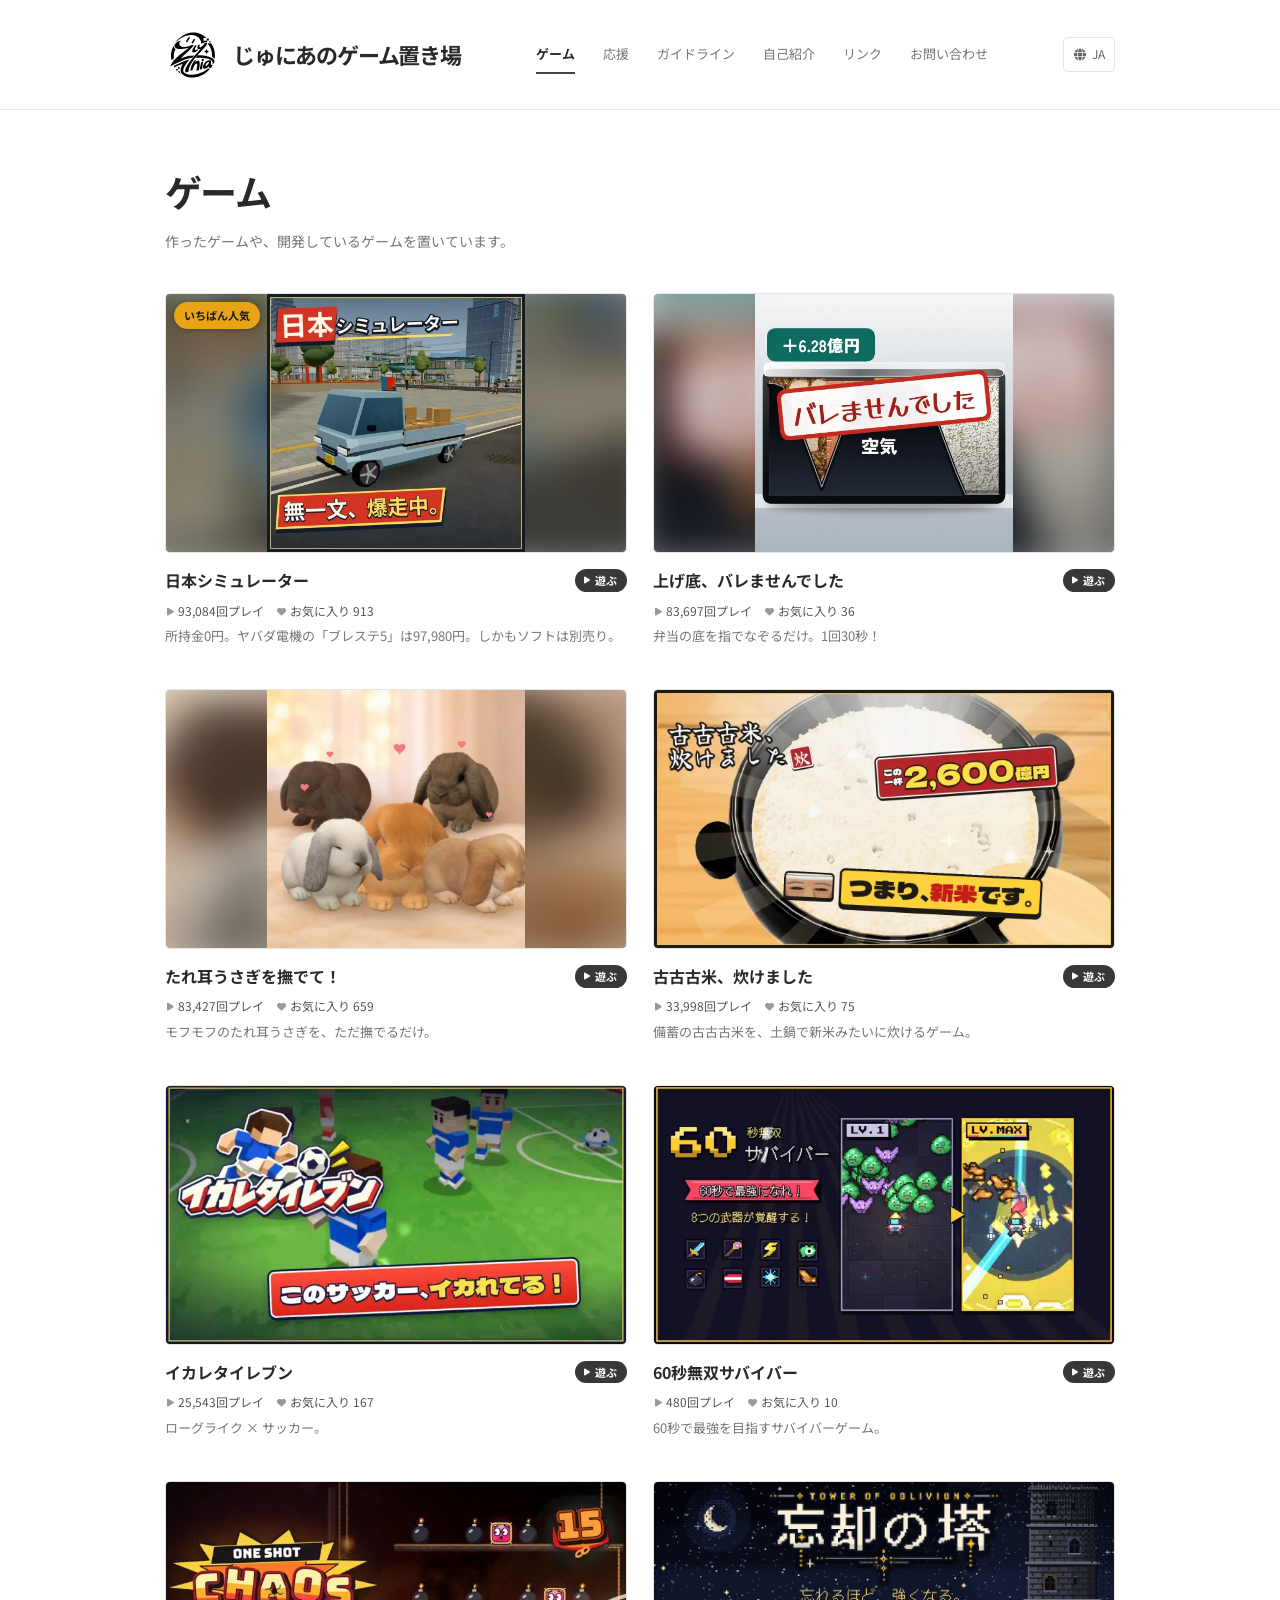
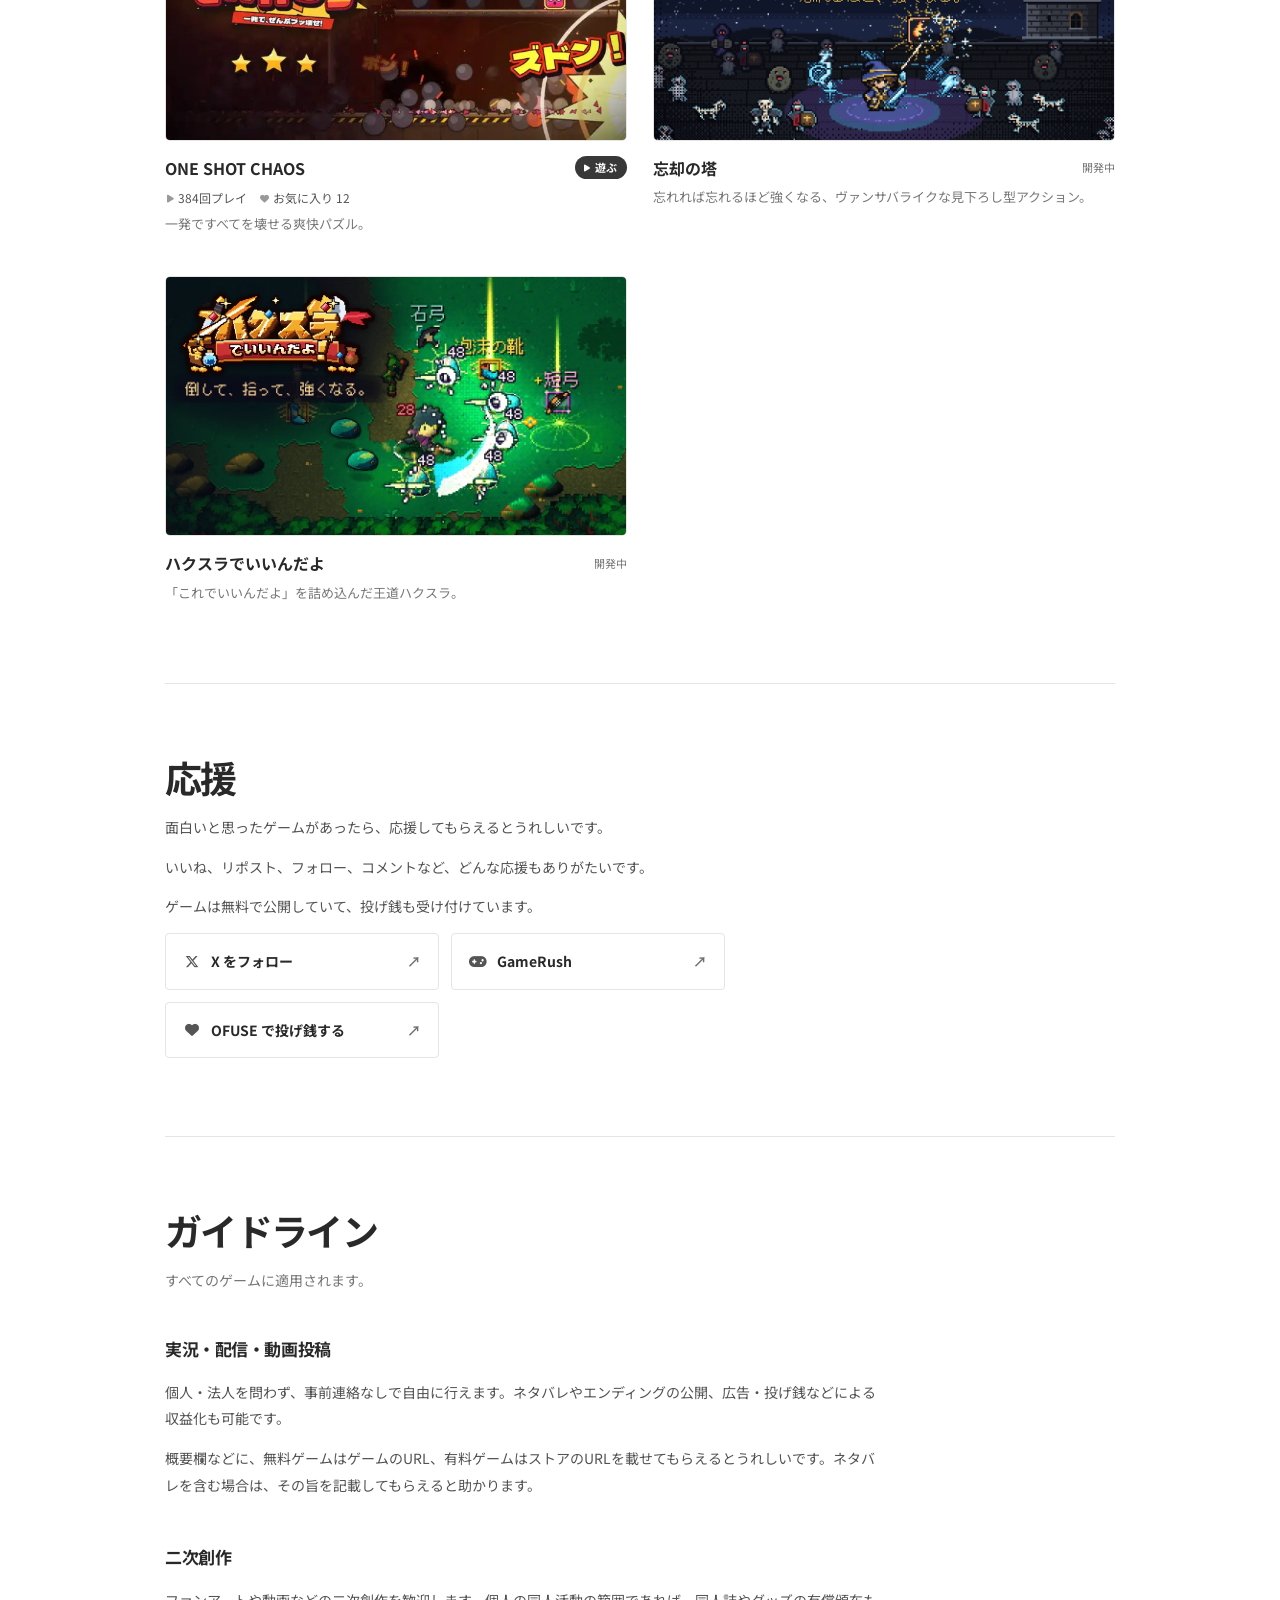
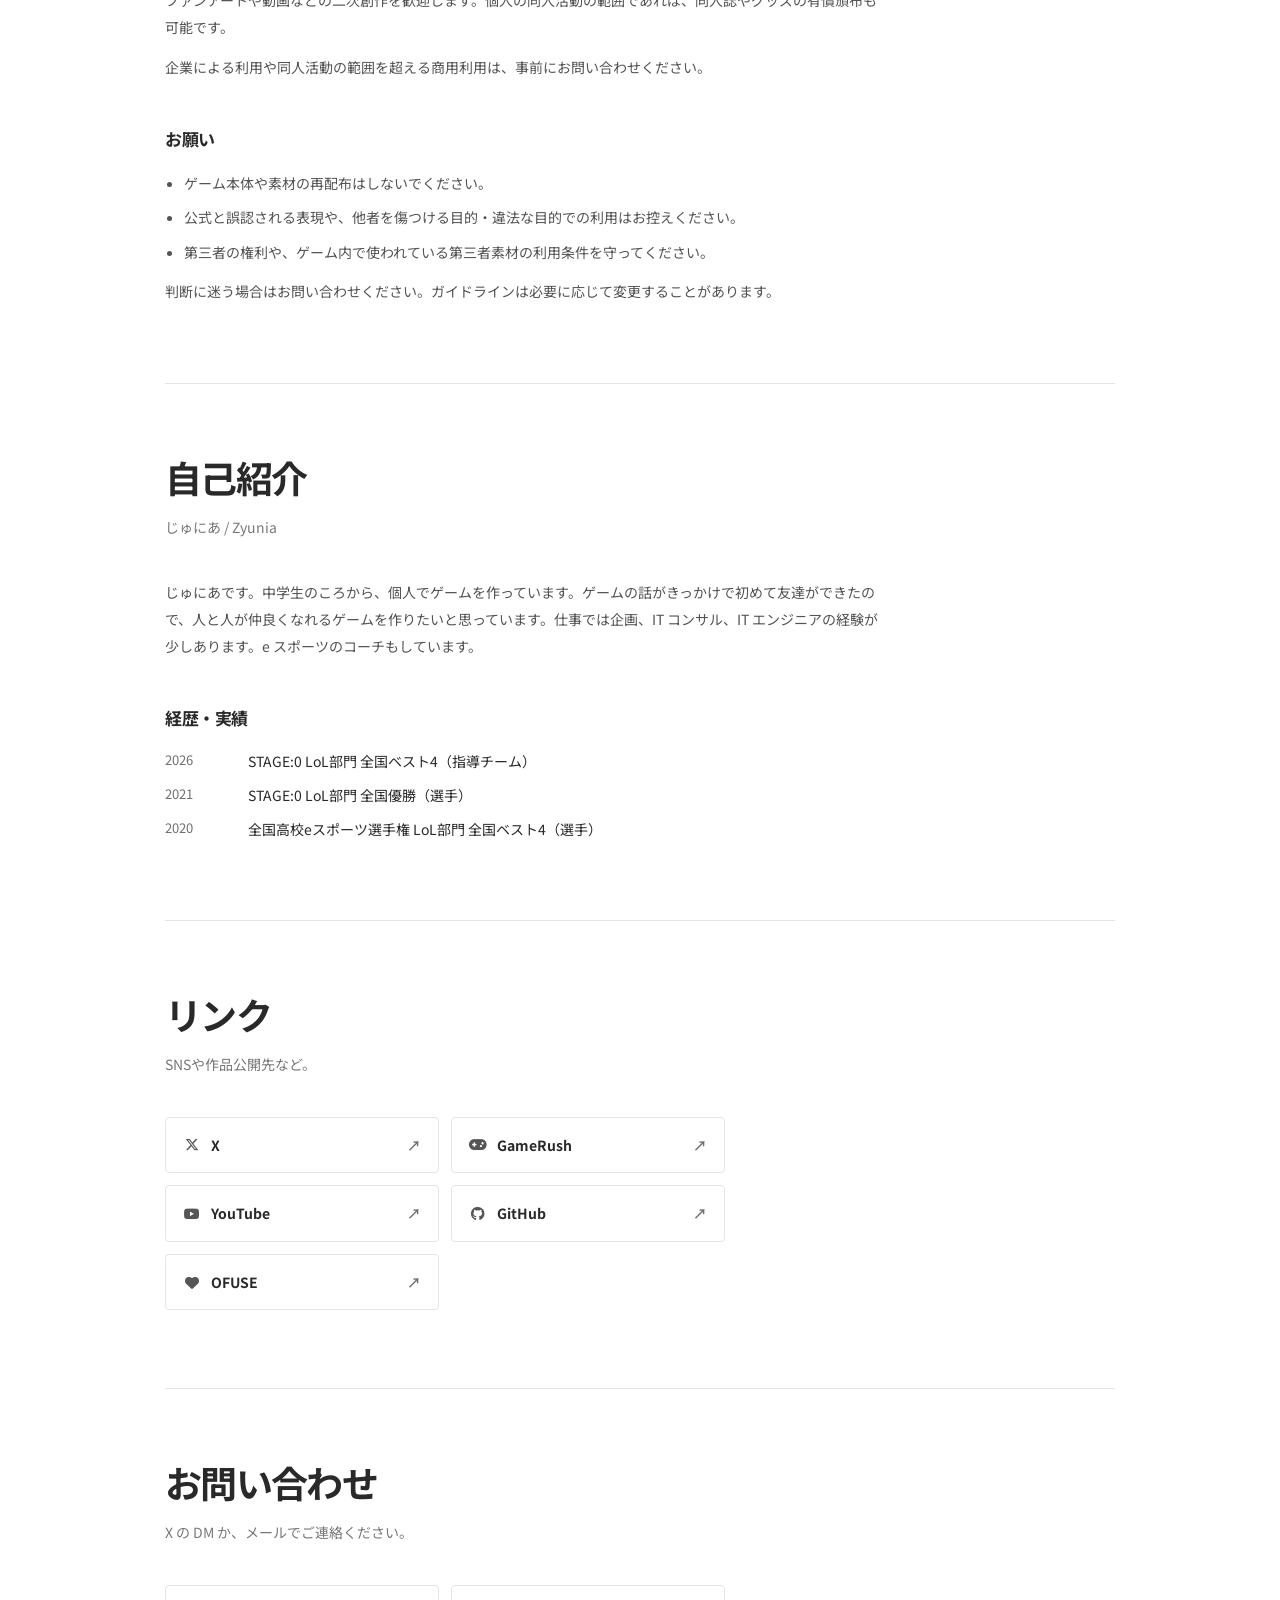
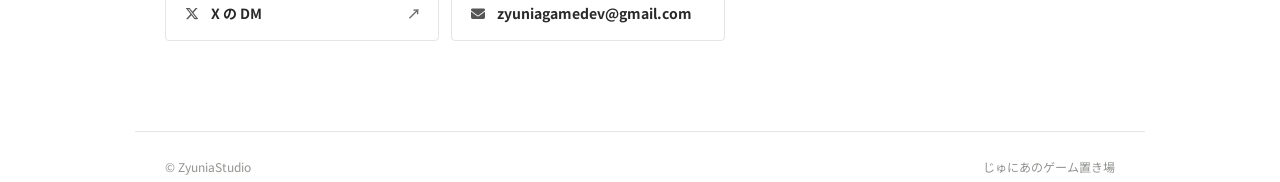
==== commit ea9e2774: "Update games and play counts from GameRush" ====
--- a/index.html
+++ b/index.html
@@ -57,43 +57,43 @@
         <a class="game reveal" href="https://gamerush.jp/g/t0ZRjDe" target="_blank" rel="noopener noreferrer">
           <div class="art art-square"><img class="art-backdrop" src="/img/gamerush-t0ZRjDe.webp" alt="" aria-hidden="true" width="720" height="720" loading="lazy" decoding="async"><img src="/img/gamerush-t0ZRjDe.webp" alt="日本シミュレーター" width="720" height="720" fetchpriority="high"><span class="badge">いちばん人気</span></div>
           <div class="title-line"><h3>日本シミュレーター</h3><span class="status play"><i class="icon icon-play" aria-hidden="true"></i>遊ぶ</span></div>
-          <p class="stats"><span><i class="icon icon-play" aria-hidden="true"></i>91,728回プレイ</span><span><i class="icon icon-heart" aria-hidden="true"></i>お気に入り 905</span></p>
+          <p class="stats"><span><i class="icon icon-play" aria-hidden="true"></i>93,084回プレイ</span><span><i class="icon icon-heart" aria-hidden="true"></i>お気に入り 913</span></p>
           <p class="desc">所持金0円。ヤバダ電機の「ブレステ5」は97,980円。しかもソフトは別売り。</p>
         </a>
         <a class="game reveal" href="https://gamerush.jp/g/lT32jMu" target="_blank" rel="noopener noreferrer">
           <div class="art art-square"><img class="art-backdrop" src="/img/gamerush-lT32jMu.webp" alt="" aria-hidden="true" width="720" height="720" loading="lazy" decoding="async"><img src="/img/gamerush-lT32jMu.webp" alt="上げ底、バレませんでした" width="720" height="720"></div>
           <div class="title-line"><h3>上げ底、バレませんでした</h3><span class="status play"><i class="icon icon-play" aria-hidden="true"></i>遊ぶ</span></div>
-          <p class="stats"><span><i class="icon icon-play" aria-hidden="true"></i>83,591回プレイ</span><span><i class="icon icon-heart" aria-hidden="true"></i>お気に入り 33</span></p>
+          <p class="stats"><span><i class="icon icon-play" aria-hidden="true"></i>83,697回プレイ</span><span><i class="icon icon-heart" aria-hidden="true"></i>お気に入り 36</span></p>
           <p class="desc">弁当の底を指でなぞるだけ。1回30秒！</p>
         </a>
         <a class="game reveal" href="https://gamerush.jp/g/8NmEOSd" target="_blank" rel="noopener noreferrer">
           <div class="art art-square"><img class="art-backdrop" src="/img/gamerush-8NmEOSd.webp" alt="" aria-hidden="true" width="720" height="720" loading="lazy" decoding="async"><img src="/img/gamerush-8NmEOSd.webp" alt="たれ耳うさぎを撫でて！" width="720" height="720" loading="lazy" decoding="async"></div>
           <div class="title-line"><h3>たれ耳うさぎを撫でて！</h3><span class="status play"><i class="icon icon-play" aria-hidden="true"></i>遊ぶ</span></div>
-          <p class="stats"><span><i class="icon icon-play" aria-hidden="true"></i>60,945回プレイ</span><span><i class="icon icon-heart" aria-hidden="true"></i>お気に入り 421</span></p>
+          <p class="stats"><span><i class="icon icon-play" aria-hidden="true"></i>83,427回プレイ</span><span><i class="icon icon-heart" aria-hidden="true"></i>お気に入り 659</span></p>
           <p class="desc">モフモフのたれ耳うさぎを、ただ撫でるだけ。</p>
         </a>
         <a class="game reveal" href="https://gamerush.jp/g/4zoyW6a" target="_blank" rel="noopener noreferrer">
           <div class="art"><img src="/img/kokokomai.webp" alt="古古古米、炊けました" width="1280" height="720" loading="lazy" decoding="async"></div>
           <div class="title-line"><h3>古古古米、炊けました</h3><span class="status play"><i class="icon icon-play" aria-hidden="true"></i>遊ぶ</span></div>
-          <p class="stats"><span><i class="icon icon-play" aria-hidden="true"></i>33,788回プレイ</span><span><i class="icon icon-heart" aria-hidden="true"></i>お気に入り 71</span></p>
+          <p class="stats"><span><i class="icon icon-play" aria-hidden="true"></i>33,998回プレイ</span><span><i class="icon icon-heart" aria-hidden="true"></i>お気に入り 75</span></p>
           <p class="desc">備蓄の古古古米を、土鍋で新米みたいに炊けるゲーム。</p>
         </a>
         <a class="game reveal" href="https://gamerush.jp/g/yJ9JFMc" target="_blank" rel="noopener noreferrer">
           <div class="art"><img src="/img/ikareta.webp" alt="イカレタイレブン" width="720" height="405" loading="lazy" decoding="async"></div>
           <div class="title-line"><h3>イカレタイレブン</h3><span class="status play"><i class="icon icon-play" aria-hidden="true"></i>遊ぶ</span></div>
-          <p class="stats"><span><i class="icon icon-play" aria-hidden="true"></i>25,451回プレイ</span><span><i class="icon icon-heart" aria-hidden="true"></i>お気に入り 166</span></p>
+          <p class="stats"><span><i class="icon icon-play" aria-hidden="true"></i>25,543回プレイ</span><span><i class="icon icon-heart" aria-hidden="true"></i>お気に入り 167</span></p>
           <p class="desc">ローグライク × サッカー。</p>
         </a>
         <a class="game reveal" href="https://gamerush.jp/g/GZwhcbc" target="_blank" rel="noopener noreferrer">
           <div class="art"><img src="/img/60-survivor.webp" alt="60秒無双サバイバー" width="720" height="405" loading="lazy" decoding="async"></div>
           <div class="title-line"><h3>60秒無双サバイバー</h3><span class="status play"><i class="icon icon-play" aria-hidden="true"></i>遊ぶ</span></div>
-          <p class="stats"><span><i class="icon icon-play" aria-hidden="true"></i>477回プレイ</span><span><i class="icon icon-heart" aria-hidden="true"></i>お気に入り 10</span></p>
+          <p class="stats"><span><i class="icon icon-play" aria-hidden="true"></i>480回プレイ</span><span><i class="icon icon-heart" aria-hidden="true"></i>お気に入り 10</span></p>
           <p class="desc">60秒で最強を目指すサバイバーゲーム。</p>
         </a>
         <a class="game reveal" href="https://gamerush.jp/g/gGlyAV8" target="_blank" rel="noopener noreferrer">
           <div class="art"><img src="/img/one-shot-chaos.webp" alt="ONE SHOT CHAOS" width="720" height="405" loading="lazy" decoding="async"></div>
           <div class="title-line"><h3>ONE SHOT CHAOS</h3><span class="status play"><i class="icon icon-play" aria-hidden="true"></i>遊ぶ</span></div>
-          <p class="stats"><span><i class="icon icon-play" aria-hidden="true"></i>381回プレイ</span><span><i class="icon icon-heart" aria-hidden="true"></i>お気に入り 12</span></p>
+          <p class="stats"><span><i class="icon icon-play" aria-hidden="true"></i>384回プレイ</span><span><i class="icon icon-heart" aria-hidden="true"></i>お気に入り 12</span></p>
           <p class="desc">一発ですべてを壊せる爽快パズル。</p>
         </a>
         <div class="game reveal">
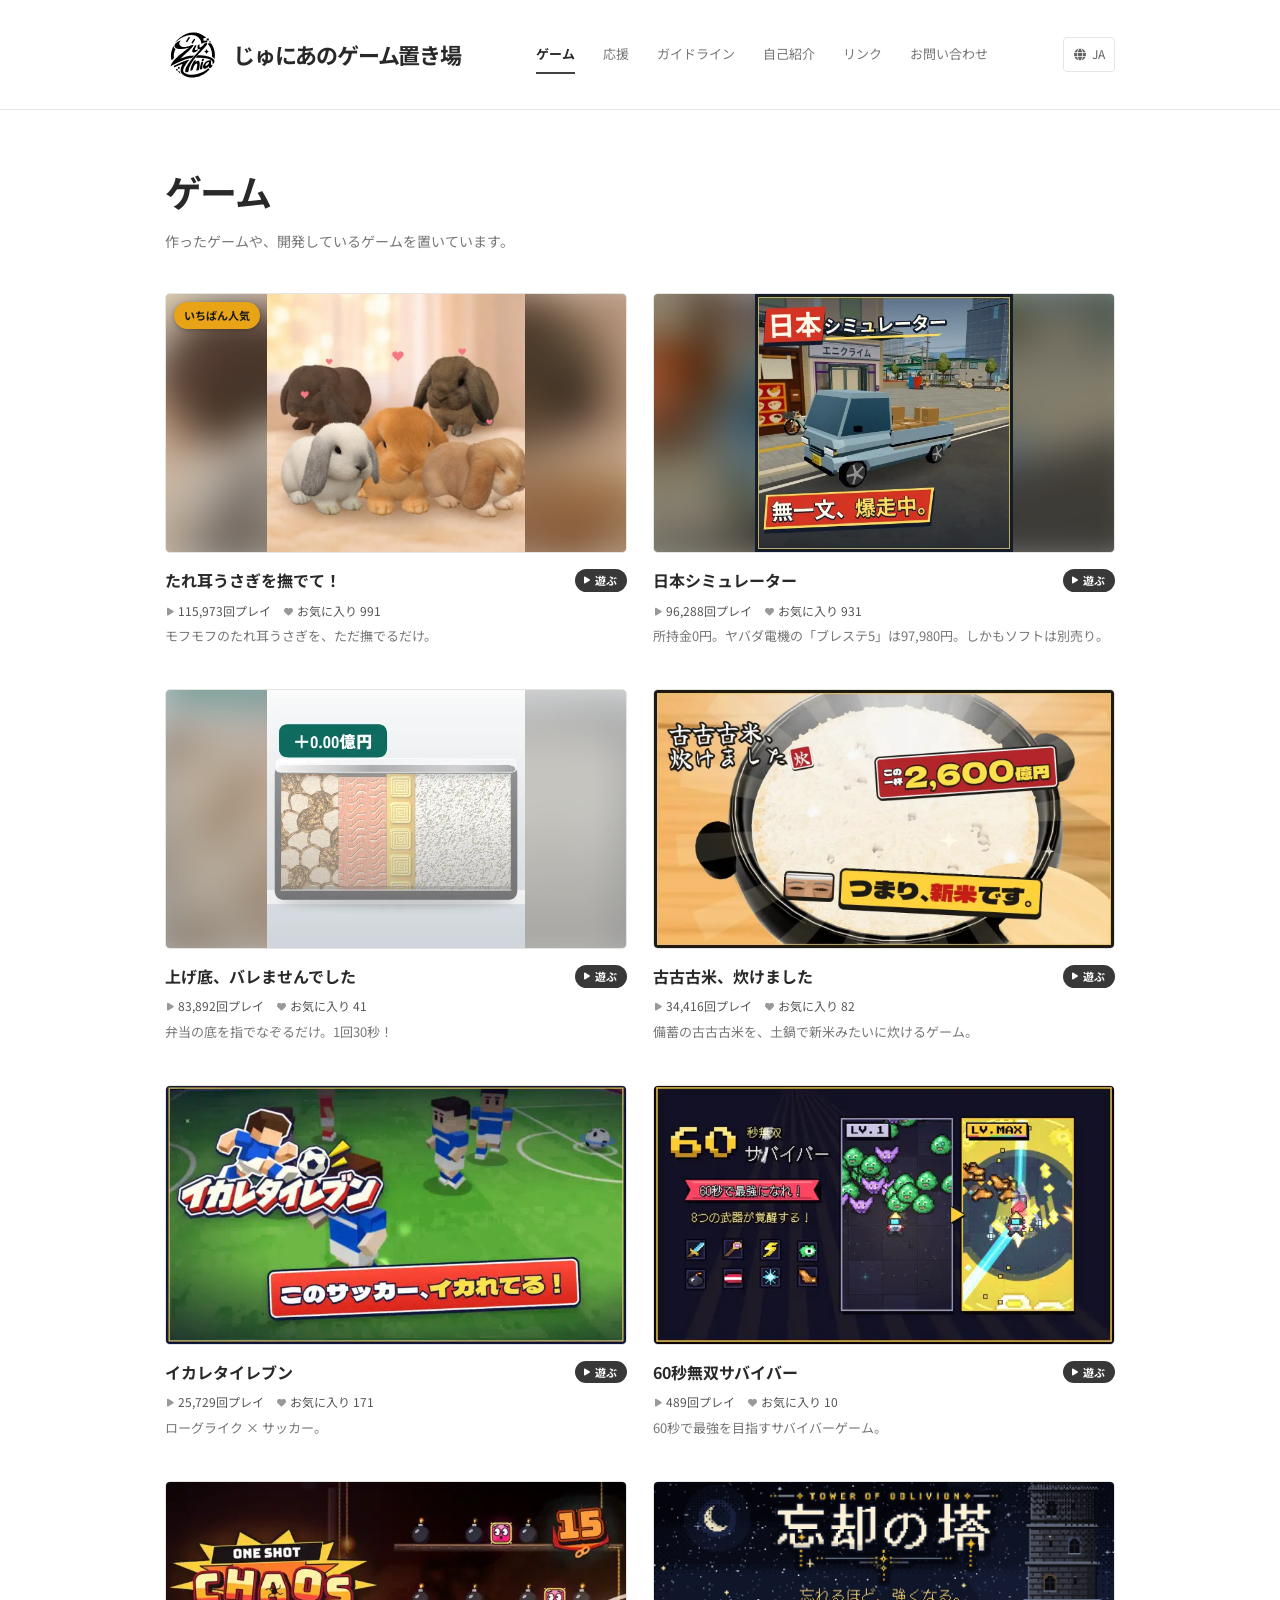
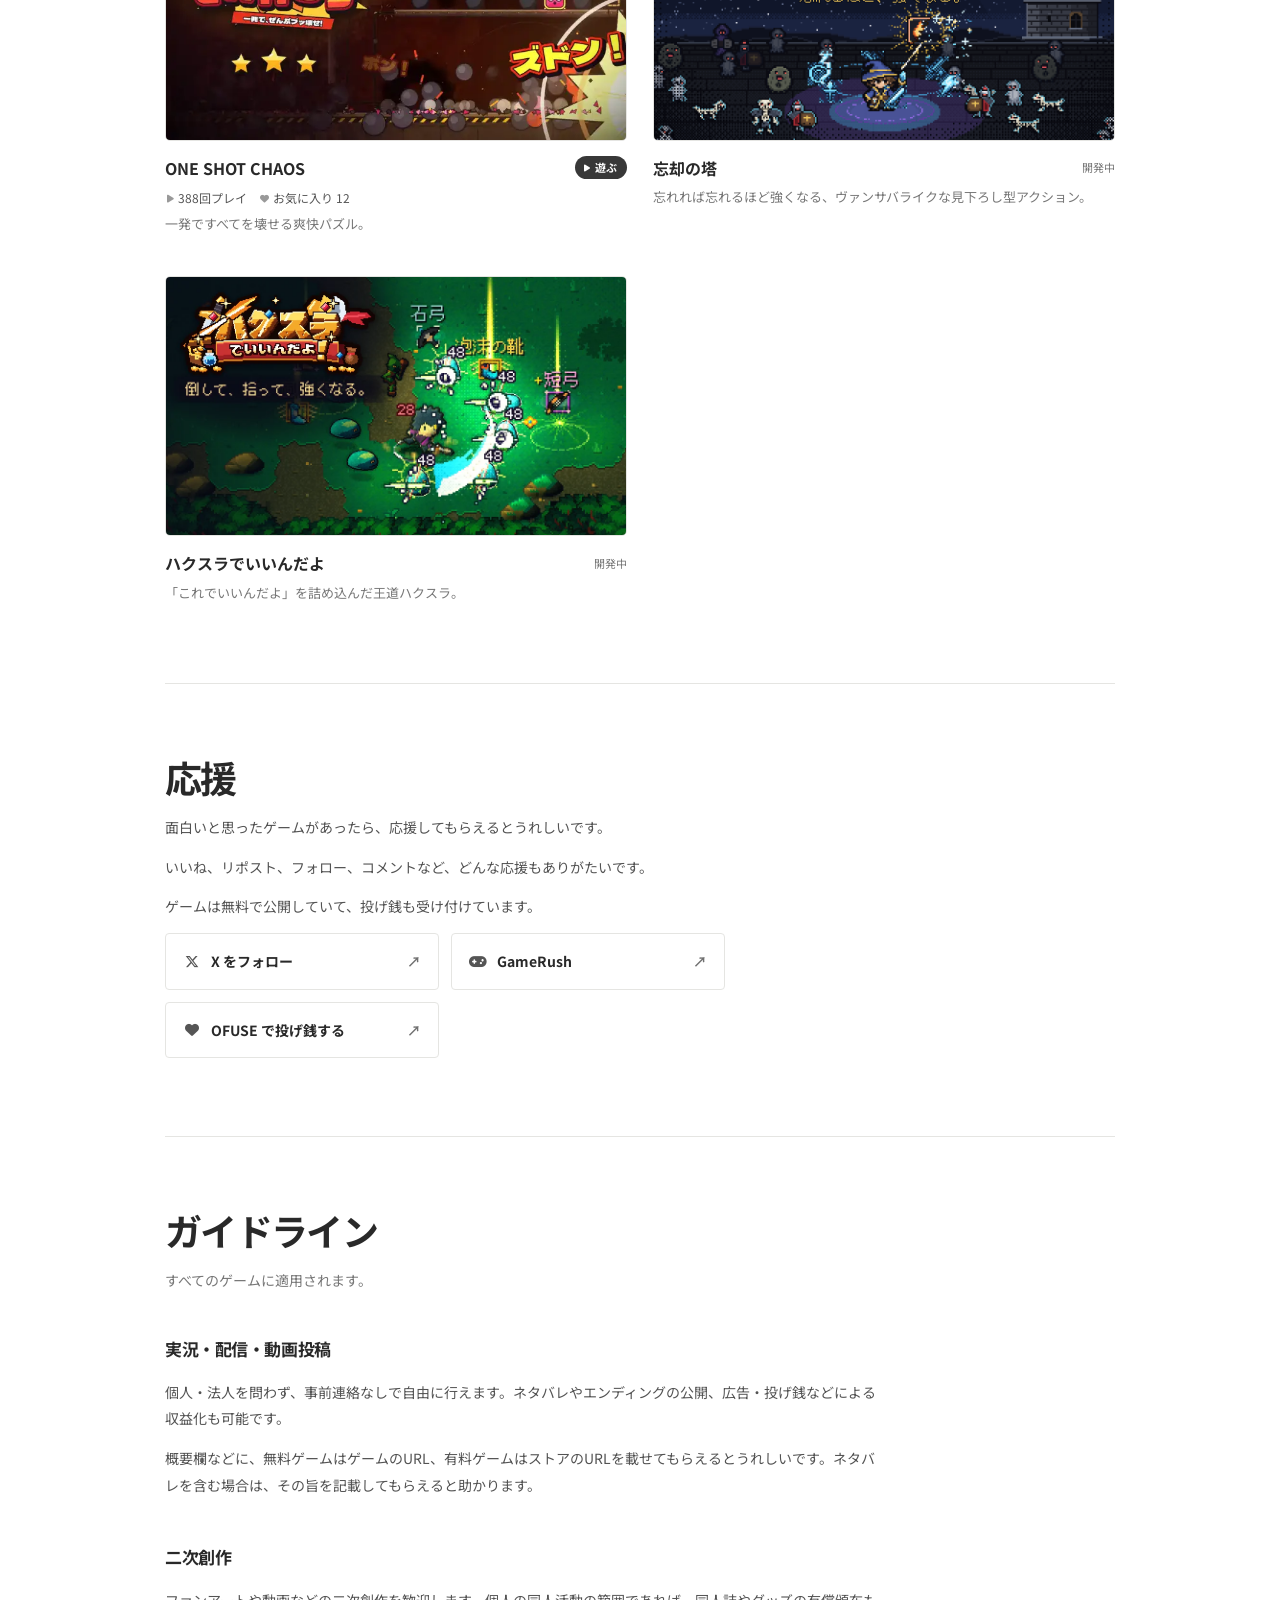
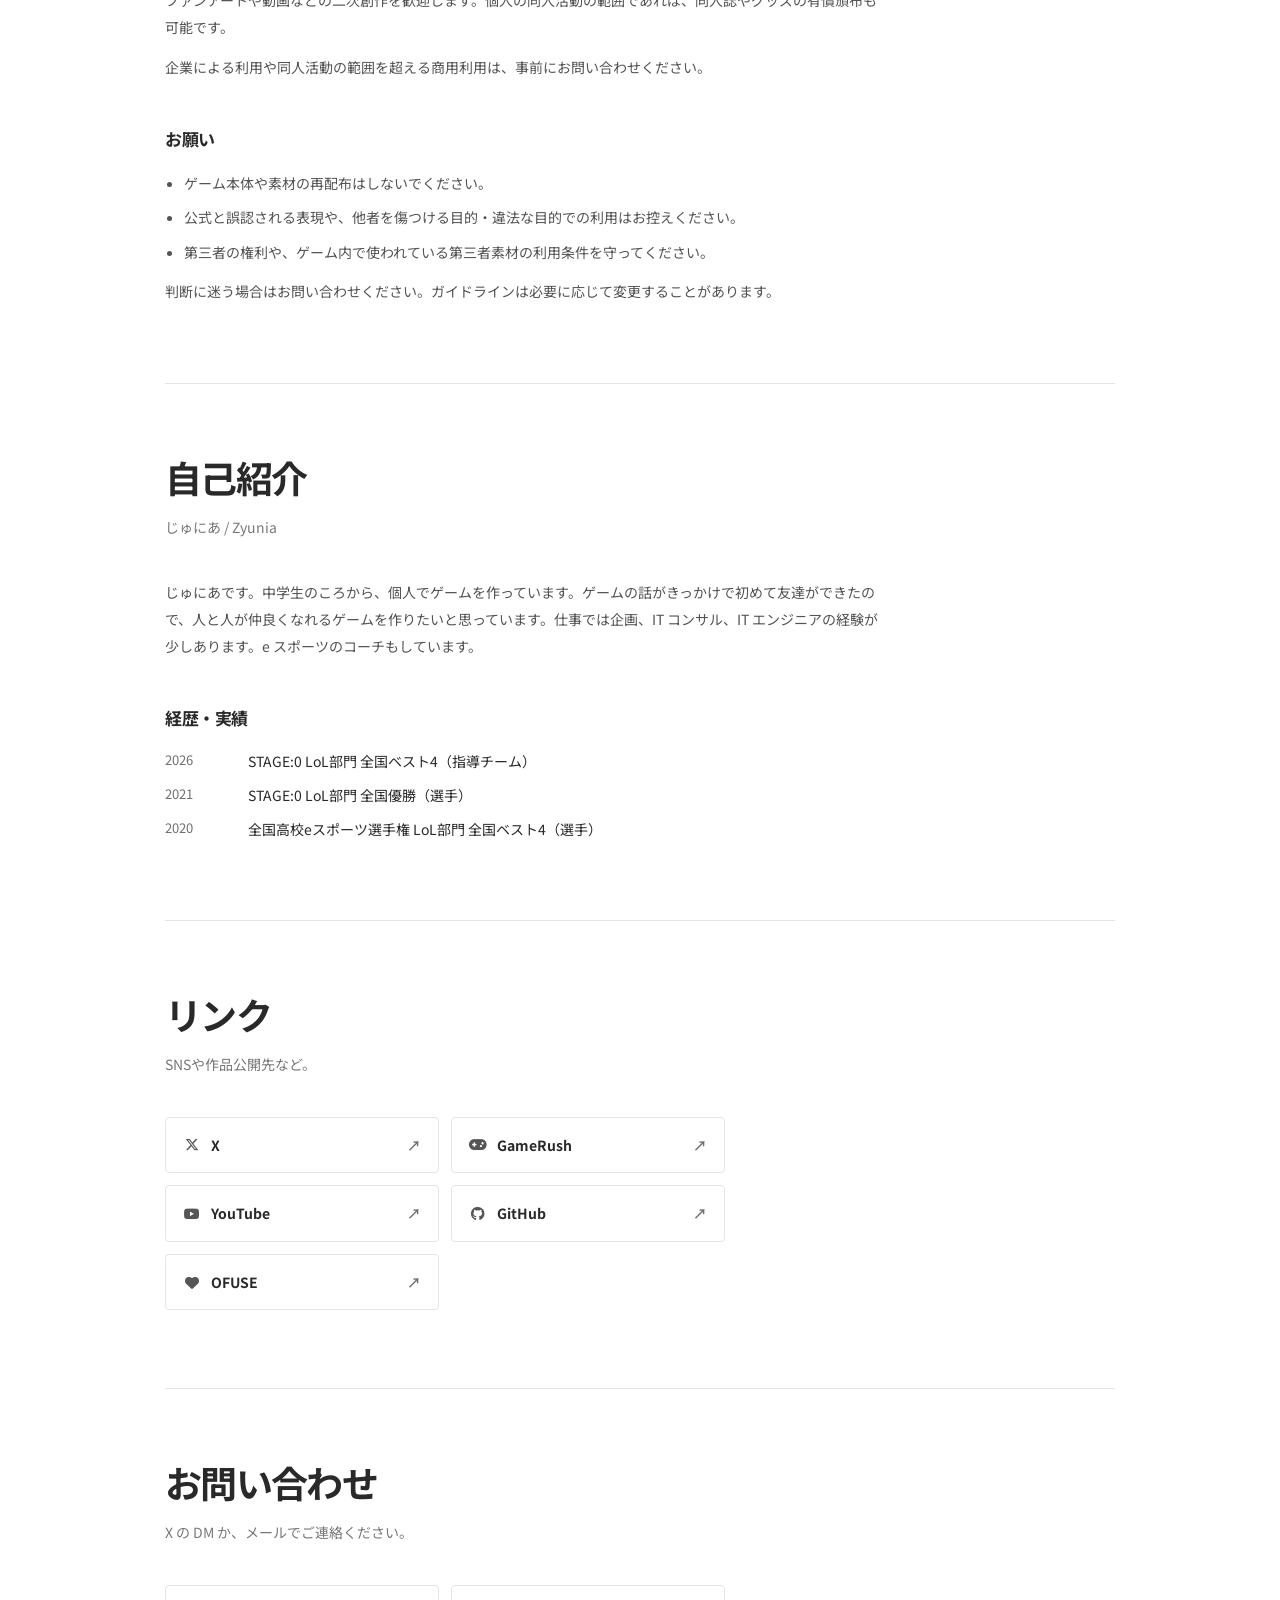
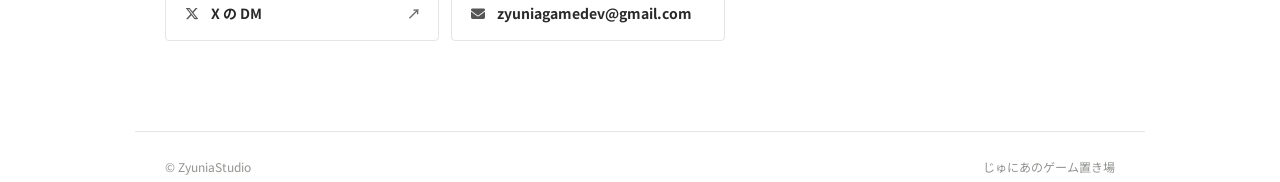
==== commit a196e4e5: "Update games and play counts from GameRush" ====
--- a/index.html
+++ b/index.html
@@ -54,46 +54,46 @@
       <h1 class="heading reveal">ゲーム</h1>
       <p class="lead reveal">作ったゲームや、開発しているゲームを置いています。</p>
       <div class="grid">
+        <a class="game reveal" href="https://gamerush.jp/g/8NmEOSd" target="_blank" rel="noopener noreferrer">
+          <div class="art art-square"><img class="art-backdrop" src="/img/gamerush-8NmEOSd.webp" alt="" aria-hidden="true" width="720" height="720" loading="lazy" decoding="async"><img src="/img/gamerush-8NmEOSd.webp" alt="たれ耳うさぎを撫でて！" width="720" height="720" fetchpriority="high"><span class="badge">いちばん人気</span></div>
+          <div class="title-line"><h3>たれ耳うさぎを撫でて！</h3><span class="status play"><i class="icon icon-play" aria-hidden="true"></i>遊ぶ</span></div>
+          <p class="stats"><span><i class="icon icon-play" aria-hidden="true"></i>115,973回プレイ</span><span><i class="icon icon-heart" aria-hidden="true"></i>お気に入り 991</span></p>
+          <p class="desc">モフモフのたれ耳うさぎを、ただ撫でるだけ。</p>
+        </a>
         <a class="game reveal" href="https://gamerush.jp/g/t0ZRjDe" target="_blank" rel="noopener noreferrer">
-          <div class="art art-square"><img class="art-backdrop" src="/img/gamerush-t0ZRjDe.webp" alt="" aria-hidden="true" width="720" height="720" loading="lazy" decoding="async"><img src="/img/gamerush-t0ZRjDe.webp" alt="日本シミュレーター" width="720" height="720" fetchpriority="high"><span class="badge">いちばん人気</span></div>
+          <div class="art art-square"><img class="art-backdrop" src="/img/gamerush-t0ZRjDe.webp" alt="" aria-hidden="true" width="720" height="720" loading="lazy" decoding="async"><img src="/img/gamerush-t0ZRjDe.webp" alt="日本シミュレーター" width="720" height="720"></div>
           <div class="title-line"><h3>日本シミュレーター</h3><span class="status play"><i class="icon icon-play" aria-hidden="true"></i>遊ぶ</span></div>
-          <p class="stats"><span><i class="icon icon-play" aria-hidden="true"></i>93,084回プレイ</span><span><i class="icon icon-heart" aria-hidden="true"></i>お気に入り 913</span></p>
+          <p class="stats"><span><i class="icon icon-play" aria-hidden="true"></i>96,288回プレイ</span><span><i class="icon icon-heart" aria-hidden="true"></i>お気に入り 931</span></p>
           <p class="desc">所持金0円。ヤバダ電機の「ブレステ5」は97,980円。しかもソフトは別売り。</p>
         </a>
         <a class="game reveal" href="https://gamerush.jp/g/lT32jMu" target="_blank" rel="noopener noreferrer">
-          <div class="art art-square"><img class="art-backdrop" src="/img/gamerush-lT32jMu.webp" alt="" aria-hidden="true" width="720" height="720" loading="lazy" decoding="async"><img src="/img/gamerush-lT32jMu.webp" alt="上げ底、バレませんでした" width="720" height="720"></div>
+          <div class="art art-square"><img class="art-backdrop" src="/img/gamerush-lT32jMu.webp" alt="" aria-hidden="true" width="720" height="720" loading="lazy" decoding="async"><img src="/img/gamerush-lT32jMu.webp" alt="上げ底、バレませんでした" width="720" height="720" loading="lazy" decoding="async"></div>
           <div class="title-line"><h3>上げ底、バレませんでした</h3><span class="status play"><i class="icon icon-play" aria-hidden="true"></i>遊ぶ</span></div>
-          <p class="stats"><span><i class="icon icon-play" aria-hidden="true"></i>83,697回プレイ</span><span><i class="icon icon-heart" aria-hidden="true"></i>お気に入り 36</span></p>
+          <p class="stats"><span><i class="icon icon-play" aria-hidden="true"></i>83,892回プレイ</span><span><i class="icon icon-heart" aria-hidden="true"></i>お気に入り 41</span></p>
           <p class="desc">弁当の底を指でなぞるだけ。1回30秒！</p>
-        </a>
-        <a class="game reveal" href="https://gamerush.jp/g/8NmEOSd" target="_blank" rel="noopener noreferrer">
-          <div class="art art-square"><img class="art-backdrop" src="/img/gamerush-8NmEOSd.webp" alt="" aria-hidden="true" width="720" height="720" loading="lazy" decoding="async"><img src="/img/gamerush-8NmEOSd.webp" alt="たれ耳うさぎを撫でて！" width="720" height="720" loading="lazy" decoding="async"></div>
-          <div class="title-line"><h3>たれ耳うさぎを撫でて！</h3><span class="status play"><i class="icon icon-play" aria-hidden="true"></i>遊ぶ</span></div>
-          <p class="stats"><span><i class="icon icon-play" aria-hidden="true"></i>83,427回プレイ</span><span><i class="icon icon-heart" aria-hidden="true"></i>お気に入り 659</span></p>
-          <p class="desc">モフモフのたれ耳うさぎを、ただ撫でるだけ。</p>
         </a>
         <a class="game reveal" href="https://gamerush.jp/g/4zoyW6a" target="_blank" rel="noopener noreferrer">
           <div class="art"><img src="/img/kokokomai.webp" alt="古古古米、炊けました" width="1280" height="720" loading="lazy" decoding="async"></div>
           <div class="title-line"><h3>古古古米、炊けました</h3><span class="status play"><i class="icon icon-play" aria-hidden="true"></i>遊ぶ</span></div>
-          <p class="stats"><span><i class="icon icon-play" aria-hidden="true"></i>33,998回プレイ</span><span><i class="icon icon-heart" aria-hidden="true"></i>お気に入り 75</span></p>
+          <p class="stats"><span><i class="icon icon-play" aria-hidden="true"></i>34,416回プレイ</span><span><i class="icon icon-heart" aria-hidden="true"></i>お気に入り 82</span></p>
           <p class="desc">備蓄の古古古米を、土鍋で新米みたいに炊けるゲーム。</p>
         </a>
         <a class="game reveal" href="https://gamerush.jp/g/yJ9JFMc" target="_blank" rel="noopener noreferrer">
           <div class="art"><img src="/img/ikareta.webp" alt="イカレタイレブン" width="720" height="405" loading="lazy" decoding="async"></div>
           <div class="title-line"><h3>イカレタイレブン</h3><span class="status play"><i class="icon icon-play" aria-hidden="true"></i>遊ぶ</span></div>
-          <p class="stats"><span><i class="icon icon-play" aria-hidden="true"></i>25,543回プレイ</span><span><i class="icon icon-heart" aria-hidden="true"></i>お気に入り 167</span></p>
+          <p class="stats"><span><i class="icon icon-play" aria-hidden="true"></i>25,729回プレイ</span><span><i class="icon icon-heart" aria-hidden="true"></i>お気に入り 171</span></p>
           <p class="desc">ローグライク × サッカー。</p>
         </a>
         <a class="game reveal" href="https://gamerush.jp/g/GZwhcbc" target="_blank" rel="noopener noreferrer">
           <div class="art"><img src="/img/60-survivor.webp" alt="60秒無双サバイバー" width="720" height="405" loading="lazy" decoding="async"></div>
           <div class="title-line"><h3>60秒無双サバイバー</h3><span class="status play"><i class="icon icon-play" aria-hidden="true"></i>遊ぶ</span></div>
-          <p class="stats"><span><i class="icon icon-play" aria-hidden="true"></i>480回プレイ</span><span><i class="icon icon-heart" aria-hidden="true"></i>お気に入り 10</span></p>
+          <p class="stats"><span><i class="icon icon-play" aria-hidden="true"></i>489回プレイ</span><span><i class="icon icon-heart" aria-hidden="true"></i>お気に入り 10</span></p>
           <p class="desc">60秒で最強を目指すサバイバーゲーム。</p>
         </a>
         <a class="game reveal" href="https://gamerush.jp/g/gGlyAV8" target="_blank" rel="noopener noreferrer">
           <div class="art"><img src="/img/one-shot-chaos.webp" alt="ONE SHOT CHAOS" width="720" height="405" loading="lazy" decoding="async"></div>
           <div class="title-line"><h3>ONE SHOT CHAOS</h3><span class="status play"><i class="icon icon-play" aria-hidden="true"></i>遊ぶ</span></div>
-          <p class="stats"><span><i class="icon icon-play" aria-hidden="true"></i>384回プレイ</span><span><i class="icon icon-heart" aria-hidden="true"></i>お気に入り 12</span></p>
+          <p class="stats"><span><i class="icon icon-play" aria-hidden="true"></i>388回プレイ</span><span><i class="icon icon-heart" aria-hidden="true"></i>お気に入り 12</span></p>
           <p class="desc">一発ですべてを壊せる爽快パズル。</p>
         </a>
         <div class="game reveal">
